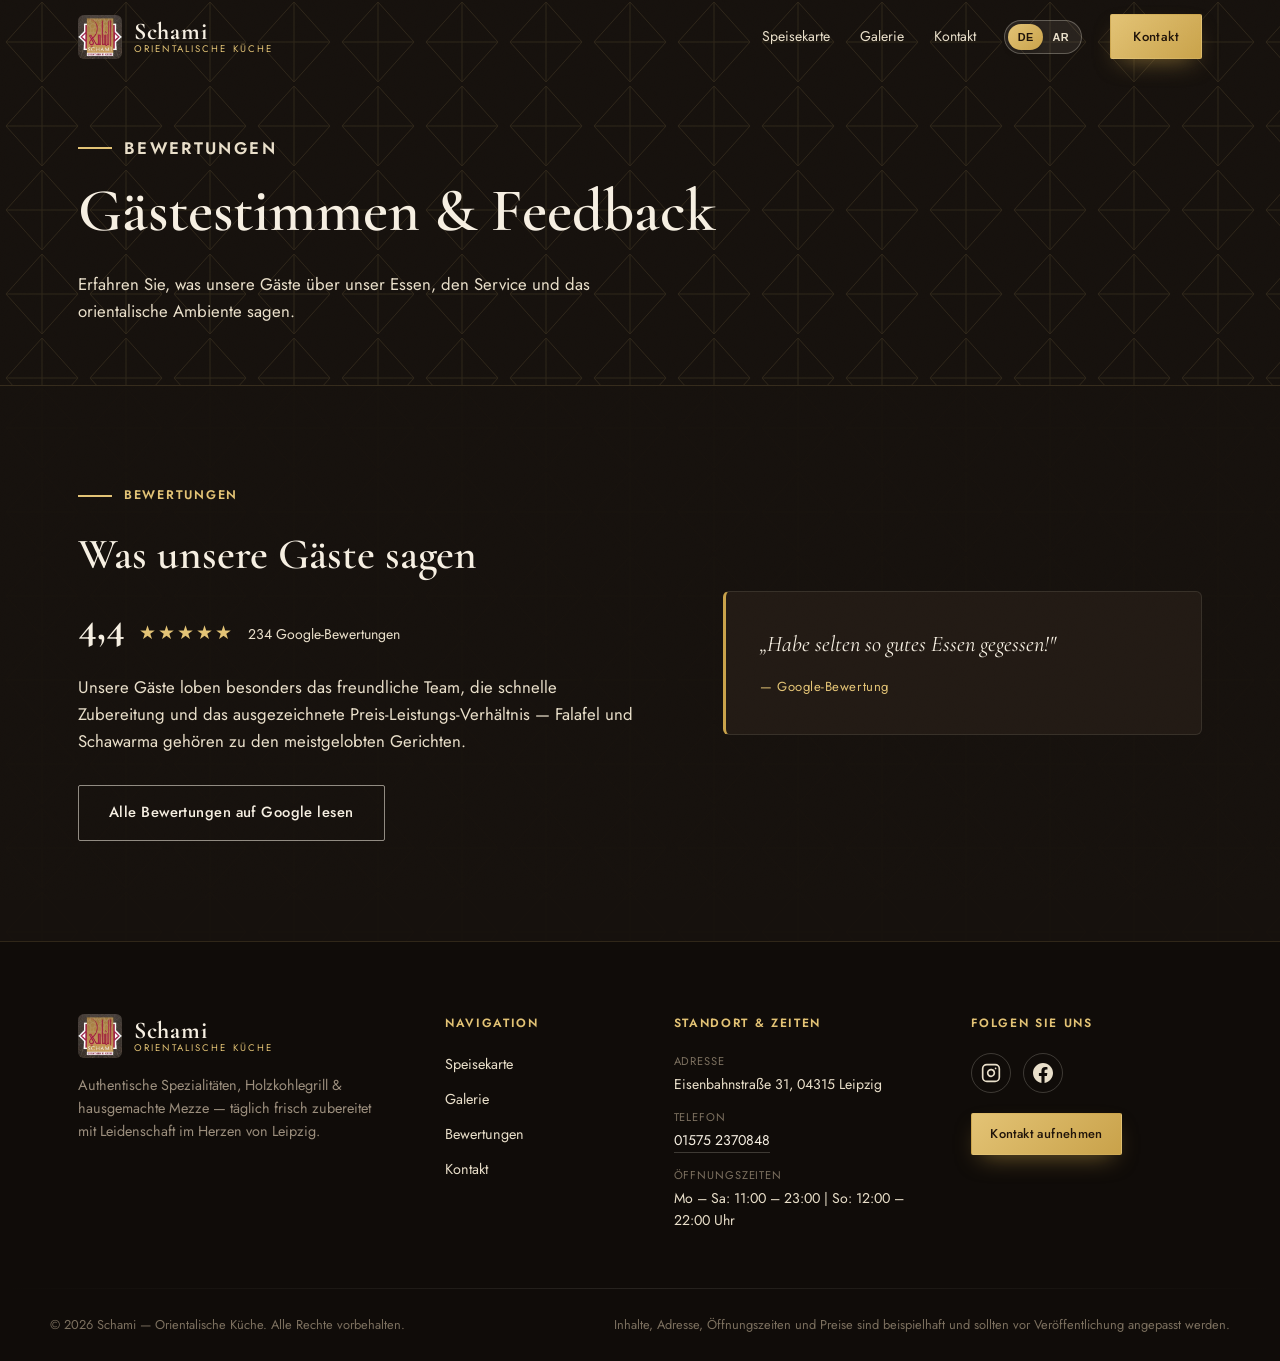
==== bewertungen.html @ 1e7e9725 "add new design, image & burger menu fix" ====
<!DOCTYPE html>
<html lang="de">

<head>
  <meta charset="UTF-8">
  <meta name="viewport" content="width=device-width, initial-scale=1.0">
  <title>Bewertungen — Schami Orientalische Küche</title>
  <meta name="description"
    content="Gästebewertungen und Meinungen zu Schami Orientalische Küche in Leipzig. 4.4 Sterne auf Google.">
  <link rel="preconnect" href="https://fonts.googleapis.com">
  <link rel="preconnect" href="https://fonts.gstatic.com" crossorigin>
  <link
    href="https://fonts.googleapis.com/css2?family=Cormorant+Garamond:wght@500;600;700&family=Jost:wght@300;400;500;600&family=Cairo:wght@400;600;700&display=swap"
    rel="stylesheet">
  <link rel="stylesheet" href="css/style.css">
</head>

<body>

  <div class="noise-overlay" aria-hidden="true"></div>

  <!-- ============ GLOBAL NAV ============ -->
  <header class="site-header" id="siteHeader"></header>

  <!-- ============ PAGE BANNER ============ -->
  <section class="page-banner">
    <div class="page-banner-bg" aria-hidden="true"></div>
    <div class="wrap page-banner-content">
      <p class="eyebrow"><span class="rule"></span><span data-ar="التقييمات">Bewertungen</span></p>
      <h1 data-ar="ماذا يقول ضيوفنا">Gästestimmen &amp; Feedback</h1>
      <p data-ar="اقرأ تقييمات ضيوفنا وانطباعاتهم حول أطباقنا وخدمتنا.">
        Erfahren Sie, was unsere Gäste über unser Essen, den Service und das orientalische Ambiente sagen.</p>
    </div>
  </section>

  <!-- ============ REVIEWS ============ -->
  <section class="reviews" id="bewertungen">
    <div class="wrap reviews-grid">
      <div class="reviews-summary">
        <p class="eyebrow"><span class="rule"></span><span data-ar="التقييمات">Bewertungen</span></p>
        <h2 class="section-title" data-ar="ماذا يقول ضيوفنا">Was unsere Gäste sagen</h2>
        <div class="rating-stat">
          <span class="rating-number">4,4</span>
          <span class="rating-stars" aria-hidden="true">★★★★★</span>
          <span class="rating-count" data-ar="234 تقييم على جوجل">234 Google-Bewertungen</span>
        </div>
        <p class="section-lede"
          data-ar="يشيد ضيوفنا بشكل خاص بالطاقم الودود والتحضير السريع ونسبة السعر إلى الجودة الممتازة، ويُعد الفلافل والشاورما من أكثر الأطباق مدحًا.">
          Unsere Gäste loben besonders das freundliche Team, die schnelle Zubereitung und das ausgezeichnete
          Preis-Leistungs-Verhältnis — Falafel und Schawarma gehören zu den meistgelobten Gerichten.</p>
        <a class="btn btn-outline" data-ar="جميع التقييمات على جوجل"
          href="https://www.google.com/maps/place/Shami/@51.3459872,12.3969119,17z/data=!3m1!4b1!4m6!3m5!1s0x47a6f96f50a36e0d:0x5406423d2a9aa4c3!8m2!3d51.3459839!4d12.3994868!16s%2Fg%2F11hdxjpnn2"
          target="_blank" rel="noopener">Alle Bewertungen auf Google lesen</a>
      </div>

      <blockquote class="review-quote">
        <p data-ar="«نادرًا ما تناولت طعامًا بهذه الجودة!»">„Habe selten so gutes Essen gegessen!"</p>
        <cite data-ar="— تقييم من جوجل">— Google-Bewertung</cite>
      </blockquote>
    </div>
  </section>

  <!-- ============ FOOTER ============ -->
  <footer class="site-footer">
    <div class="wrap footer-grid">
      <div class="footer-col footer-col--brand">
        <a href="index.html" class="brand brand--footer">
          <img src="assets/logo-mark.jpg" alt="Schami Logo" class="brand-logo">
          <span class="brand-text">
            <span class="brand-name">Schami</span>
            <span class="brand-sub" data-ar="مطبخ شرقي">Orientalische Küche</span>
          </span>
        </a>
        <p class="footer-desc" data-ar="نكهات شامية أصيلة، مشاوي على الفحم ومقبلات طازجة يُحضَّر كل يوم بحب وإتقان في قلب ليزبيغ.">
          Authentische Spezialitäten, Holzkohlegrill &amp; hausgemachte Mezze — täglich frisch zubereitet mit Leidenschaft im Herzen von Leipzig.
        </p>
      </div>

      <div class="footer-col">
        <h4 class="footer-heading" data-ar="التنقل">Navigation</h4>
        <nav class="footer-nav-vertical">
          <a href="speisekarte.html" data-ar="القائمة">Speisekarte</a>
          <a href="galerie.html" data-ar="معرض الصور">Galerie</a>
          <a href="bewertungen.html" class="is-active" data-ar="التقييمات">Bewertungen</a>
          <a href="kontakt.html" data-ar="تواصل معنا">Kontakt</a>
        </nav>
      </div>

      <div class="footer-col">
        <h4 class="footer-heading" data-ar="الموقع وساعات العمل">Standort &amp; Zeiten</h4>
        <ul class="footer-contact-list">
          <li>
            <span class="contact-label" data-ar="العنوان">Adresse</span>
            <span>Eisenbahnstraße 31, 04315 Leipzig</span>
          </li>
          <li>
            <span class="contact-label" data-ar="الهاتف">Telefon</span>
            <a href="tel:+4915752370848">01575 2370848</a>
          </li>
          <li>
            <span class="contact-label" data-ar="أوقات العمل">Öffnungszeiten</span>
            <span data-ar="الإثنين – السبت: 11:00 – 23:00 | الأحد: 12:00 – 22:00">Mo – Sa: 11:00 – 23:00 | So: 12:00 – 22:00 Uhr</span>
          </li>
        </ul>
      </div>

      <div class="footer-col">
        <h4 class="footer-heading" data-ar="تابعنا">Folgen Sie uns</h4>
        <div class="footer-social">
          <a href="https://instagram.com" target="_blank" rel="noopener" aria-label="Instagram" class="social-btn social-btn--instagram">
            <svg viewBox="0 0 24 24" width="20" height="20" fill="none" stroke="currentColor" stroke-width="2" stroke-linecap="round" stroke-linejoin="round">
              <rect x="2" y="2" width="20" height="20" rx="5" ry="5"></rect>
              <path d="M16 11.37A4 4 0 1 1 12.63 8 4 4 0 0 1 16 11.37z"></path>
              <line x1="17.5" y1="6.5" x2="17.51" y2="6.5"></line>
            </svg>
          </a>
          <a href="https://facebook.com" target="_blank" rel="noopener" aria-label="Facebook" class="social-btn social-btn--facebook">
            <svg viewBox="0 0 24 24" width="20" height="20" fill="currentColor">
              <path d="M24 12.073c0-6.627-5.373-12-12-12s-12 5.373-12 12c0 5.99 4.388 10.954 10.125 11.854v-8.385H7.078v-3.47h3.047V9.43c0-3.007 1.792-4.669 4.533-4.669 1.312 0 2.686.235 2.686.235v2.953H15.83c-1.491 0-1.956.925-1.956 1.874v2.25h3.328l-.532 3.47h-2.796v8.385C19.612 23.027 24 18.062 24 12.073z"/>
            </svg>
          </a>
        </div>
        <a href="kontakt.html" class="btn btn-gold footer-cta" data-ar="تواصل معنا">Kontakt aufnehmen</a>
      </div>
    </div>

    <div class="footer-divider-rule"></div>

    <div class="wrap footer-bottom">
      <p>© <span id="year"></span> <span data-ar="الشامي — مطبخ شرقي. جميع الحقوق محفوظة.">Schami — Orientalische Küche. Alle Rechte vorbehalten.</span></p>
      <p class="footer-fineprint" data-ar="المحتوى والعنوان وساعات العمل والأسعار توضيحية ويجب تعديلها قبل النشر.">
        Inhalte, Adresse, Öffnungszeiten und Preise sind beispielhaft und sollten vor Veröffentlichung angepasst werden.
      </p>
    </div>
  </footer>

  <script src="js/script.js"></script>
</body>

</html>
---- css/style.css ----
/* ===================================================================
   Schami — Orientalische Küche
   Palette drawn from the restaurant's own logo: aged gold badge,
   deep crimson calligraphy, near-black ground, warm brass tones
   that echo the engraved trays in the food photography.
=================================================================== */

:root{
  --ink:            #16110d;
  --ink-soft:       #221a14;
  --cream:          #f6efe2;
  --cream-dim:      #e9dfca;
  --gold:           #c9a24a;
  --gold-bright:    #e3c375;
  --crimson:        #8c1f3b;
  --crimson-bright: #b32b4c;
  --brass:          #8a7233;

  --font-display: 'Cormorant Garamond', serif;
  --font-body:    'Jost', sans-serif;

  --wrap: 1180px;
  --radius: 6px;
  --shadow-lg: 0 30px 60px -20px rgba(0,0,0,.55);
}

*,*::before,*::after{ box-sizing:border-box; }
html{ scroll-behavior:smooth; }
body{
  margin:0;
  background:var(--cream);
  color:var(--ink);
  font-family:var(--font-body);
  font-weight:400;
  line-height:1.6;
  -webkit-font-smoothing:antialiased;
  overflow-x:hidden;
}
img{ max-width:100%; display:block; }
a{ color:inherit; text-decoration:none; }
h1,h2,h3{ font-family:var(--font-display); margin:0 0 .4em; font-weight:600; }
p{ margin:0 0 1em; }
ul{ margin:0; padding:0; list-style:none; }
.wrap{ max-width:var(--wrap); margin:0 auto; padding:0 28px; }

/* ---------- Arabic / RTL mode ---------- */
html[dir="rtl"] body{ font-family:'Cairo', var(--font-body); }
html[dir="rtl"] h1, html[dir="rtl"] h2, html[dir="rtl"] h3{ font-family:'Cairo', var(--font-display); font-weight:700; }
html[dir="rtl"] .eyebrow, html[dir="rtl"] .brand-sub, html[dir="rtl"] .tab-btn,
html[dir="rtl"] label, html[dir="rtl"] .info-label, html[dir="rtl"] .ing-label{ letter-spacing:0; }
html[dir="rtl"] em{ font-style:normal; }

/* subtle film-grain so flat dark panels don't look like plastic */
.noise-overlay{
  position:fixed; inset:0; pointer-events:none; z-index:999; opacity:.035; mix-blend-mode:overlay;
  background-image:url("data:image/svg+xml,%3Csvg xmlns='http://www.w3.org/2000/svg' width='120' height='120'%3E%3Cfilter id='n'%3E%3CfeTurbulence type='fractalNoise' baseFrequency='0.9' numOctaves='2' stitchTiles='stitch'/%3E%3C/filter%3E%3Crect width='100%25' height='100%25' filter='url(%23n)'/%3E%3C/svg%3E");
}

.eyebrow{
  display:flex; align-items:center; gap:12px;
  font-family:var(--font-body); font-weight:600; letter-spacing:.14em; text-transform:uppercase;
  font-size:.78rem; color:var(--gold-bright); margin:0 0 14px;
}
.eyebrow .rule{ width:34px; height:2px; background:var(--gold-bright); display:inline-block; }
.eyebrow-dark{ color:var(--crimson); }
.eyebrow-dark .rule{ background:var(--crimson); }
.eyebrow-light{ color:var(--gold-bright); }

.section-title{ font-size:clamp(1.9rem,3.6vw,2.7rem); }
.section-lede{ max-width:56ch; color:#5c5145; font-size:1.05rem; }

/* ---------- Buttons ---------- */
.btn{
  display:inline-flex; align-items:center; justify-content:center;
  padding:15px 30px; border-radius:2px; font-family:var(--font-body);
  font-weight:500; font-size:.92rem; letter-spacing:.03em; cursor:pointer;
  border:1px solid transparent; transition:transform .25s ease, box-shadow .25s ease, background .25s ease, color .25s ease;
  white-space:nowrap;
}
.btn:hover{ transform:translateY(-2px); }
.btn-gold{ background:linear-gradient(135deg,var(--gold-bright),var(--gold)); color:#20140a; box-shadow:0 10px 24px -10px rgba(201,162,74,.6); }
.btn-gold:hover{ box-shadow:0 16px 30px -12px rgba(201,162,74,.75); }
.btn-outline{ border-color:rgba(246,239,226,.55); color:var(--cream); }
.btn-outline:hover{ background:rgba(246,239,226,.1); border-color:var(--cream); }
.btn-block{ width:100%; }

/* =========================================================
   HEADER
========================================================= */
.site-header{
  position:fixed; top:0; left:0; right:0; z-index:200;
  padding:14px 0; transition:background .35s ease, box-shadow .35s ease, padding .35s ease;
}
.site-header.is-scrolled{
  background:rgba(22,17,13,.92); backdrop-filter:blur(10px);
  box-shadow:0 8px 24px -12px rgba(0,0,0,.5); padding:8px 0;
}
.header-inner{ display:flex; align-items:center; gap:28px; }

.brand{ display:flex; align-items:center; gap:12px; margin-inline-end:auto; }
.brand-logo{ width:44px; height:44px; object-fit:cover; border-radius:6px; flex-shrink:0; }
.brand-text{ display:flex; flex-direction:column; line-height:1.05; }
.brand-name{ font-family:var(--font-display); font-weight:700; font-size:1.5rem; color:var(--cream); letter-spacing:.03em; }
.brand-sub{ font-size:.6rem; letter-spacing:.22em; text-transform:uppercase; color:var(--gold-bright); }

.main-nav{ display:flex; gap:30px; }
.main-nav a{
  font-size:.88rem; color:var(--cream-dim); position:relative; padding:4px 0;
}
.main-nav a::after{
  content:""; position:absolute; left:0; right:0; bottom:0; height:1px; background:var(--gold-bright);
  transform:scaleX(0); transform-origin:right; transition:transform .3s ease;
}
.main-nav a:hover{ color:var(--cream); }
.main-nav a:hover::after, .main-nav a.is-active::after{ transform:scaleX(1); transform-origin:left; }
.main-nav a.is-active{ color:var(--gold-bright); font-weight:600; }

/* Subpage Header Banner */
.page-banner{
  background:var(--ink); padding:135px 0 60px; border-bottom:1px solid rgba(227,195,117,.15);
  position:relative; overflow:hidden;
}
.page-banner-bg{
  position:absolute; inset:0; z-index:0; pointer-events:none; opacity:.12;
  background-image:url("data:image/svg+xml,%3Csvg xmlns='http://www.w3.org/2000/svg' width='84' height='84'%3E%3Cg fill='none' stroke='%23e3c375' stroke-width='1'%3E%3Cpath d='M42 2 78 42 42 82 6 42Z'/%3E%3Cpath d='M42 2 42 82M6 42 78 42'/%3E%3C/g%3E%3C/svg%3E");
  background-size:84px 84px;
}
.page-banner-content{ position:relative; z-index:1; }
.page-banner h1{ font-size:clamp(2.4rem,5vw,3.8rem); color:var(--cream); margin:0 0 .2em; }
.page-banner p{ color:var(--cream-dim); max-width:54ch; font-size:1.05rem; margin:0; }

.nav-cta{ padding:11px 22px; font-size:.82rem; }
.nav-cta-mobile{ display:none; }

.burger{
  display:none; width:44px; height:44px; background:none; border:0; cursor:pointer;
  flex-direction:column; justify-content:center; align-items:center; gap:6px; padding:4px;
  -webkit-tap-highlight-color:transparent;
}
.burger span{ width:22px; height:2px; background:var(--cream); border-radius:2px; transition:transform .3s ease, opacity .3s ease; }

/* ---------- Language switch ---------- */
.lang-switch{
  position:relative; display:inline-flex; align-items:center; width:78px; height:34px;
  border-radius:20px; background:rgba(246,239,226,.08); border:1px solid rgba(246,239,226,.28);
  cursor:pointer; padding:3px; -webkit-tap-highlight-color:transparent; flex-shrink:0;
}
.lang-switch .lang-opt{
  flex:1; text-align:center; font-size:.68rem; font-weight:600; letter-spacing:.04em;
  position:relative; z-index:1; color:var(--cream-dim); transition:color .3s ease;
}
.lang-switch .lang-thumb{
  position:absolute; top:3px; inset-inline-start:3px; width:calc(50% - 3px); height:calc(100% - 6px);
  border-radius:16px; background:linear-gradient(135deg,var(--gold-bright),var(--gold));
  transition:transform .3s ease; box-shadow:0 4px 10px -4px rgba(0,0,0,.4);
}
.lang-switch[data-active="ar"] .lang-thumb{ transform:translateX(100%); }
html[dir="rtl"] .lang-switch[data-active="ar"] .lang-thumb{ transform:translateX(-100%); }
.lang-switch[data-active="de"] .lang-opt[data-lang="de"]{ color:#20140a; font-weight:700; }
.lang-switch[data-active="ar"] .lang-opt[data-lang="ar"]{ color:#20140a; font-weight:700; }
.lang-switch--mobile{ display:none; align-self:flex-start; margin-top:6px; }

/* =========================================================
   HERO
========================================================= */
.hero{
  position:relative; min-height:100svh; display:flex; align-items:center;
  overflow:hidden; isolation:isolate; background:var(--ink);
}
.hero-bg-ambient{
  position:absolute; inset:0; z-index:-1; pointer-events:none;
  background:
    radial-gradient(ellipse 60% 50% at 75% 35%, rgba(227,195,117,.12) 0%, transparent 70%),
    radial-gradient(ellipse 50% 60% at 20% 70%, rgba(140,31,59,.18) 0%, transparent 70%),
    radial-gradient(circle at 50% 50%, rgba(22,17,13,0) 0%, rgba(10,8,6,.85) 100%);
}
.hero-pattern{
  position:absolute; inset:0; opacity:.12; mix-blend-mode:soft-light; pointer-events:none;
  background-image:url("data:image/svg+xml,%3Csvg xmlns='http://www.w3.org/2000/svg' width='84' height='84'%3E%3Cg fill='none' stroke='%23e3c375' stroke-width='1'%3E%3Cpath d='M42 2 78 42 42 82 6 42Z'/%3E%3Cpath d='M42 2 42 82M6 42 78 42'/%3E%3C/g%3E%3C/svg%3E");
  background-size:84px 84px;
}
.hero-grid{
  display:grid; grid-template-columns:1.2fr .8fr; gap:60px; align-items:center;
  position:relative; z-index:1; width:100%; padding-top:100px; padding-bottom:60px;
}
.hero-content{ max-width:640px; }
.hero-title{
  font-size:clamp(2.8rem,7vw,5.2rem); color:var(--cream); margin:0 0 .3em; line-height:1.02;
}
.hero-title em{ color:var(--gold-bright); font-style:italic; }
.hero-lede{ color:var(--cream-dim); font-size:1.1rem; max-width:52ch; margin-bottom:2em; }
.hero-actions{ display:flex; gap:18px; flex-wrap:wrap; }

/* Emblem Card (Visual anchor for imageless hero) */
.hero-emblem-card{
  position:relative; background:rgba(34,26,20,.65); backdrop-filter:blur(12px);
  border:1px solid rgba(227,195,117,.25); border-radius:var(--radius); padding:40px 36px;
  box-shadow:0 30px 60px -15px rgba(0,0,0,.6), inset 0 1px 0 rgba(246,239,226,.15);
  text-align:center; transition:transform .4s ease, border-color .4s ease;
}
.hero-emblem-card:hover{ transform:translateY(-4px); border-color:rgba(227,195,117,.45); }
.emblem-logo-wrap{
  display:flex; justify-content:center; margin-bottom:16px;
}
.emblem-logo{
  width:68px; height:68px; object-fit:cover; border-radius:50%;
  border:2px solid var(--gold-bright); box-shadow:0 6px 20px rgba(0,0,0,.5), 0 0 18px rgba(227,195,117,.35);
}
.emblem-badge{
  display:inline-block; font-size:.7rem; letter-spacing:.16em; text-transform:uppercase;
  color:var(--gold-bright); background:rgba(227,195,117,.08); border:1px solid rgba(227,195,117,.2);
  padding:5px 14px; border-radius:20px; margin-bottom:20px;
}
.emblem-calligraphy{
  font-family:'Cairo', var(--font-display); font-size:3.2rem; font-weight:700; color:var(--gold-bright);
  line-height:1.1; letter-spacing:.02em; text-shadow:0 4px 20px rgba(227,195,117,.25); margin-bottom:.1em;
}
.emblem-sub{
  font-family:var(--font-display); font-size:1.2rem; color:var(--cream); letter-spacing:.05em; margin-bottom:20px;
}
.emblem-divider{
  display:flex; align-items:center; justify-content:center; gap:12px; color:var(--gold);
  margin:20px 0 24px; font-size:.8rem; opacity:.7;
}
.emblem-divider::before, .emblem-divider::after{
  content:""; flex:1; height:1px; background:linear-gradient(90deg, transparent, rgba(227,195,117,.3), transparent);
}
.emblem-highlights{
  display:flex; flex-direction:column; gap:12px; text-align:start; padding:0 8px;
}
.emblem-highlights li{
  display:flex; align-items:center; gap:10px; color:var(--cream-dim); font-size:.9rem;
}
.emblem-highlights .dot{
  width:6px; height:6px; border-radius:50%; background:var(--gold-bright); flex-shrink:0; box-shadow:0 0 8px var(--gold-bright);
}

.scroll-cue{
  position:absolute; left:50%; bottom:34px; transform:translateX(-50%);
  width:26px; height:42px; border:2px solid rgba(246,239,226,.6); border-radius:20px; z-index:1;
}
.scroll-cue span{
  position:absolute; top:8px; left:50%; width:4px; height:8px; margin-left:-2px; border-radius:2px;
  background:var(--gold-bright); animation:scrollcue 1.8s ease infinite;
}
@keyframes scrollcue{ 0%{ opacity:1; top:8px;} 70%{opacity:0; top:22px;} 100%{opacity:0; top:22px;} }

/* =========================================================
   BRAND STRIP (logo banners reused from real marketing art)
========================================================= */
.brand-strip{ line-height:0; background:var(--ink); }
.brand-strip img{ display:block; width:100%; height:auto; }

/* =========================================================
   STORY
========================================================= */
.story{ padding:120px 0; background:var(--cream); }
.story-grid{ display:grid; grid-template-columns:.85fr 1fr; gap:70px; align-items:center; }
.story-media{ position:relative; }
.story-media img{ border-radius:var(--radius); box-shadow:var(--shadow-lg); position:relative; z-index:1; }
.story-media-frame{
  position:absolute; top:24px; inset-inline-start:-24px; inset-inline-end:24px; bottom:-24px; z-index:0;
  border:2px solid var(--gold); border-radius:var(--radius);
}
.story-copy h2{ color:var(--ink); }
.story-copy p{ color:#4d4438; font-size:1.02rem; max-width:52ch; }
.story-stats{ display:flex; gap:36px; margin-top:2em; flex-wrap:wrap; }
.story-stats div{ font-size:.85rem; color:#5c5145; }
.story-stats span{ display:block; font-family:var(--font-display); font-size:2.1rem; color:var(--crimson); font-weight:700; line-height:1; margin-bottom:.15em; }

/* =========================================================
   MENU
========================================================= */
.menu{ padding:120px 0 130px; background:var(--ink); position:relative; }
.menu::before{
  content:""; position:absolute; inset:0; opacity:.05; mix-blend-mode:soft-light; pointer-events:none;
  background-image:url("data:image/svg+xml,%3Csvg xmlns='http://www.w3.org/2000/svg' width='84' height='84'%3E%3Cg fill='none' stroke='%23e3c375' stroke-width='1'%3E%3Cpath d='M42 2 78 42 42 82 6 42Z'/%3E%3Cpath d='M42 2 42 82M6 42 78 42'/%3E%3C/g%3E%3C/svg%3E");
  background-size:84px 84px;
}
.menu .eyebrow, .menu .section-title{ color:var(--cream); }
.menu .section-lede{ color:var(--cream-dim); }

.menu-tabs{ display:flex; gap:10px; margin:44px 0 40px; flex-wrap:wrap; }
.tab-btn{
  padding:12px 22px; background:transparent; border:1px solid rgba(246,239,226,.28);
  color:var(--cream-dim); font-family:var(--font-body); font-size:.88rem; letter-spacing:.02em;
  border-radius:30px; cursor:pointer; transition:all .25s ease;
}
.tab-btn:hover{ border-color:var(--gold-bright); color:var(--cream); }
.tab-btn.is-active{ background:var(--gold-bright); border-color:var(--gold-bright); color:#20140a; font-weight:600; }

.menu-panel{ display:none; }
.menu-panel.is-active{ display:block; animation:fadein .5s ease; }
@keyframes fadein{ from{ opacity:0; transform:translateY(8px);} to{opacity:1; transform:none;} }

.dish-grid{ display:grid; grid-template-columns:repeat(auto-fill,minmax(270px,1fr)); gap:28px; }
.dish-card{
  background:var(--ink-soft); border:1px solid rgba(246,239,226,.08); border-radius:var(--radius);
  overflow:hidden; transition:transform .3s ease, box-shadow .3s ease;
}
.dish-card:hover{ transform:translateY(-6px); box-shadow:var(--shadow-lg); }
.dish-img{ aspect-ratio:4/3; overflow:hidden; }
.dish-img img{ width:100%; height:100%; object-fit:cover; transition:transform .6s ease; cursor:pointer; }
.dish-card:hover .dish-img img{ transform:scale(1.06); }
.dish-body{ padding:22px 24px 26px; }
.dish-head{ display:flex; justify-content:space-between; align-items:baseline; gap:14px; margin-bottom:.5em; }
.dish-head h3{ font-size:1.3rem; color:var(--cream); margin:0; }
.price{ font-family:var(--font-display); font-weight:700; color:var(--gold-bright); font-size:1.1rem; white-space:nowrap; }
.dish-body p{ color:#b9ac9a; font-size:.92rem; margin:0; }
.dish-ingredients{
  margin-top:.7em; padding-top:.7em; border-top:1px dashed rgba(246,239,226,.14);
  color:#8a7d6c; font-size:.82rem; line-height:1.6; margin-bottom:0;
}
.dish-ingredients .ing-label{ color:var(--gold-bright); font-weight:600; text-transform:uppercase; letter-spacing:.05em; font-size:.72rem; }

.dish-card--noimg{ border-top:2px solid var(--gold); display:flex; }
.dish-card--noimg .dish-body{ padding:26px 24px; }
.dish-card--noimg .dish-head h3{ font-size:1.4rem; }

/* =========================================================
   GALLERY
========================================================= */
.gallery{ padding:120px 0; background:var(--cream); }
.gallery .wrap{ margin-bottom:44px; }
.gallery-grid{
  columns:4 260px; column-gap:16px; padding:0 28px; max-width:var(--wrap); margin:0 auto;
}
.gallery-grid img{
  width:100%; margin-bottom:16px; border-radius:var(--radius); break-inside:avoid; cursor:pointer;
  transition:transform .4s ease, filter .4s ease; filter:saturate(1);
}
.gallery-grid img:hover{ transform:scale(1.015); filter:saturate(1.12); }

/* =========================================================
   REVIEWS
========================================================= */
.reviews{ padding:100px 0; background:var(--ink); position:relative; }
.reviews::before{
  content:""; position:absolute; inset:0; opacity:.05; mix-blend-mode:soft-light; pointer-events:none;
  background-image:url("data:image/svg+xml,%3Csvg xmlns='http://www.w3.org/2000/svg' width='84' height='84'%3E%3Cg fill='none' stroke='%23e3c375' stroke-width='1'%3E%3Cpath d='M42 2 78 42 42 82 6 42Z'/%3E%3Cpath d='M42 2 42 82M6 42 78 42'/%3E%3C/g%3E%3C/svg%3E");
  background-size:84px 84px;
}
.reviews .section-title{ color:var(--cream); }
.reviews .section-lede{ color:var(--cream-dim); margin-bottom:1.8em; }
.reviews-grid{ display:grid; grid-template-columns:1.1fr .9fr; gap:60px; align-items:center; position:relative; z-index:1; }

.rating-stat{ display:flex; align-items:baseline; gap:14px; flex-wrap:wrap; margin:6px 0 26px; }
.rating-number{ font-family:var(--font-display); font-size:2.6rem; font-weight:700; color:var(--cream); line-height:1; }
.rating-stars{ color:var(--gold-bright); font-size:1.2rem; letter-spacing:2px; }
.rating-count{ color:var(--cream-dim); font-size:.88rem; }

.review-quote{
  margin:0; background:var(--ink-soft); border:1px solid rgba(246,239,226,.1); border-left:3px solid var(--gold);
  border-radius:var(--radius); padding:36px 34px;
}
html[dir="rtl"] .review-quote{ border-left:1px solid rgba(246,239,226,.1); border-right:3px solid var(--gold); }
.review-quote p{
  font-family:var(--font-display); font-size:1.4rem; font-style:italic; color:var(--cream);
  line-height:1.4; margin:0 0 .6em;
}
.review-quote cite{ font-style:normal; font-size:.82rem; color:var(--gold-bright); letter-spacing:.04em; }

/* =========================================================
   RESERVE / CONTACT
========================================================= */
.reserve{ padding:120px 0; background:var(--ink); position:relative; }
.reserve::before{
  content:""; position:absolute; inset:0; opacity:.05; mix-blend-mode:soft-light; pointer-events:none;
  background-image:url("data:image/svg+xml,%3Csvg xmlns='http://www.w3.org/2000/svg' width='84' height='84'%3E%3Cg fill='none' stroke='%23e3c375' stroke-width='1'%3E%3Cpath d='M42 2 78 42 42 82 6 42Z'/%3E%3Cpath d='M42 2 42 82M6 42 78 42'/%3E%3C/g%3E%3C/svg%3E");
  background-size:84px 84px;
}
.reserve .section-title{ color:var(--cream); }
.reserve .section-lede{ color:var(--cream-dim); }

.reserve-info{
  position:relative; z-index:1; margin:44px auto 0; max-width:1100px; width:100%;
  background:var(--ink-soft); border:1px solid rgba(246,239,226,.1); border-radius:var(--radius);
  padding:44px 40px;
}
.reserve-info h3{ color:var(--cream); font-size:1.6rem; margin-bottom:12px; }
.reserve-info-grid{
  display:grid; grid-template-columns:1fr 1.25fr; gap:48px; align-items:stretch; margin-top:20px;
}
.reserve-details{ display:flex; flex-direction:column; justify-content:space-between; }
.info-list{ margin:12px 0 24px; display:flex; flex-direction:column; gap:16px; }
.info-list li{ color:var(--cream-dim); font-size:.95rem; }
.info-label{ display:block; font-size:.72rem; letter-spacing:.1em; text-transform:uppercase; color:var(--gold-bright); margin-bottom:3px; }
.info-list a{ color:var(--cream); border-bottom:1px solid rgba(246,239,226,.3); }
.info-list em, .hours-note{ font-style:normal; color:#7c705f; font-size:.78rem; }

.hours{ margin-bottom:24px; }
.hours-row{ display:flex; justify-content:space-between; color:var(--cream-dim); font-size:.92rem; padding:6px 0; border-bottom:1px dashed rgba(246,239,226,.12); }
.hours-note{ margin-top:8px; }

.map-link{ margin-top:auto; }

.map-frame{ border:1px solid rgba(246,239,226,.18); border-radius:var(--radius); padding:6px; overflow:hidden; display:flex; height:100%; min-height:340px; }
.map-embed{ display:block; width:100%; height:100%; min-height:330px; border:0; border-radius:2px; filter:grayscale(.25) contrast(1.05); }

@media (max-width:880px){
  .reserve-info-grid{ grid-template-columns:1fr; gap:28px; }
  .reserve-info{ padding:32px 24px; }
  .map-frame, .map-embed{ min-height:260px; aspect-ratio:16/9; }
}
.map-frame-inner{
  aspect-ratio:16/9; border-radius:2px; display:flex; align-items:center; justify-content:center;
  background:
    repeating-linear-gradient(45deg, rgba(246,239,226,.03) 0 10px, transparent 10px 20px),
    var(--ink);
  color:#7c705f; font-size:.82rem; text-align:center; padding:12px;
}

/* =========================================================
   FOOTER
========================================================= */
.site-footer{ background:#100c09; padding:72px 0 0; border-top:1px solid rgba(227,195,117,.15); position:relative; }
.footer-grid{
  display:grid; grid-template-columns:1.4fr .8fr 1.1fr 1fr; gap:44px; padding-bottom:56px;
}
.brand--footer .brand-name{ color:var(--cream); }
.footer-desc{ color:#9b8e7d; font-size:.9rem; line-height:1.6; margin-top:16px; max-width:34ch; }

.footer-heading{
  font-family:var(--font-body); font-size:.75rem; letter-spacing:.14em; text-transform:uppercase;
  color:var(--gold-bright); margin:0 0 20px; font-weight:600;
}
.footer-nav-vertical{ display:flex; flex-direction:column; gap:12px; }
.footer-nav-vertical a{
  font-size:.9rem; color:var(--cream-dim); transition:color .25s ease, transform .25s ease; display:inline-block;
}
.footer-nav-vertical a:hover{ color:var(--gold-bright); transform:translateX(3px); }

.footer-contact-list{ display:flex; flex-direction:column; gap:14px; list-style:none; padding:0; margin:0; }
.footer-contact-list li{ display:flex; flex-direction:column; font-size:.88rem; color:var(--cream-dim); }
.footer-contact-list .contact-label{ font-size:.7rem; letter-spacing:.08em; text-transform:uppercase; color:#7c705f; margin-bottom:2px; }
.footer-contact-list a{ color:var(--cream); border-bottom:1px solid rgba(246,239,226,.2); transition:border-color .25s; width:fit-content; }
.footer-contact-list a:hover{ border-color:var(--gold-bright); color:var(--gold-bright); }

.footer-social{ display:flex; gap:12px; margin-bottom:20px; }
.footer-social a{
  width:40px; height:40px; border:1px solid rgba(246,239,226,.2); border-radius:50%;
  display:flex; align-items:center; justify-content:center; color:var(--cream-dim); transition:all .3s ease;
}
.footer-social a:hover{ color:#20140a; background:var(--gold-bright); border-color:var(--gold-bright); transform:translateY(-2px); }
.footer-social a.social-btn--instagram:hover{
  background:radial-gradient(circle at 30% 107%, #fdf497 0%, #fdf497 5%, #fd5949 45%,#d6249f 60%,#285AEB 90%);
  border-color:transparent; color:#fff; box-shadow:0 6px 18px rgba(214,36,159,.4);
}
.footer-social a.social-btn--facebook:hover{
  background:#1877f2; border-color:#1877f2; color:#fff; box-shadow:0 6px 18px rgba(24,119,242,.4);
}
.footer-cta{ padding:10px 18px; font-size:.8rem; }

.footer-divider-rule{ height:1px; background:linear-gradient(90deg, transparent, rgba(246,239,226,.1), transparent); width:100%; }
.footer-bottom{ display:flex; justify-content:space-between; gap:20px; flex-wrap:wrap; padding:26px 0; color:#7c705f; font-size:.8rem; }
.footer-bottom p{ margin:0; }

/* =========================================================
   LIGHTBOX
========================================================= */
.lightbox{
  position:fixed; inset:0; background:rgba(10,8,6,.94); z-index:1000;
  display:none; align-items:center; justify-content:center; padding:40px;
}
.lightbox.is-open{ display:flex; }
.lightbox img{ max-width:min(90vw,1100px); max-height:86vh; border-radius:4px; box-shadow:0 30px 80px rgba(0,0,0,.6); }
.lightbox-close{
  position:absolute; top:24px; right:32px; background:none; border:0; color:var(--cream);
  font-size:2.4rem; line-height:1; cursor:pointer;
}

/* =========================================================
   RESPONSIVE
========================================================= */
@media (max-width:980px){
  .footer-grid{ grid-template-columns:1fr 1fr; gap:36px; }
  .hero-grid{ grid-template-columns:1fr; gap:44px; padding-top:110px; }
  .hero-emblem-card{ max-width:440px; margin:0 auto; width:100%; }
  .story-grid{ grid-template-columns:1fr; }
  .story-media-frame{ display:none; }
  .gallery-grid{ columns:3 220px; }
  .reviews-grid{ grid-template-columns:1fr; gap:36px; }
}

@media (max-width:860px){
  .main-nav, .nav-cta, .lang-switch{ display:none; }
  .burger{ display:flex; }
  .header-inner{ position:relative; }

  .main-nav{
    display:flex; position:fixed; inset:0 0 0 auto; width:min(78vw,320px); height:100vh;
    background:var(--ink); flex-direction:column; padding:110px 34px; gap:26px;
    transform:translateX(100%); transition:transform .4s ease; z-index:150;
  }
  html[dir="rtl"] .main-nav{ inset:0 auto 0 0; transform:translateX(-100%); }
  .main-nav.is-open,
  html[dir="rtl"] .main-nav.is-open{ transform:translateX(0); }
  .main-nav a{ font-size:1.05rem; }
  .lang-switch--mobile{ display:inline-flex; }
  .nav-cta-mobile{
    display:inline-flex; margin-top:4px; padding:14px 22px; font-size:.88rem;
  }
  .burger.is-open span:nth-child(1){ transform:translateY(8px) rotate(45deg); }
  .burger.is-open span:nth-child(2){ opacity:0; }
  .burger.is-open span:nth-child(3){ transform:translateY(-8px) rotate(-45deg); }

  /* Tighter rhythm so mobile doesn't drown in the desktop's generous spacing */
  .story{ padding:72px 0; }
  .menu{ padding:72px 0 80px; }
  .gallery{ padding:72px 0; }
  .reviews{ padding:64px 0; }
  .reserve{ padding:72px 0; }
  .story-grid{ gap:40px; }
  .site-footer{ padding:48px 0 0; }

  .reserve-info{ padding:28px 24px; }
  .dish-body{ padding:18px 20px 22px; }

  /* Menu category pills scroll horizontally instead of wrapping to a ragged grid */
  .menu-tabs{
    flex-wrap:nowrap; overflow-x:auto; -webkit-overflow-scrolling:touch; scroll-snap-type:x mandatory;
    margin:32px -28px 32px; padding:0 28px 6px;
  }
  .menu-tabs::-webkit-scrollbar{ display:none; }
  .tab-btn{ flex:0 0 auto; scroll-snap-align:start; white-space:nowrap; }

  .dish-grid{ grid-template-columns:1fr; }
}

@media (max-width:640px){
  .footer-grid{ grid-template-columns:1fr; gap:32px; }
  .gallery-grid{ columns:2 160px; }
  .hero-actions{ flex-direction:column; align-items:flex-start; }
  .btn{ width:100%; }
}

/* Extra-small phones (older SE-class, narrow Androids) */
@media (max-width:400px){
  .wrap{ padding:0 20px; }
  .menu-tabs{ margin:32px -20px 32px; padding:0 20px 6px; }
  .hero-content{ padding-top:76px; }
  .hero-lede{ margin-bottom:1.6em; }
  .brand-name{ font-size:1.3rem; }
  .brand-sub{ font-size:.54rem; letter-spacing:.16em; }
  .gallery-grid{ columns:1 100%; padding:0 20px; }
  .story{ padding:56px 0; }
  .menu{ padding:56px 0 64px; }
  .gallery{ padding:56px 0; }
  .reserve{ padding:56px 0; }
  .reserve-info{ padding:24px 20px; }
}
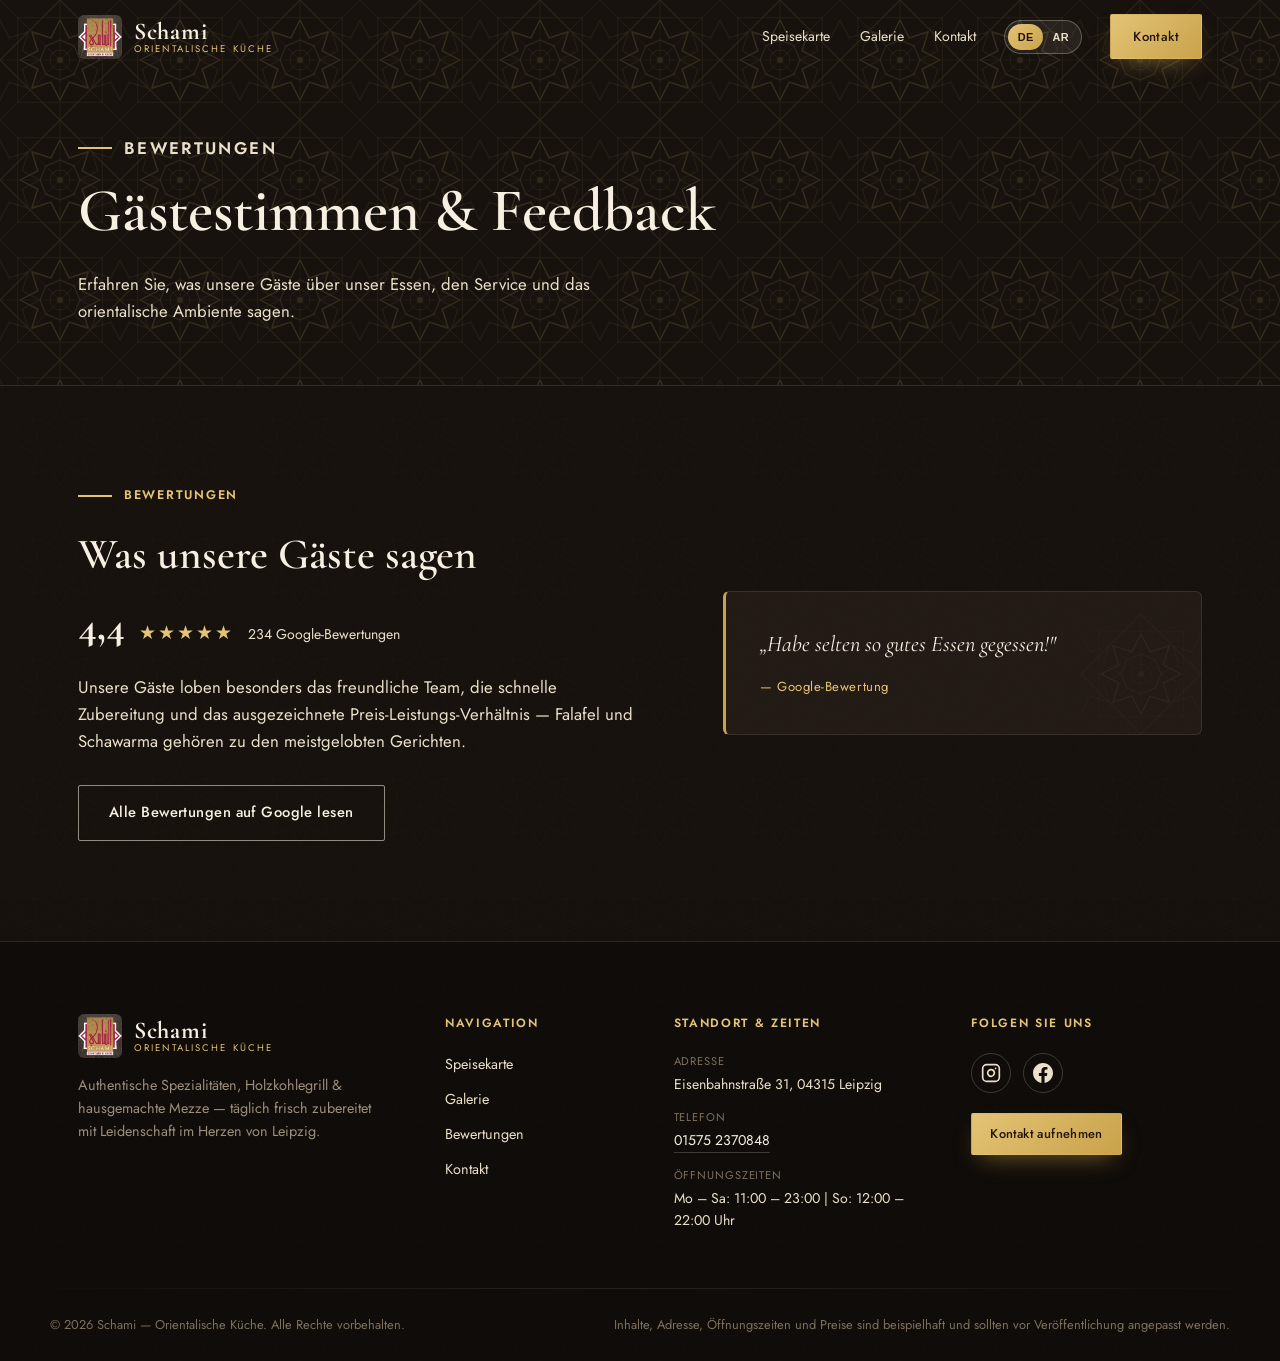
==== commit 55b546c5: "add neu design and images" ====
--- a/bewertungen.html
+++ b/bewertungen.html
@@ -1,4 +1,4 @@
-<!DOCTYPE html>
+﻿<!DOCTYPE html>
 <html lang="de">
 
 <head>
@@ -61,78 +61,9 @@
   </section>
 
   <!-- ============ FOOTER ============ -->
-  <footer class="site-footer">
-    <div class="wrap footer-grid">
-      <div class="footer-col footer-col--brand">
-        <a href="index.html" class="brand brand--footer">
-          <img src="assets/logo-mark.jpg" alt="Schami Logo" class="brand-logo">
-          <span class="brand-text">
-            <span class="brand-name">Schami</span>
-            <span class="brand-sub" data-ar="مطبخ شرقي">Orientalische Küche</span>
-          </span>
-        </a>
-        <p class="footer-desc" data-ar="نكهات شامية أصيلة، مشاوي على الفحم ومقبلات طازجة يُحضَّر كل يوم بحب وإتقان في قلب ليزبيغ.">
-          Authentische Spezialitäten, Holzkohlegrill &amp; hausgemachte Mezze — täglich frisch zubereitet mit Leidenschaft im Herzen von Leipzig.
-        </p>
-      </div>
 
-      <div class="footer-col">
-        <h4 class="footer-heading" data-ar="التنقل">Navigation</h4>
-        <nav class="footer-nav-vertical">
-          <a href="speisekarte.html" data-ar="القائمة">Speisekarte</a>
-          <a href="galerie.html" data-ar="معرض الصور">Galerie</a>
-          <a href="bewertungen.html" class="is-active" data-ar="التقييمات">Bewertungen</a>
-          <a href="kontakt.html" data-ar="تواصل معنا">Kontakt</a>
-        </nav>
-      </div>
-
-      <div class="footer-col">
-        <h4 class="footer-heading" data-ar="الموقع وساعات العمل">Standort &amp; Zeiten</h4>
-        <ul class="footer-contact-list">
-          <li>
-            <span class="contact-label" data-ar="العنوان">Adresse</span>
-            <span>Eisenbahnstraße 31, 04315 Leipzig</span>
-          </li>
-          <li>
-            <span class="contact-label" data-ar="الهاتف">Telefon</span>
-            <a href="tel:+4915752370848">01575 2370848</a>
-          </li>
-          <li>
-            <span class="contact-label" data-ar="أوقات العمل">Öffnungszeiten</span>
-            <span data-ar="الإثنين – السبت: 11:00 – 23:00 | الأحد: 12:00 – 22:00">Mo – Sa: 11:00 – 23:00 | So: 12:00 – 22:00 Uhr</span>
-          </li>
-        </ul>
-      </div>
-
-      <div class="footer-col">
-        <h4 class="footer-heading" data-ar="تابعنا">Folgen Sie uns</h4>
-        <div class="footer-social">
-          <a href="https://instagram.com" target="_blank" rel="noopener" aria-label="Instagram" class="social-btn social-btn--instagram">
-            <svg viewBox="0 0 24 24" width="20" height="20" fill="none" stroke="currentColor" stroke-width="2" stroke-linecap="round" stroke-linejoin="round">
-              <rect x="2" y="2" width="20" height="20" rx="5" ry="5"></rect>
-              <path d="M16 11.37A4 4 0 1 1 12.63 8 4 4 0 0 1 16 11.37z"></path>
-              <line x1="17.5" y1="6.5" x2="17.51" y2="6.5"></line>
-            </svg>
-          </a>
-          <a href="https://facebook.com" target="_blank" rel="noopener" aria-label="Facebook" class="social-btn social-btn--facebook">
-            <svg viewBox="0 0 24 24" width="20" height="20" fill="currentColor">
-              <path d="M24 12.073c0-6.627-5.373-12-12-12s-12 5.373-12 12c0 5.99 4.388 10.954 10.125 11.854v-8.385H7.078v-3.47h3.047V9.43c0-3.007 1.792-4.669 4.533-4.669 1.312 0 2.686.235 2.686.235v2.953H15.83c-1.491 0-1.956.925-1.956 1.874v2.25h3.328l-.532 3.47h-2.796v8.385C19.612 23.027 24 18.062 24 12.073z"/>
-            </svg>
-          </a>
-        </div>
-        <a href="kontakt.html" class="btn btn-gold footer-cta" data-ar="تواصل معنا">Kontakt aufnehmen</a>
-      </div>
-    </div>
-
-    <div class="footer-divider-rule"></div>
-
-    <div class="wrap footer-bottom">
-      <p>© <span id="year"></span> <span data-ar="الشامي — مطبخ شرقي. جميع الحقوق محفوظة.">Schami — Orientalische Küche. Alle Rechte vorbehalten.</span></p>
-      <p class="footer-fineprint" data-ar="المحتوى والعنوان وساعات العمل والأسعار توضيحية ويجب تعديلها قبل النشر.">
-        Inhalte, Adresse, Öffnungszeiten und Preise sind beispielhaft und sollten vor Veröffentlichung angepasst werden.
-      </p>
-    </div>
-  </footer>
+  <!-- ============ FOOTER (loaded via footer.html) ============ -->
+  <div id="siteFooter"></div>
 
   <script src="js/script.js"></script>
 </body>
--- a/css/style.css
+++ b/css/style.css
@@ -5,547 +5,2133 @@
    that echo the engraved trays in the food photography.
 =================================================================== */
 
-:root{
-  --ink:            #16110d;
-  --ink-soft:       #221a14;
-  --cream:          #f6efe2;
-  --cream-dim:      #e9dfca;
-  --gold:           #c9a24a;
-  --gold-bright:    #e3c375;
-  --crimson:        #8c1f3b;
+:root {
+  --ink: #16110d;
+  --ink-soft: #221a14;
+  --cream: #f6efe2;
+  --cream-dim: #e9dfca;
+  --gold: #c9a24a;
+  --gold-bright: #e3c375;
+  --crimson: #8c1f3b;
   --crimson-bright: #b32b4c;
-  --brass:          #8a7233;
+  --brass: #8a7233;
 
   --font-display: 'Cormorant Garamond', serif;
-  --font-body:    'Jost', sans-serif;
+  --font-body: 'Jost', sans-serif;
 
   --wrap: 1180px;
   --radius: 6px;
-  --shadow-lg: 0 30px 60px -20px rgba(0,0,0,.55);
-}
-
-*,*::before,*::after{ box-sizing:border-box; }
-html{ scroll-behavior:smooth; }
-body{
-  margin:0;
-  background:var(--cream);
-  color:var(--ink);
-  font-family:var(--font-body);
-  font-weight:400;
-  line-height:1.6;
-  -webkit-font-smoothing:antialiased;
-  overflow-x:hidden;
-}
-img{ max-width:100%; display:block; }
-a{ color:inherit; text-decoration:none; }
-h1,h2,h3{ font-family:var(--font-display); margin:0 0 .4em; font-weight:600; }
-p{ margin:0 0 1em; }
-ul{ margin:0; padding:0; list-style:none; }
-.wrap{ max-width:var(--wrap); margin:0 auto; padding:0 28px; }
+  --shadow-lg: 0 30px 60px -20px rgba(0, 0, 0, .55);
+
+  /* Syrian Damascus Geometric Pattern SVG Assets (8-Pointed Star Girih Lattice) */
+  --pattern-damascus-gold: url("data:image/svg+xml,%3Csvg xmlns='http://www.w3.org/2000/svg' width='120' height='120' viewBox='0 0 120 120'%3E%3Cg fill='none' stroke='%23e3c375' stroke-width='1.2' stroke-linecap='round' stroke-linejoin='round'%3E%3Cpath d='M60,0 L120,60 L60,120 L0,60 Z' opacity='0.45'/%3E%3Cpath d='M0,0 L120,120 M120,0 L0,120 M60,0 L60,120 M0,60 L120,60' opacity='0.3'/%3E%3Crect x='17.57' y='17.57' width='84.85' height='84.85' opacity='0.35'/%3E%3Crect x='17.57' y='17.57' width='84.85' height='84.85' transform='rotate(45 60 60)' opacity='0.35'/%3E%3Cpath d='M60,20 L69.18,37.83 L88.28,31.72 L82.17,50.82 L100,60 L82.17,69.18 L88.28,88.28 L69.18,82.17 L60,100 L50.82,82.17 L31.72,88.28 L37.83,69.18 L20,60 L37.83,50.82 L31.72,31.72 L50.82,37.83 Z' stroke-width='1.4'/%3E%3Cpolygon points='60,40 74.14,45.86 80,60 74.14,74.14 60,80 45.86,74.14 40,60 45.86,45.86' stroke-width='1.2' opacity='0.8'/%3E%3Ccircle cx='60' cy='60' r='10' stroke-width='1' opacity='0.5'/%3E%3Ccircle cx='60' cy='60' r='3' fill='%23e3c375' stroke='none' opacity='0.75'/%3E%3Cpath d='M0,20 L9.18,37.83 L28.28,31.72 L22.17,50.82 L40,60' opacity='0.45'/%3E%3Cpath d='M120,20 L110.82,37.83 L91.72,31.72 L97.83,50.82 L80,60' opacity='0.45'/%3E%3Cpath d='M0,100 L9.18,82.17 L28.28,88.28 L22.17,69.18 L40,60' opacity='0.45'/%3E%3Cpath d='M120,100 L110.82,82.17 L91.72,88.28 L97.83,69.18 L80,60' opacity='0.45'/%3E%3C/g%3E%3C/svg%3E");
+  --pattern-damascus-dark: url("data:image/svg+xml,%3Csvg xmlns='http://www.w3.org/2000/svg' width='120' height='120' viewBox='0 0 120 120'%3E%3Cg fill='none' stroke='%23221a14' stroke-width='1.2' stroke-linecap='round' stroke-linejoin='round'%3E%3Cpath d='M60,0 L120,60 L60,120 L0,60 Z' opacity='0.45'/%3E%3Cpath d='M0,0 L120,120 M120,0 L0,120 M60,0 L60,120 M0,60 L120,60' opacity='0.3'/%3E%3Crect x='17.57' y='17.57' width='84.85' height='84.85' opacity='0.35'/%3E%3Crect x='17.57' y='17.57' width='84.85' height='84.85' transform='rotate(45 60 60)' opacity='0.35'/%3E%3Cpath d='M60,20 L69.18,37.83 L88.28,31.72 L82.17,50.82 L100,60 L82.17,69.18 L88.28,88.28 L69.18,82.17 L60,100 L50.82,82.17 L31.72,88.28 L37.83,69.18 L20,60 L37.83,50.82 L31.72,31.72 L50.82,37.83 Z' stroke-width='1.4'/%3E%3Cpolygon points='60,40 74.14,45.86 80,60 74.14,74.14 60,80 45.86,74.14 40,60 45.86,45.86' stroke-width='1.2' opacity='0.8'/%3E%3Ccircle cx='60' cy='60' r='10' stroke-width='1' opacity='0.5'/%3E%3Ccircle cx='60' cy='60' r='3' fill='%23221a14' stroke='none' opacity='0.75'/%3E%3Cpath d='M0,20 L9.18,37.83 L28.28,31.72 L22.17,50.82 L40,60' opacity='0.45'/%3E%3Cpath d='M120,20 L110.82,37.83 L91.72,31.72 L97.83,50.82 L80,60' opacity='0.45'/%3E%3Cpath d='M0,100 L9.18,82.17 L28.28,88.28 L22.17,69.18 L40,60' opacity='0.45'/%3E%3Cpath d='M120,100 L110.82,82.17 L91.72,88.28 L97.83,69.18 L80,60' opacity='0.45'/%3E%3C/g%3E%3C/svg%3E");
+  --pattern-damascus-crimson: url("data:image/svg+xml,%3Csvg xmlns='http://www.w3.org/2000/svg' width='120' height='120' viewBox='0 0 120 120'%3E%3Cg fill='none' stroke='%238c1f3b' stroke-width='1.2' stroke-linecap='round' stroke-linejoin='round'%3E%3Cpath d='M60,0 L120,60 L60,120 L0,60 Z' opacity='0.45'/%3E%3Cpath d='M0,0 L120,120 M120,0 L0,120 M60,0 L60,120 M0,60 L120,60' opacity='0.3'/%3E%3Crect x='17.57' y='17.57' width='84.85' height='84.85' opacity='0.35'/%3E%3Crect x='17.57' y='17.57' width='84.85' height='84.85' transform='rotate(45 60 60)' opacity='0.35'/%3E%3Cpath d='M60,20 L69.18,37.83 L88.28,31.72 L82.17,50.82 L100,60 L82.17,69.18 L88.28,88.28 L69.18,82.17 L60,100 L50.82,82.17 L31.72,88.28 L37.83,69.18 L20,60 L37.83,50.82 L31.72,31.72 L50.82,37.83 Z' stroke-width='1.4'/%3E%3Cpolygon points='60,40 74.14,45.86 80,60 74.14,74.14 60,80 45.86,74.14 40,60 45.86,45.86' stroke-width='1.2' opacity='0.8'/%3E%3Ccircle cx='60' cy='60' r='10' stroke-width='1' opacity='0.5'/%3E%3Ccircle cx='60' cy='60' r='3' fill='%238c1f3b' stroke='none' opacity='0.75'/%3E%3Cpath d='M0,20 L9.18,37.83 L28.28,31.72 L22.17,50.82 L40,60' opacity='0.45'/%3E%3Cpath d='M120,20 L110.82,37.83 L91.72,31.72 L97.83,50.82 L80,60' opacity='0.45'/%3E%3Cpath d='M0,100 L9.18,82.17 L28.28,88.28 L22.17,69.18 L40,60' opacity='0.45'/%3E%3Cpath d='M120,100 L110.82,82.17 L91.72,88.28 L97.83,69.18 L80,60' opacity='0.45'/%3E%3C/g%3E%3C/svg%3E");
+}
+
+*,
+*::before,
+*::after {
+  box-sizing: border-box;
+}
+
+html {
+  scroll-behavior: smooth;
+}
+
+body {
+  margin: 0;
+  background: var(--cream);
+  color: var(--ink);
+  font-family: var(--font-body);
+  font-weight: 400;
+  line-height: 1.6;
+  -webkit-font-smoothing: antialiased;
+  overflow-x: hidden;
+  position: relative;
+}
+
+/* Continuous Transparent Syrian Damascus Watermark Overlay Across Body */
+body::before {
+  content: "";
+  position: fixed;
+  inset: 0;
+  pointer-events: none;
+  z-index: -1;
+  opacity: 0.045;
+  background-image: var(--pattern-damascus-dark);
+  background-size: 120px 120px;
+  background-repeat: repeat;
+  background-position: center;
+}
+
+img {
+  max-width: 100%;
+  display: block;
+}
+
+a {
+  color: inherit;
+  text-decoration: none;
+}
+
+h1,
+h2,
+h3 {
+  font-family: var(--font-display);
+  margin: 0 0 .4em;
+  font-weight: 600;
+}
+
+p {
+  margin: 0 0 1em;
+}
+
+ul {
+  margin: 0;
+  padding: 0;
+  list-style: none;
+}
+
+.wrap {
+  max-width: var(--wrap);
+  margin: 0 auto;
+  padding: 0 28px;
+}
 
 /* ---------- Arabic / RTL mode ---------- */
-html[dir="rtl"] body{ font-family:'Cairo', var(--font-body); }
-html[dir="rtl"] h1, html[dir="rtl"] h2, html[dir="rtl"] h3{ font-family:'Cairo', var(--font-display); font-weight:700; }
-html[dir="rtl"] .eyebrow, html[dir="rtl"] .brand-sub, html[dir="rtl"] .tab-btn,
-html[dir="rtl"] label, html[dir="rtl"] .info-label, html[dir="rtl"] .ing-label{ letter-spacing:0; }
-html[dir="rtl"] em{ font-style:normal; }
+html[dir="rtl"] body {
+  font-family: 'Cairo', var(--font-body);
+}
+
+html[dir="rtl"] h1,
+html[dir="rtl"] h2,
+html[dir="rtl"] h3 {
+  font-family: 'Cairo', var(--font-display);
+  font-weight: 700;
+}
+
+html[dir="rtl"] .eyebrow,
+html[dir="rtl"] .brand-sub,
+html[dir="rtl"] .tab-btn,
+html[dir="rtl"] label,
+html[dir="rtl"] .info-label,
+html[dir="rtl"] .ing-label {
+  letter-spacing: 0;
+}
+
+html[dir="rtl"] em {
+  font-style: normal;
+}
 
 /* subtle film-grain so flat dark panels don't look like plastic */
-.noise-overlay{
-  position:fixed; inset:0; pointer-events:none; z-index:999; opacity:.035; mix-blend-mode:overlay;
-  background-image:url("data:image/svg+xml,%3Csvg xmlns='http://www.w3.org/2000/svg' width='120' height='120'%3E%3Cfilter id='n'%3E%3CfeTurbulence type='fractalNoise' baseFrequency='0.9' numOctaves='2' stitchTiles='stitch'/%3E%3C/filter%3E%3Crect width='100%25' height='100%25' filter='url(%23n)'/%3E%3C/svg%3E");
-}
-
-.eyebrow{
-  display:flex; align-items:center; gap:12px;
-  font-family:var(--font-body); font-weight:600; letter-spacing:.14em; text-transform:uppercase;
-  font-size:.78rem; color:var(--gold-bright); margin:0 0 14px;
-}
-.eyebrow .rule{ width:34px; height:2px; background:var(--gold-bright); display:inline-block; }
-.eyebrow-dark{ color:var(--crimson); }
-.eyebrow-dark .rule{ background:var(--crimson); }
-.eyebrow-light{ color:var(--gold-bright); }
-
-.section-title{ font-size:clamp(1.9rem,3.6vw,2.7rem); }
-.section-lede{ max-width:56ch; color:#5c5145; font-size:1.05rem; }
+.noise-overlay {
+  position: fixed;
+  inset: 0;
+  pointer-events: none;
+  z-index: 999;
+  opacity: .035;
+  mix-blend-mode: overlay;
+  background-image: url("data:image/svg+xml,%3Csvg xmlns='http://www.w3.org/2000/svg' width='120' height='120'%3E%3Cfilter id='n'%3E%3CfeTurbulence type='fractalNoise' baseFrequency='0.9' numOctaves='2' stitchTiles='stitch'/%3E%3C/filter%3E%3Crect width='100%25' height='100%25' filter='url(%23n)'/%3E%3C/svg%3E");
+}
+
+.eyebrow {
+  display: flex;
+  align-items: center;
+  gap: 12px;
+  font-family: var(--font-body);
+  font-weight: 600;
+  letter-spacing: .14em;
+  text-transform: uppercase;
+  font-size: .78rem;
+  color: var(--gold-bright);
+  margin: 0 0 14px;
+}
+
+.eyebrow .rule {
+  width: 34px;
+  height: 2px;
+  background: var(--gold-bright);
+  display: inline-block;
+}
+
+.eyebrow-dark {
+  color: var(--crimson);
+}
+
+.eyebrow-dark .rule {
+  background: var(--crimson);
+}
+
+.eyebrow-light {
+  color: var(--gold-bright);
+}
+
+.section-title {
+  font-size: clamp(1.9rem, 3.6vw, 2.7rem);
+}
+
+.section-lede {
+  max-width: 56ch;
+  color: #5c5145;
+  font-size: 1.05rem;
+}
 
 /* ---------- Buttons ---------- */
-.btn{
-  display:inline-flex; align-items:center; justify-content:center;
-  padding:15px 30px; border-radius:2px; font-family:var(--font-body);
-  font-weight:500; font-size:.92rem; letter-spacing:.03em; cursor:pointer;
-  border:1px solid transparent; transition:transform .25s ease, box-shadow .25s ease, background .25s ease, color .25s ease;
-  white-space:nowrap;
-}
-.btn:hover{ transform:translateY(-2px); }
-.btn-gold{ background:linear-gradient(135deg,var(--gold-bright),var(--gold)); color:#20140a; box-shadow:0 10px 24px -10px rgba(201,162,74,.6); }
-.btn-gold:hover{ box-shadow:0 16px 30px -12px rgba(201,162,74,.75); }
-.btn-outline{ border-color:rgba(246,239,226,.55); color:var(--cream); }
-.btn-outline:hover{ background:rgba(246,239,226,.1); border-color:var(--cream); }
-.btn-block{ width:100%; }
+.btn {
+  display: inline-flex;
+  align-items: center;
+  justify-content: center;
+  padding: 15px 30px;
+  border-radius: 2px;
+  font-family: var(--font-body);
+  font-weight: 500;
+  font-size: .92rem;
+  letter-spacing: .03em;
+  cursor: pointer;
+  border: 1px solid transparent;
+  transition: transform .25s ease, box-shadow .25s ease, background .25s ease, color .25s ease;
+  white-space: nowrap;
+}
+
+.btn:hover {
+  transform: translateY(-2px);
+}
+
+.btn-gold {
+  background: linear-gradient(135deg, var(--gold-bright), var(--gold));
+  color: #20140a;
+  box-shadow: 0 10px 24px -10px rgba(201, 162, 74, .6);
+}
+
+.btn-gold:hover {
+  box-shadow: 0 16px 30px -12px rgba(201, 162, 74, .75);
+}
+
+.btn-outline {
+  border-color: rgba(246, 239, 226, .55);
+  color: var(--cream);
+}
+
+.btn-outline:hover {
+  background: rgba(246, 239, 226, .1);
+  border-color: var(--cream);
+}
+
+.btn-block {
+  width: 100%;
+}
 
 /* =========================================================
    HEADER
 ========================================================= */
-.site-header{
-  position:fixed; top:0; left:0; right:0; z-index:200;
-  padding:14px 0; transition:background .35s ease, box-shadow .35s ease, padding .35s ease;
-}
-.site-header.is-scrolled{
-  background:rgba(22,17,13,.92); backdrop-filter:blur(10px);
-  box-shadow:0 8px 24px -12px rgba(0,0,0,.5); padding:8px 0;
-}
-.header-inner{ display:flex; align-items:center; gap:28px; }
-
-.brand{ display:flex; align-items:center; gap:12px; margin-inline-end:auto; }
-.brand-logo{ width:44px; height:44px; object-fit:cover; border-radius:6px; flex-shrink:0; }
-.brand-text{ display:flex; flex-direction:column; line-height:1.05; }
-.brand-name{ font-family:var(--font-display); font-weight:700; font-size:1.5rem; color:var(--cream); letter-spacing:.03em; }
-.brand-sub{ font-size:.6rem; letter-spacing:.22em; text-transform:uppercase; color:var(--gold-bright); }
-
-.main-nav{ display:flex; gap:30px; }
-.main-nav a{
-  font-size:.88rem; color:var(--cream-dim); position:relative; padding:4px 0;
-}
-.main-nav a::after{
-  content:""; position:absolute; left:0; right:0; bottom:0; height:1px; background:var(--gold-bright);
-  transform:scaleX(0); transform-origin:right; transition:transform .3s ease;
-}
-.main-nav a:hover{ color:var(--cream); }
-.main-nav a:hover::after, .main-nav a.is-active::after{ transform:scaleX(1); transform-origin:left; }
-.main-nav a.is-active{ color:var(--gold-bright); font-weight:600; }
+.site-header {
+  position: fixed;
+  top: 0;
+  left: 0;
+  right: 0;
+  z-index: 200;
+  padding: 14px 0;
+  transition: background .35s ease, box-shadow .35s ease, padding .35s ease;
+}
+
+.site-header.is-scrolled {
+  background: rgba(22, 17, 13, .92);
+  backdrop-filter: blur(10px);
+  box-shadow: 0 8px 24px -12px rgba(0, 0, 0, .5);
+  padding: 8px 0;
+}
+
+.header-inner {
+  display: flex;
+  align-items: center;
+  gap: 28px;
+}
+
+.brand {
+  display: flex;
+  align-items: center;
+  gap: 12px;
+  margin-inline-end: auto;
+}
+
+.brand-logo {
+  width: 44px;
+  height: 44px;
+  object-fit: cover;
+  border-radius: 6px;
+  flex-shrink: 0;
+}
+
+.brand-text {
+  display: flex;
+  flex-direction: column;
+  line-height: 1.05;
+}
+
+.brand-name {
+  font-family: var(--font-display);
+  font-weight: 700;
+  font-size: 1.5rem;
+  color: var(--cream);
+  letter-spacing: .03em;
+}
+
+.brand-sub {
+  font-size: .6rem;
+  letter-spacing: .22em;
+  text-transform: uppercase;
+  color: var(--gold-bright);
+}
+
+.main-nav {
+  display: flex;
+  gap: 30px;
+}
+
+.main-nav a {
+  font-size: .88rem;
+  color: var(--cream-dim);
+  position: relative;
+  padding: 4px 0;
+}
+
+.main-nav a::after {
+  content: "";
+  position: absolute;
+  left: 0;
+  right: 0;
+  bottom: 0;
+  height: 1px;
+  background: var(--gold-bright);
+  transform: scaleX(0);
+  transform-origin: right;
+  transition: transform .3s ease;
+}
+
+.main-nav a:hover {
+  color: var(--cream);
+}
+
+.main-nav a:hover::after,
+.main-nav a.is-active::after {
+  transform: scaleX(1);
+  transform-origin: left;
+}
+
+.main-nav a.is-active {
+  color: var(--gold-bright);
+  font-weight: 600;
+}
 
 /* Subpage Header Banner */
-.page-banner{
-  background:var(--ink); padding:135px 0 60px; border-bottom:1px solid rgba(227,195,117,.15);
-  position:relative; overflow:hidden;
-}
-.page-banner-bg{
-  position:absolute; inset:0; z-index:0; pointer-events:none; opacity:.12;
-  background-image:url("data:image/svg+xml,%3Csvg xmlns='http://www.w3.org/2000/svg' width='84' height='84'%3E%3Cg fill='none' stroke='%23e3c375' stroke-width='1'%3E%3Cpath d='M42 2 78 42 42 82 6 42Z'/%3E%3Cpath d='M42 2 42 82M6 42 78 42'/%3E%3C/g%3E%3C/svg%3E");
-  background-size:84px 84px;
-}
-.page-banner-content{ position:relative; z-index:1; }
-.page-banner h1{ font-size:clamp(2.4rem,5vw,3.8rem); color:var(--cream); margin:0 0 .2em; }
-.page-banner p{ color:var(--cream-dim); max-width:54ch; font-size:1.05rem; margin:0; }
-
-.nav-cta{ padding:11px 22px; font-size:.82rem; }
-.nav-cta-mobile{ display:none; }
-
-.burger{
-  display:none; width:44px; height:44px; background:none; border:0; cursor:pointer;
-  flex-direction:column; justify-content:center; align-items:center; gap:6px; padding:4px;
-  -webkit-tap-highlight-color:transparent;
-}
-.burger span{ width:22px; height:2px; background:var(--cream); border-radius:2px; transition:transform .3s ease, opacity .3s ease; }
+.page-banner {
+  background: var(--ink);
+  padding: 135px 0 60px;
+  border-bottom: 1px solid rgba(227, 195, 117, .15);
+  position: relative;
+  overflow: hidden;
+}
+
+.page-banner-bg {
+  position: absolute;
+  inset: 0;
+  z-index: 0;
+  pointer-events: none;
+  opacity: .15;
+  background-image: var(--pattern-damascus-gold);
+  background-size: 120px 120px;
+}
+
+.page-banner-content {
+  position: relative;
+  z-index: 1;
+}
+
+.page-banner h1 {
+  font-size: clamp(2.4rem, 5vw, 3.8rem);
+  color: var(--cream);
+  margin: 0 0 .2em;
+}
+
+.page-banner p {
+  color: var(--cream-dim);
+  max-width: 54ch;
+  font-size: 1.05rem;
+  margin: 0;
+}
+
+.nav-cta {
+  padding: 11px 22px;
+  font-size: .82rem;
+}
+
+.nav-cta-mobile {
+  display: none;
+}
+
+.burger {
+  display: none;
+  width: 44px;
+  height: 44px;
+  background: none;
+  border: 0;
+  cursor: pointer;
+  flex-direction: column;
+  justify-content: center;
+  align-items: center;
+  gap: 6px;
+  padding: 4px;
+  -webkit-tap-highlight-color: transparent;
+}
+
+.burger span {
+  width: 22px;
+  height: 2px;
+  background: var(--cream);
+  border-radius: 2px;
+  transition: transform .3s ease, opacity .3s ease;
+}
 
 /* ---------- Language switch ---------- */
-.lang-switch{
-  position:relative; display:inline-flex; align-items:center; width:78px; height:34px;
-  border-radius:20px; background:rgba(246,239,226,.08); border:1px solid rgba(246,239,226,.28);
-  cursor:pointer; padding:3px; -webkit-tap-highlight-color:transparent; flex-shrink:0;
-}
-.lang-switch .lang-opt{
-  flex:1; text-align:center; font-size:.68rem; font-weight:600; letter-spacing:.04em;
-  position:relative; z-index:1; color:var(--cream-dim); transition:color .3s ease;
-}
-.lang-switch .lang-thumb{
-  position:absolute; top:3px; inset-inline-start:3px; width:calc(50% - 3px); height:calc(100% - 6px);
-  border-radius:16px; background:linear-gradient(135deg,var(--gold-bright),var(--gold));
-  transition:transform .3s ease; box-shadow:0 4px 10px -4px rgba(0,0,0,.4);
-}
-.lang-switch[data-active="ar"] .lang-thumb{ transform:translateX(100%); }
-html[dir="rtl"] .lang-switch[data-active="ar"] .lang-thumb{ transform:translateX(-100%); }
-.lang-switch[data-active="de"] .lang-opt[data-lang="de"]{ color:#20140a; font-weight:700; }
-.lang-switch[data-active="ar"] .lang-opt[data-lang="ar"]{ color:#20140a; font-weight:700; }
-.lang-switch--mobile{ display:none; align-self:flex-start; margin-top:6px; }
+.lang-switch {
+  position: relative;
+  display: inline-flex;
+  align-items: center;
+  width: 78px;
+  height: 34px;
+  border-radius: 20px;
+  background: rgba(246, 239, 226, .08);
+  border: 1px solid rgba(246, 239, 226, .28);
+  cursor: pointer;
+  padding: 3px;
+  -webkit-tap-highlight-color: transparent;
+  flex-shrink: 0;
+}
+
+.lang-switch .lang-opt {
+  flex: 1;
+  text-align: center;
+  font-size: .68rem;
+  font-weight: 600;
+  letter-spacing: .04em;
+  position: relative;
+  z-index: 1;
+  color: var(--cream-dim);
+  transition: color .3s ease;
+}
+
+.lang-switch .lang-thumb {
+  position: absolute;
+  top: 3px;
+  inset-inline-start: 3px;
+  width: calc(50% - 3px);
+  height: calc(100% - 6px);
+  border-radius: 16px;
+  background: linear-gradient(135deg, var(--gold-bright), var(--gold));
+  transition: transform .3s ease;
+  box-shadow: 0 4px 10px -4px rgba(0, 0, 0, .4);
+}
+
+.lang-switch[data-active="ar"] .lang-thumb {
+  transform: translateX(100%);
+}
+
+html[dir="rtl"] .lang-switch[data-active="ar"] .lang-thumb {
+  transform: translateX(-100%);
+}
+
+.lang-switch[data-active="de"] .lang-opt[data-lang="de"] {
+  color: #20140a;
+  font-weight: 700;
+}
+
+.lang-switch[data-active="ar"] .lang-opt[data-lang="ar"] {
+  color: #20140a;
+  font-weight: 700;
+}
+
+.lang-switch--mobile {
+  display: none;
+  align-self: flex-start;
+  margin-top: 6px;
+}
 
 /* =========================================================
    HERO
 ========================================================= */
-.hero{
-  position:relative; min-height:100svh; display:flex; align-items:center;
-  overflow:hidden; isolation:isolate; background:var(--ink);
-}
-.hero-bg-ambient{
-  position:absolute; inset:0; z-index:-1; pointer-events:none;
+.hero {
+  position: relative;
+  min-height: 100svh;
+  display: flex;
+  align-items: center;
+  overflow: hidden;
+  isolation: isolate;
+  background: var(--ink);
+}
+
+.hero-umayyad-photo {
+  position: absolute;
+  inset: 0;
+  z-index: -3;
+  pointer-events: none;
+  opacity: .35;
+  background-image: url('../assets/umayyad-mosque-hero.jpg');
+  background-size: cover;
+  background-position: center 40%;
+  filter: brightness(.85) contrast(1.12);
+  transition: transform 8s ease-out;
+}
+
+.hero:hover .hero-umayyad-photo {
+  transform: scale(1.02);
+}
+
+.hero-bg-ambient {
+  position: absolute;
+  inset: 0;
+  z-index: -2;
+  pointer-events: none;
   background:
-    radial-gradient(ellipse 60% 50% at 75% 35%, rgba(227,195,117,.12) 0%, transparent 70%),
-    radial-gradient(ellipse 50% 60% at 20% 70%, rgba(140,31,59,.18) 0%, transparent 70%),
-    radial-gradient(circle at 50% 50%, rgba(22,17,13,0) 0%, rgba(10,8,6,.85) 100%);
-}
-.hero-pattern{
-  position:absolute; inset:0; opacity:.12; mix-blend-mode:soft-light; pointer-events:none;
-  background-image:url("data:image/svg+xml,%3Csvg xmlns='http://www.w3.org/2000/svg' width='84' height='84'%3E%3Cg fill='none' stroke='%23e3c375' stroke-width='1'%3E%3Cpath d='M42 2 78 42 42 82 6 42Z'/%3E%3Cpath d='M42 2 42 82M6 42 78 42'/%3E%3C/g%3E%3C/svg%3E");
-  background-size:84px 84px;
-}
-.hero-grid{
-  display:grid; grid-template-columns:1.2fr .8fr; gap:60px; align-items:center;
-  position:relative; z-index:1; width:100%; padding-top:100px; padding-bottom:60px;
-}
-.hero-content{ max-width:640px; }
-.hero-title{
-  font-size:clamp(2.8rem,7vw,5.2rem); color:var(--cream); margin:0 0 .3em; line-height:1.02;
-}
-.hero-title em{ color:var(--gold-bright); font-style:italic; }
-.hero-lede{ color:var(--cream-dim); font-size:1.1rem; max-width:52ch; margin-bottom:2em; }
-.hero-actions{ display:flex; gap:18px; flex-wrap:wrap; }
-
-/* Emblem Card (Visual anchor for imageless hero) */
-.hero-emblem-card{
-  position:relative; background:rgba(34,26,20,.65); backdrop-filter:blur(12px);
-  border:1px solid rgba(227,195,117,.25); border-radius:var(--radius); padding:40px 36px;
-  box-shadow:0 30px 60px -15px rgba(0,0,0,.6), inset 0 1px 0 rgba(246,239,226,.15);
-  text-align:center; transition:transform .4s ease, border-color .4s ease;
-}
-.hero-emblem-card:hover{ transform:translateY(-4px); border-color:rgba(227,195,117,.45); }
-.emblem-logo-wrap{
-  display:flex; justify-content:center; margin-bottom:16px;
-}
-.emblem-logo{
-  width:68px; height:68px; object-fit:cover; border-radius:50%;
-  border:2px solid var(--gold-bright); box-shadow:0 6px 20px rgba(0,0,0,.5), 0 0 18px rgba(227,195,117,.35);
-}
-.emblem-badge{
-  display:inline-block; font-size:.7rem; letter-spacing:.16em; text-transform:uppercase;
-  color:var(--gold-bright); background:rgba(227,195,117,.08); border:1px solid rgba(227,195,117,.2);
-  padding:5px 14px; border-radius:20px; margin-bottom:20px;
-}
-.emblem-calligraphy{
-  font-family:'Cairo', var(--font-display); font-size:3.2rem; font-weight:700; color:var(--gold-bright);
-  line-height:1.1; letter-spacing:.02em; text-shadow:0 4px 20px rgba(227,195,117,.25); margin-bottom:.1em;
-}
-.emblem-sub{
-  font-family:var(--font-display); font-size:1.2rem; color:var(--cream); letter-spacing:.05em; margin-bottom:20px;
-}
-.emblem-divider{
-  display:flex; align-items:center; justify-content:center; gap:12px; color:var(--gold);
-  margin:20px 0 24px; font-size:.8rem; opacity:.7;
-}
-.emblem-divider::before, .emblem-divider::after{
-  content:""; flex:1; height:1px; background:linear-gradient(90deg, transparent, rgba(227,195,117,.3), transparent);
-}
-.emblem-highlights{
-  display:flex; flex-direction:column; gap:12px; text-align:start; padding:0 8px;
-}
-.emblem-highlights li{
-  display:flex; align-items:center; gap:10px; color:var(--cream-dim); font-size:.9rem;
-}
-.emblem-highlights .dot{
-  width:6px; height:6px; border-radius:50%; background:var(--gold-bright); flex-shrink:0; box-shadow:0 0 8px var(--gold-bright);
-}
-
-.scroll-cue{
-  position:absolute; left:50%; bottom:34px; transform:translateX(-50%);
-  width:26px; height:42px; border:2px solid rgba(246,239,226,.6); border-radius:20px; z-index:1;
-}
-.scroll-cue span{
-  position:absolute; top:8px; left:50%; width:4px; height:8px; margin-left:-2px; border-radius:2px;
-  background:var(--gold-bright); animation:scrollcue 1.8s ease infinite;
-}
-@keyframes scrollcue{ 0%{ opacity:1; top:8px;} 70%{opacity:0; top:22px;} 100%{opacity:0; top:22px;} }
+    radial-gradient(ellipse 70% 60% at 75% 35%, rgba(227, 195, 117, .12) 0%, transparent 70%),
+    radial-gradient(ellipse 60% 70% at 20% 70%, rgba(140, 31, 59, .18) 0%, transparent 70%),
+    radial-gradient(circle at 50% 50%, rgba(22, 17, 13, .5) 0%, rgba(10, 8, 6, .94) 100%);
+}
+
+.hero-pattern {
+  position: absolute;
+  inset: 0;
+  opacity: .15;
+  mix-blend-mode: soft-light;
+  pointer-events: none;
+  z-index: -1;
+  background-image: var(--pattern-damascus-gold);
+  background-size: 120px 120px;
+}
+
+.hero-grid {
+  display: flex;
+  flex-direction: column;
+  align-items: center;
+  text-align: center;
+  position: relative;
+  z-index: 2;
+  width: 100%;
+  max-width: 860px;
+  margin: 0 auto;
+  padding-top: 120px;
+  padding-bottom: 70px;
+}
+
+.hero-content {
+  max-width: 740px;
+  margin: 0 auto;
+  display: flex;
+  flex-direction: column;
+  align-items: center;
+}
+
+.hero-brand-emblem {
+  display: flex;
+  flex-direction: column;
+  align-items: center;
+  gap: 10px;
+  margin-bottom: 20px;
+}
+
+.hero-title {
+  font-size: clamp(2.8rem, 7vw, 5.2rem);
+  color: var(--cream);
+  margin: 0 0 .3em;
+  line-height: 1.05;
+  text-shadow: 0 4px 18px rgba(0, 0, 0, .6);
+}
+
+.hero-title em {
+  color: var(--gold-bright);
+  font-style: italic;
+}
+
+.hero-lede {
+  color: var(--cream-dim);
+  font-size: 1.1rem;
+  max-width: 54ch;
+  margin-bottom: 1.6em;
+  text-shadow: 0 2px 10px rgba(0, 0, 0, .7);
+}
+
+.hero-highlights-row {
+  display: flex;
+  gap: 28px;
+  justify-content: center;
+  flex-wrap: wrap;
+  margin: 0 0 2.2em;
+  padding: 0;
+  list-style: none;
+}
+
+.hero-highlights-row li {
+  display: flex;
+  align-items: center;
+  gap: 8px;
+  color: var(--cream-dim);
+  font-size: .92rem;
+  text-shadow: 0 2px 8px rgba(0, 0, 0, .6);
+}
+
+.hero-highlights-row .dot {
+  width: 6px;
+  height: 6px;
+  border-radius: 50%;
+  background: var(--gold-bright);
+  flex-shrink: 0;
+  box-shadow: 0 0 8px var(--gold-bright);
+}
+
+.hero-actions {
+  display: flex;
+  justify-content: center;
+  gap: 18px;
+  flex-wrap: wrap;
+}
+
+.emblem-logo {
+  width: 68px;
+  height: 68px;
+  object-fit: cover;
+  border-radius: 50%;
+  border: 2px solid var(--gold-bright);
+  box-shadow: 0 6px 20px rgba(0, 0, 0, .5), 0 0 18px rgba(227, 195, 117, .35);
+}
+
+.emblem-badge {
+  display: inline-block;
+  font-size: .7rem;
+  letter-spacing: .16em;
+  text-transform: uppercase;
+  color: var(--gold-bright);
+  background: rgba(227, 195, 117, .08);
+  border: 1px solid rgba(227, 195, 117, .2);
+  padding: 5px 14px;
+  border-radius: 20px;
+}
+
+/* =========================================================
+   COMBINED UMAYYAD MOSQUE ARCHITECTURE & SCROLL PORTAL
+========================================================= */
+.hero-umayyad-architectural-portal {
+  position: absolute;
+  bottom: 0;
+  left: 0;
+  right: 0;
+  height: 150px;
+  z-index: 10;
+  pointer-events: none;
+  display: flex;
+  align-items: flex-end;
+  justify-content: center;
+}
+
+.hero-architectural-skyline {
+  position: absolute;
+  bottom: 0;
+  left: 0;
+  width: 100%;
+  height: 100%;
+  pointer-events: none;
+  z-index: 1;
+  overflow: visible;
+}
+
+.hero-architectural-skyline .skyline-architecture {
+  transition: stroke .4s ease, opacity .4s ease, filter .4s ease;
+}
+
+/* Mosque Arch Door Scroll Cue Button (Bab al-Amoui Arch Portal) */
+.scroll-cue {
+  position: relative;
+  bottom: 14px;
+  transform: none;
+  display: flex;
+  flex-direction: column;
+  align-items: center;
+  gap: 4px;
+  z-index: 5;
+  pointer-events: auto;
+  text-decoration: none;
+  color: var(--gold-bright);
+  transition: transform .35s cubic-bezier(.16, 1, .3, 1), filter .35s ease;
+  -webkit-tap-highlight-color: transparent;
+}
+
+.scroll-cue-door {
+  width: 44px;
+  height: 68px;
+  display: block;
+  filter: drop-shadow(0 6px 16px rgba(0, 0, 0, .75));
+  transition: transform .35s ease, filter .35s ease;
+}
+
+.scroll-cue-text {
+  font-family: var(--font-body);
+  font-size: .65rem;
+  letter-spacing: .18em;
+  text-transform: uppercase;
+  color: var(--cream-dim);
+  opacity: .85;
+  transition: color .3s, opacity .3s;
+}
+
+/* Hovering over the Portal illuminates the entire Umayyad Mosque Skyline */
+.hero-umayyad-architectural-portal:hover .hero-architectural-skyline .skyline-architecture {
+  opacity: .85;
+  stroke: #e3c375;
+  filter: drop-shadow(0 0 12px rgba(227, 195, 117, .4));
+}
+
+.scroll-cue:hover {
+  transform: translateY(-6px);
+}
+
+.scroll-cue:hover .scroll-cue-door {
+  filter: drop-shadow(0 12px 28px rgba(227, 195, 117, .6));
+  transform: scale(1.06);
+}
+
+.scroll-cue:hover .scroll-cue-text {
+  color: var(--gold-bright);
+  opacity: 1;
+}
+
+.scroll-cue-pulse {
+  animation: mosqueDoorScroll 2.2s cubic-bezier(.4, 0, .2, 1) infinite;
+}
+
+@keyframes mosqueDoorScroll {
+  0% {
+    opacity: 0;
+    transform: translateY(0);
+  }
+
+  25% {
+    opacity: 1;
+  }
+
+  75% {
+    opacity: 1;
+  }
+
+  100% {
+    opacity: 0;
+    transform: translateY(30px);
+  }
+}
+
+/* ---------- Responsive Scaling for Combined Mosque Portal ---------- */
+/* Desktop PC (> 1024px) */
+@media (min-width:1025px) {
+  .hero-umayyad-architectural-portal {
+    height: 160px;
+  }
+
+  .scroll-cue {
+    bottom: 16px;
+  }
+
+  .scroll-cue-door {
+    width: 46px;
+    height: 70px;
+  }
+}
+
+/* Tablet (768px - 1024px) */
+@media (max-width:1024px) and (min-width:768px) {
+  .hero-umayyad-architectural-portal {
+    height: 125px;
+  }
+
+  .scroll-cue {
+    bottom: 10px;
+  }
+
+  .scroll-cue-door {
+    width: 36px;
+    height: 56px;
+  }
+
+  .scroll-cue-text {
+    font-size: .6rem;
+    letter-spacing: .14em;
+  }
+}
+
+/* Mobile phones (< 768px) */
+@media (max-width:767px) {
+  .hero-umayyad-architectural-portal {
+    height: 95px;
+  }
+
+  .scroll-cue {
+    bottom: 6px;
+  }
+
+  .scroll-cue-door {
+    width: 30px;
+    height: 46px;
+  }
+
+  .scroll-cue-text {
+    font-size: .55rem;
+    letter-spacing: .12em;
+  }
+}
 
 /* =========================================================
    BRAND STRIP (logo banners reused from real marketing art)
 ========================================================= */
-.brand-strip{ line-height:0; background:var(--ink); }
-.brand-strip img{ display:block; width:100%; height:auto; }
+.brand-strip {
+  line-height: 0;
+  background: var(--ink);
+}
+
+.brand-strip img {
+  display: block;
+  width: 100%;
+  height: auto;
+}
 
 /* =========================================================
    STORY
 ========================================================= */
-.story{ padding:120px 0; background:var(--cream); }
-.story-grid{ display:grid; grid-template-columns:.85fr 1fr; gap:70px; align-items:center; }
-.story-media{ position:relative; }
-.story-media img{ border-radius:var(--radius); box-shadow:var(--shadow-lg); position:relative; z-index:1; }
-.story-media-frame{
-  position:absolute; top:24px; inset-inline-start:-24px; inset-inline-end:24px; bottom:-24px; z-index:0;
-  border:2px solid var(--gold); border-radius:var(--radius);
-}
-.story-copy h2{ color:var(--ink); }
-.story-copy p{ color:#4d4438; font-size:1.02rem; max-width:52ch; }
-.story-stats{ display:flex; gap:36px; margin-top:2em; flex-wrap:wrap; }
-.story-stats div{ font-size:.85rem; color:#5c5145; }
-.story-stats span{ display:block; font-family:var(--font-display); font-size:2.1rem; color:var(--crimson); font-weight:700; line-height:1; margin-bottom:.15em; }
+/* =========================================================
+   STORY
+========================================================= */
+.story {
+  padding: 120px 0;
+  background: var(--cream);
+  position: relative;
+  overflow: hidden;
+}
+
+.story::before {
+  content: "";
+  position: absolute;
+  inset: 0;
+  pointer-events: none;
+  opacity: .055;
+  background-image: var(--pattern-damascus-dark);
+  background-size: 120px 120px;
+}
+
+.story-grid {
+  display: grid;
+  grid-template-columns: .85fr 1fr;
+  gap: 70px;
+  align-items: center;
+  position: relative;
+  z-index: 1;
+}
+
+.story-media {
+  position: relative;
+}
+
+.story-media img {
+  border-radius: var(--radius);
+  box-shadow: var(--shadow-lg);
+  position: relative;
+  z-index: 1;
+}
+
+.story-media-frame {
+  position: absolute;
+  top: 24px;
+  inset-inline-start: -24px;
+  inset-inline-end: 24px;
+  bottom: -24px;
+  z-index: 0;
+  border: 2px solid var(--gold);
+  border-radius: var(--radius);
+}
+
+.story-copy h2 {
+  color: var(--ink);
+}
+
+.story-copy p {
+  color: #4d4438;
+  font-size: 1.02rem;
+  max-width: 52ch;
+}
+
+.story-stats {
+  display: flex;
+  gap: 36px;
+  margin-top: 2em;
+  flex-wrap: wrap;
+}
+
+.story-stats div {
+  font-size: .85rem;
+  color: #5c5145;
+}
+
+.story-stats span {
+  display: block;
+  font-family: var(--font-display);
+  font-size: 2.1rem;
+  color: var(--crimson);
+  font-weight: 700;
+  line-height: 1;
+  margin-bottom: .15em;
+}
 
 /* =========================================================
    MENU
 ========================================================= */
-.menu{ padding:120px 0 130px; background:var(--ink); position:relative; }
-.menu::before{
-  content:""; position:absolute; inset:0; opacity:.05; mix-blend-mode:soft-light; pointer-events:none;
-  background-image:url("data:image/svg+xml,%3Csvg xmlns='http://www.w3.org/2000/svg' width='84' height='84'%3E%3Cg fill='none' stroke='%23e3c375' stroke-width='1'%3E%3Cpath d='M42 2 78 42 42 82 6 42Z'/%3E%3Cpath d='M42 2 42 82M6 42 78 42'/%3E%3C/g%3E%3C/svg%3E");
-  background-size:84px 84px;
-}
-.menu .eyebrow, .menu .section-title{ color:var(--cream); }
-.menu .section-lede{ color:var(--cream-dim); }
-
-.menu-tabs{ display:flex; gap:10px; margin:44px 0 40px; flex-wrap:wrap; }
-.tab-btn{
-  padding:12px 22px; background:transparent; border:1px solid rgba(246,239,226,.28);
-  color:var(--cream-dim); font-family:var(--font-body); font-size:.88rem; letter-spacing:.02em;
-  border-radius:30px; cursor:pointer; transition:all .25s ease;
-}
-.tab-btn:hover{ border-color:var(--gold-bright); color:var(--cream); }
-.tab-btn.is-active{ background:var(--gold-bright); border-color:var(--gold-bright); color:#20140a; font-weight:600; }
-
-.menu-panel{ display:none; }
-.menu-panel.is-active{ display:block; animation:fadein .5s ease; }
-@keyframes fadein{ from{ opacity:0; transform:translateY(8px);} to{opacity:1; transform:none;} }
-
-.dish-grid{ display:grid; grid-template-columns:repeat(auto-fill,minmax(270px,1fr)); gap:28px; }
-.dish-card{
-  background:var(--ink-soft); border:1px solid rgba(246,239,226,.08); border-radius:var(--radius);
-  overflow:hidden; transition:transform .3s ease, box-shadow .3s ease;
-}
-.dish-card:hover{ transform:translateY(-6px); box-shadow:var(--shadow-lg); }
-.dish-img{ aspect-ratio:4/3; overflow:hidden; }
-.dish-img img{ width:100%; height:100%; object-fit:cover; transition:transform .6s ease; cursor:pointer; }
-.dish-card:hover .dish-img img{ transform:scale(1.06); }
-.dish-body{ padding:22px 24px 26px; }
-.dish-head{ display:flex; justify-content:space-between; align-items:baseline; gap:14px; margin-bottom:.5em; }
-.dish-head h3{ font-size:1.3rem; color:var(--cream); margin:0; }
-.price{ font-family:var(--font-display); font-weight:700; color:var(--gold-bright); font-size:1.1rem; white-space:nowrap; }
-.dish-body p{ color:#b9ac9a; font-size:.92rem; margin:0; }
-.dish-ingredients{
-  margin-top:.7em; padding-top:.7em; border-top:1px dashed rgba(246,239,226,.14);
-  color:#8a7d6c; font-size:.82rem; line-height:1.6; margin-bottom:0;
-}
-.dish-ingredients .ing-label{ color:var(--gold-bright); font-weight:600; text-transform:uppercase; letter-spacing:.05em; font-size:.72rem; }
-
-.dish-card--noimg{ border-top:2px solid var(--gold); display:flex; }
-.dish-card--noimg .dish-body{ padding:26px 24px; }
-.dish-card--noimg .dish-head h3{ font-size:1.4rem; }
+.menu {
+  padding: 120px 0 130px;
+  background: var(--ink);
+  position: relative;
+  overflow: hidden;
+}
+
+.menu::before {
+  content: "";
+  position: absolute;
+  inset: 0;
+  opacity: .09;
+  mix-blend-mode: soft-light;
+  pointer-events: none;
+  background-image: var(--pattern-damascus-gold);
+  background-size: 120px 120px;
+}
+
+.menu .eyebrow,
+.menu .section-title {
+  color: var(--cream);
+  position: relative;
+  z-index: 1;
+}
+
+.menu .section-lede {
+  color: var(--cream-dim);
+  position: relative;
+  z-index: 1;
+}
+
+.menu-tabs {
+  display: flex;
+  gap: 10px;
+  margin: 44px 0 40px;
+  flex-wrap: wrap;
+  position: relative;
+  z-index: 1;
+}
+
+.tab-btn {
+  padding: 12px 22px;
+  background: transparent;
+  border: 1px solid rgba(246, 239, 226, .28);
+  color: var(--cream-dim);
+  font-family: var(--font-body);
+  font-size: .88rem;
+  letter-spacing: .02em;
+  border-radius: 30px;
+  cursor: pointer;
+  transition: all .25s ease;
+}
+
+.tab-btn:hover {
+  border-color: var(--gold-bright);
+  color: var(--cream);
+}
+
+.tab-btn.is-active {
+  background: var(--gold-bright);
+  border-color: var(--gold-bright);
+  color: #20140a;
+  font-weight: 600;
+}
+
+.menu-panel {
+  display: none;
+  position: relative;
+  z-index: 1;
+}
+
+.menu-panel.is-active {
+  display: block;
+  animation: fadein .5s ease;
+}
+
+@keyframes fadein {
+  from {
+    opacity: 0;
+    transform: translateY(8px);
+  }
+
+  to {
+    opacity: 1;
+    transform: none;
+  }
+}
+
+.dish-grid {
+  display: grid;
+  grid-template-columns: repeat(auto-fill, minmax(270px, 1fr));
+  gap: 28px;
+}
+
+.dish-card {
+  background: var(--ink-soft);
+  border: 1px solid rgba(246, 239, 226, .08);
+  border-radius: var(--radius);
+  overflow: hidden;
+  transition: transform .3s ease, box-shadow .3s ease;
+  position: relative;
+}
+
+.dish-card:hover {
+  transform: translateY(-6px);
+  box-shadow: var(--shadow-lg);
+}
+
+.bestseller-badge {
+  position: absolute;
+  top: 12px;
+  right: 12px;
+  background: linear-gradient(135deg, #e3c375 0%, #c9a24a 100%);
+  color: #120e0b;
+  font-size: 0.72rem;
+  font-weight: 700;
+  letter-spacing: 0.04em;
+  padding: 4px 10px;
+  border-radius: 20px;
+  box-shadow: 0 4px 12px rgba(0, 0, 0, 0.4);
+  z-index: 3;
+  pointer-events: none;
+  display: inline-flex;
+  align-items: center;
+  gap: 4px;
+}
+
+[dir="rtl"] .bestseller-badge {
+  right: auto;
+  left: 12px;
+}
+
+.dish-img {
+  aspect-ratio: 4/3;
+  overflow: hidden;
+}
+
+.dish-img img {
+  width: 100%;
+  height: 100%;
+  object-fit: cover;
+  transition: transform .6s ease;
+  cursor: pointer;
+}
+
+.dish-card:hover .dish-img img {
+  transform: scale(1.06);
+}
+
+.dish-body {
+  padding: 22px 24px 26px;
+}
+
+.dish-head {
+  display: flex;
+  justify-content: space-between;
+  align-items: baseline;
+  gap: 14px;
+  margin-bottom: .5em;
+}
+
+.dish-head h3 {
+  font-size: 1.3rem;
+  color: var(--cream);
+  margin: 0;
+}
+
+.price {
+  font-family: var(--font-display);
+  font-weight: 700;
+  color: var(--gold-bright);
+  font-size: 1.1rem;
+  white-space: nowrap;
+}
+
+.dish-body p {
+  color: #b9ac9a;
+  font-size: .92rem;
+  margin: 0;
+}
+
+.dish-ingredients {
+  margin-top: .7em;
+  padding-top: .7em;
+  border-top: 1px dashed rgba(246, 239, 226, .14);
+  color: #8a7d6c;
+  font-size: .82rem;
+  line-height: 1.6;
+  margin-bottom: 0;
+}
+
+.dish-ingredients .ing-label {
+  color: var(--gold-bright);
+  font-weight: 600;
+  text-transform: uppercase;
+  letter-spacing: .05em;
+  font-size: .72rem;
+}
+
+.dish-card--noimg {
+  border-top: 2px solid var(--gold);
+  display: flex;
+}
+
+.dish-card--noimg .dish-body {
+  padding: 26px 24px;
+}
+
+.dish-card--noimg .dish-head h3 {
+  font-size: 1.4rem;
+}
 
 /* =========================================================
    GALLERY
 ========================================================= */
-.gallery{ padding:120px 0; background:var(--cream); }
-.gallery .wrap{ margin-bottom:44px; }
-.gallery-grid{
-  columns:4 260px; column-gap:16px; padding:0 28px; max-width:var(--wrap); margin:0 auto;
-}
-.gallery-grid img{
-  width:100%; margin-bottom:16px; border-radius:var(--radius); break-inside:avoid; cursor:pointer;
-  transition:transform .4s ease, filter .4s ease; filter:saturate(1);
-}
-.gallery-grid img:hover{ transform:scale(1.015); filter:saturate(1.12); }
+.gallery {
+  padding: 120px 0;
+  background: var(--cream);
+  position: relative;
+  overflow: hidden;
+}
+
+.gallery::before {
+  content: "";
+  position: absolute;
+  inset: 0;
+  pointer-events: none;
+  opacity: .05;
+  background-image: var(--pattern-damascus-dark);
+  background-size: 120px 120px;
+}
+
+.gallery .wrap {
+  margin-bottom: 44px;
+  position: relative;
+  z-index: 1;
+}
+
+.gallery-grid {
+  columns: 4 260px;
+  column-gap: 16px;
+  padding: 0 28px;
+  max-width: var(--wrap);
+  margin: 0 auto;
+  position: relative;
+  z-index: 1;
+}
+
+.gallery-grid img {
+  width: 100%;
+  margin-bottom: 16px;
+  border-radius: var(--radius);
+  break-inside: avoid;
+  cursor: pointer;
+  transition: transform .4s ease, filter .4s ease;
+  filter: saturate(1);
+}
+
+.gallery-grid img:hover {
+  transform: scale(1.015);
+  filter: saturate(1.12);
+}
 
 /* =========================================================
    REVIEWS
 ========================================================= */
-.reviews{ padding:100px 0; background:var(--ink); position:relative; }
-.reviews::before{
-  content:""; position:absolute; inset:0; opacity:.05; mix-blend-mode:soft-light; pointer-events:none;
-  background-image:url("data:image/svg+xml,%3Csvg xmlns='http://www.w3.org/2000/svg' width='84' height='84'%3E%3Cg fill='none' stroke='%23e3c375' stroke-width='1'%3E%3Cpath d='M42 2 78 42 42 82 6 42Z'/%3E%3Cpath d='M42 2 42 82M6 42 78 42'/%3E%3C/g%3E%3C/svg%3E");
-  background-size:84px 84px;
-}
-.reviews .section-title{ color:var(--cream); }
-.reviews .section-lede{ color:var(--cream-dim); margin-bottom:1.8em; }
-.reviews-grid{ display:grid; grid-template-columns:1.1fr .9fr; gap:60px; align-items:center; position:relative; z-index:1; }
-
-.rating-stat{ display:flex; align-items:baseline; gap:14px; flex-wrap:wrap; margin:6px 0 26px; }
-.rating-number{ font-family:var(--font-display); font-size:2.6rem; font-weight:700; color:var(--cream); line-height:1; }
-.rating-stars{ color:var(--gold-bright); font-size:1.2rem; letter-spacing:2px; }
-.rating-count{ color:var(--cream-dim); font-size:.88rem; }
-
-.review-quote{
-  margin:0; background:var(--ink-soft); border:1px solid rgba(246,239,226,.1); border-left:3px solid var(--gold);
-  border-radius:var(--radius); padding:36px 34px;
-}
-html[dir="rtl"] .review-quote{ border-left:1px solid rgba(246,239,226,.1); border-right:3px solid var(--gold); }
-.review-quote p{
-  font-family:var(--font-display); font-size:1.4rem; font-style:italic; color:var(--cream);
-  line-height:1.4; margin:0 0 .6em;
-}
-.review-quote cite{ font-style:normal; font-size:.82rem; color:var(--gold-bright); letter-spacing:.04em; }
+.reviews {
+  padding: 100px 0;
+  background: var(--ink);
+  position: relative;
+  overflow: hidden;
+}
+
+.reviews::before {
+  content: "";
+  position: absolute;
+  inset: 0;
+  opacity: .09;
+  mix-blend-mode: soft-light;
+  pointer-events: none;
+  background-image: var(--pattern-damascus-gold);
+  background-size: 120px 120px;
+}
+
+.reviews .section-title {
+  color: var(--cream);
+  position: relative;
+  z-index: 1;
+}
+
+.reviews .section-lede {
+  color: var(--cream-dim);
+  margin-bottom: 1.8em;
+  position: relative;
+  z-index: 1;
+}
+
+.reviews-grid {
+  display: grid;
+  grid-template-columns: 1.1fr .9fr;
+  gap: 60px;
+  align-items: center;
+  position: relative;
+  z-index: 1;
+}
+
+.rating-stat {
+  display: flex;
+  align-items: baseline;
+  gap: 14px;
+  flex-wrap: wrap;
+  margin: 6px 0 26px;
+}
+
+.rating-number {
+  font-family: var(--font-display);
+  font-size: 2.6rem;
+  font-weight: 700;
+  color: var(--cream);
+  line-height: 1;
+}
+
+.rating-stars {
+  color: var(--gold-bright);
+  font-size: 1.2rem;
+  letter-spacing: 2px;
+}
+
+.rating-count {
+  color: var(--cream-dim);
+  font-size: .88rem;
+}
+
+.review-quote {
+  margin: 0;
+  background: var(--ink-soft);
+  border: 1px solid rgba(246, 239, 226, .1);
+  border-left: 3px solid var(--gold);
+  border-radius: var(--radius);
+  padding: 36px 34px;
+  position: relative;
+  overflow: hidden;
+}
+
+.review-quote::after {
+  content: "";
+  position: absolute;
+  bottom: 0;
+  right: 0;
+  width: 120px;
+  height: 120px;
+  pointer-events: none;
+  opacity: .06;
+  background-image: var(--pattern-damascus-gold);
+  background-size: 120px 120px;
+}
+
+html[dir="rtl"] .review-quote {
+  border-left: 1px solid rgba(246, 239, 226, .1);
+  border-right: 3px solid var(--gold);
+}
+
+.review-quote p {
+  font-family: var(--font-display);
+  font-size: 1.4rem;
+  font-style: italic;
+  color: var(--cream);
+  line-height: 1.4;
+  margin: 0 0 .6em;
+  position: relative;
+  z-index: 1;
+}
+
+.review-quote cite {
+  font-style: normal;
+  font-size: .82rem;
+  color: var(--gold-bright);
+  letter-spacing: .04em;
+  position: relative;
+  z-index: 1;
+}
 
 /* =========================================================
    RESERVE / CONTACT
 ========================================================= */
-.reserve{ padding:120px 0; background:var(--ink); position:relative; }
-.reserve::before{
-  content:""; position:absolute; inset:0; opacity:.05; mix-blend-mode:soft-light; pointer-events:none;
-  background-image:url("data:image/svg+xml,%3Csvg xmlns='http://www.w3.org/2000/svg' width='84' height='84'%3E%3Cg fill='none' stroke='%23e3c375' stroke-width='1'%3E%3Cpath d='M42 2 78 42 42 82 6 42Z'/%3E%3Cpath d='M42 2 42 82M6 42 78 42'/%3E%3C/g%3E%3C/svg%3E");
-  background-size:84px 84px;
-}
-.reserve .section-title{ color:var(--cream); }
-.reserve .section-lede{ color:var(--cream-dim); }
-
-.reserve-info{
-  position:relative; z-index:1; margin:44px auto 0; max-width:1100px; width:100%;
-  background:var(--ink-soft); border:1px solid rgba(246,239,226,.1); border-radius:var(--radius);
-  padding:44px 40px;
-}
-.reserve-info h3{ color:var(--cream); font-size:1.6rem; margin-bottom:12px; }
-.reserve-info-grid{
-  display:grid; grid-template-columns:1fr 1.25fr; gap:48px; align-items:stretch; margin-top:20px;
-}
-.reserve-details{ display:flex; flex-direction:column; justify-content:space-between; }
-.info-list{ margin:12px 0 24px; display:flex; flex-direction:column; gap:16px; }
-.info-list li{ color:var(--cream-dim); font-size:.95rem; }
-.info-label{ display:block; font-size:.72rem; letter-spacing:.1em; text-transform:uppercase; color:var(--gold-bright); margin-bottom:3px; }
-.info-list a{ color:var(--cream); border-bottom:1px solid rgba(246,239,226,.3); }
-.info-list em, .hours-note{ font-style:normal; color:#7c705f; font-size:.78rem; }
-
-.hours{ margin-bottom:24px; }
-.hours-row{ display:flex; justify-content:space-between; color:var(--cream-dim); font-size:.92rem; padding:6px 0; border-bottom:1px dashed rgba(246,239,226,.12); }
-.hours-note{ margin-top:8px; }
-
-.map-link{ margin-top:auto; }
-
-.map-frame{ border:1px solid rgba(246,239,226,.18); border-radius:var(--radius); padding:6px; overflow:hidden; display:flex; height:100%; min-height:340px; }
-.map-embed{ display:block; width:100%; height:100%; min-height:330px; border:0; border-radius:2px; filter:grayscale(.25) contrast(1.05); }
-
-@media (max-width:880px){
-  .reserve-info-grid{ grid-template-columns:1fr; gap:28px; }
-  .reserve-info{ padding:32px 24px; }
-  .map-frame, .map-embed{ min-height:260px; aspect-ratio:16/9; }
-}
-.map-frame-inner{
-  aspect-ratio:16/9; border-radius:2px; display:flex; align-items:center; justify-content:center;
+.reserve {
+  padding: 120px 0;
+  background: var(--ink);
+  position: relative;
+  overflow: hidden;
+}
+
+.reserve::before {
+  content: "";
+  position: absolute;
+  inset: 0;
+  opacity: .09;
+  mix-blend-mode: soft-light;
+  pointer-events: none;
+  background-image: var(--pattern-damascus-gold);
+  background-size: 120px 120px;
+}
+
+.reserve .section-title {
+  color: var(--cream);
+}
+
+.reserve .section-lede {
+  color: var(--cream-dim);
+}
+
+.reserve-info {
+  position: relative;
+  z-index: 1;
+  margin: 44px auto 0;
+  max-width: 1100px;
+  width: 100%;
+  box-sizing: border-box;
+  background: var(--ink-soft);
+  border: 1px solid rgba(246, 239, 226, .1);
+  border-radius: var(--radius);
+  padding: 44px 40px;
+  overflow: hidden;
+}
+
+.reserve-info h3 {
+  color: var(--cream);
+  font-size: 1.6rem;
+  margin-bottom: 12px;
+}
+
+.reserve-info-grid {
+  display: grid;
+  grid-template-columns: 1fr 1.25fr;
+  gap: 48px;
+  align-items: stretch;
+  margin-top: 20px;
+  width: 100%;
+}
+
+.reserve-details {
+  display: flex;
+  flex-direction: column;
+  justify-content: space-between;
+  min-width: 0;
+}
+
+.info-list {
+  margin: 12px 0 24px;
+  display: flex;
+  flex-direction: column;
+  gap: 16px;
+}
+
+.info-list li {
+  color: var(--cream-dim);
+  font-size: .95rem;
+}
+
+.info-label {
+  display: block;
+  font-size: .72rem;
+  letter-spacing: .1em;
+  text-transform: uppercase;
+  color: var(--gold-bright);
+  margin-bottom: 3px;
+}
+
+.info-list a {
+  color: var(--cream);
+  border-bottom: 1px solid rgba(246, 239, 226, .3);
+}
+
+.info-list em,
+.hours-note {
+  font-style: normal;
+  color: #7c705f;
+  font-size: .78rem;
+}
+
+.hours {
+  margin-bottom: 24px;
+}
+
+.hours-row {
+  display: flex;
+  justify-content: space-between;
+  color: var(--cream-dim);
+  font-size: .92rem;
+  padding: 6px 0;
+  border-bottom: 1px dashed rgba(246, 239, 226, .12);
+}
+
+.hours-note {
+  margin-top: 8px;
+}
+
+.map-link {
+  margin-top: auto;
+}
+
+.map-frame {
+  border: 1px solid rgba(246, 239, 226, .18);
+  border-radius: var(--radius);
+  padding: 6px;
+  overflow: hidden;
+  display: flex;
+  height: 100%;
+  min-height: 340px;
+  max-width: 100%;
+  width: 100%;
+  box-sizing: border-box;
+  min-width: 0;
+}
+
+.map-embed {
+  display: block;
+  width: 100%;
+  max-width: 100%;
+  height: 100%;
+  min-height: 330px;
+  border: 0;
+  border-radius: 2px;
+  filter: grayscale(.25) contrast(1.05);
+  box-sizing: border-box;
+}
+
+@media (max-width:880px) {
+  .reserve-info-grid {
+    grid-template-columns: 1fr;
+    gap: 28px;
+    width: 100%;
+  }
+
+  .reserve-info {
+    padding: 24px 16px;
+    margin-top: 28px;
+  }
+
+  .map-frame {
+    min-height: 240px;
+    height: 260px;
+    max-width: 100%;
+    width: 100%;
+  }
+
+  .map-embed {
+    min-height: 240px;
+    height: 100%;
+    max-width: 100%;
+    width: 100%;
+  }
+}
+
+@media (max-width:480px) {
+  .reserve-info {
+    padding: 20px 14px;
+    border-radius: 4px;
+  }
+
+  .reserve-info h3 {
+    font-size: 1.35rem;
+  }
+
+  .map-frame {
+    height: 230px;
+    min-height: 220px;
+    padding: 4px;
+  }
+
+  .map-embed {
+    min-height: 210px;
+  }
+}
+
+.map-frame-inner {
+  aspect-ratio: 16/9;
+  border-radius: 2px;
+  display: flex;
+  align-items: center;
+  justify-content: center;
   background:
-    repeating-linear-gradient(45deg, rgba(246,239,226,.03) 0 10px, transparent 10px 20px),
+    repeating-linear-gradient(45deg, rgba(246, 239, 226, .03) 0 10px, transparent 10px 20px),
     var(--ink);
-  color:#7c705f; font-size:.82rem; text-align:center; padding:12px;
+  color: #7c705f;
+  font-size: .82rem;
+  text-align: center;
+  padding: 12px;
 }
 
 /* =========================================================
    FOOTER
 ========================================================= */
-.site-footer{ background:#100c09; padding:72px 0 0; border-top:1px solid rgba(227,195,117,.15); position:relative; }
-.footer-grid{
-  display:grid; grid-template-columns:1.4fr .8fr 1.1fr 1fr; gap:44px; padding-bottom:56px;
-}
-.brand--footer .brand-name{ color:var(--cream); }
-.footer-desc{ color:#9b8e7d; font-size:.9rem; line-height:1.6; margin-top:16px; max-width:34ch; }
-
-.footer-heading{
-  font-family:var(--font-body); font-size:.75rem; letter-spacing:.14em; text-transform:uppercase;
-  color:var(--gold-bright); margin:0 0 20px; font-weight:600;
-}
-.footer-nav-vertical{ display:flex; flex-direction:column; gap:12px; }
-.footer-nav-vertical a{
-  font-size:.9rem; color:var(--cream-dim); transition:color .25s ease, transform .25s ease; display:inline-block;
-}
-.footer-nav-vertical a:hover{ color:var(--gold-bright); transform:translateX(3px); }
-
-.footer-contact-list{ display:flex; flex-direction:column; gap:14px; list-style:none; padding:0; margin:0; }
-.footer-contact-list li{ display:flex; flex-direction:column; font-size:.88rem; color:var(--cream-dim); }
-.footer-contact-list .contact-label{ font-size:.7rem; letter-spacing:.08em; text-transform:uppercase; color:#7c705f; margin-bottom:2px; }
-.footer-contact-list a{ color:var(--cream); border-bottom:1px solid rgba(246,239,226,.2); transition:border-color .25s; width:fit-content; }
-.footer-contact-list a:hover{ border-color:var(--gold-bright); color:var(--gold-bright); }
-
-.footer-social{ display:flex; gap:12px; margin-bottom:20px; }
-.footer-social a{
-  width:40px; height:40px; border:1px solid rgba(246,239,226,.2); border-radius:50%;
-  display:flex; align-items:center; justify-content:center; color:var(--cream-dim); transition:all .3s ease;
-}
-.footer-social a:hover{ color:#20140a; background:var(--gold-bright); border-color:var(--gold-bright); transform:translateY(-2px); }
-.footer-social a.social-btn--instagram:hover{
-  background:radial-gradient(circle at 30% 107%, #fdf497 0%, #fdf497 5%, #fd5949 45%,#d6249f 60%,#285AEB 90%);
-  border-color:transparent; color:#fff; box-shadow:0 6px 18px rgba(214,36,159,.4);
-}
-.footer-social a.social-btn--facebook:hover{
-  background:#1877f2; border-color:#1877f2; color:#fff; box-shadow:0 6px 18px rgba(24,119,242,.4);
-}
-.footer-cta{ padding:10px 18px; font-size:.8rem; }
-
-.footer-divider-rule{ height:1px; background:linear-gradient(90deg, transparent, rgba(246,239,226,.1), transparent); width:100%; }
-.footer-bottom{ display:flex; justify-content:space-between; gap:20px; flex-wrap:wrap; padding:26px 0; color:#7c705f; font-size:.8rem; }
-.footer-bottom p{ margin:0; }
+.site-footer {
+  background: #100c09;
+  padding: 72px 0 0;
+  border-top: 1px solid rgba(227, 195, 117, .15);
+  position: relative;
+  overflow: hidden;
+}
+
+.site-footer::before {
+  content: "";
+  position: absolute;
+  inset: 0;
+  opacity: .08;
+  mix-blend-mode: soft-light;
+  pointer-events: none;
+  background-image: var(--pattern-damascus-gold);
+  background-size: 120px 120px;
+}
+
+.footer-grid {
+  display: grid;
+  grid-template-columns: 1.4fr .8fr 1.1fr 1fr;
+  gap: 44px;
+  padding-bottom: 56px;
+  position: relative;
+  z-index: 1;
+}
+
+.brand--footer .brand-name {
+  color: var(--cream);
+}
+
+.footer-desc {
+  color: #9b8e7d;
+  font-size: .9rem;
+  line-height: 1.6;
+  margin-top: 16px;
+  max-width: 34ch;
+}
+
+/* =========================================================
+   SYRIAN DAMASCUS UTILITY CLASSES
+========================================================= */
+.damascus-overlay {
+  position: relative;
+  overflow: hidden;
+}
+
+.damascus-overlay::before {
+  content: "";
+  position: absolute;
+  inset: 0;
+  pointer-events: none;
+  z-index: 0;
+  background-size: 120px 120px;
+  background-repeat: repeat;
+}
+
+.damascus-overlay--gold::before {
+  background-image: var(--pattern-damascus-gold);
+  opacity: .12;
+  mix-blend-mode: soft-light;
+}
+
+.damascus-overlay--dark::before {
+  background-image: var(--pattern-damascus-dark);
+  opacity: .055;
+}
+
+.damascus-overlay--crimson::before {
+  background-image: var(--pattern-damascus-crimson);
+  opacity: .07;
+}
+
+.damascus-overlay>* {
+  position: relative;
+  z-index: 1;
+}
+
+.footer-heading {
+  font-family: var(--font-body);
+  font-size: .75rem;
+  letter-spacing: .14em;
+  text-transform: uppercase;
+  color: var(--gold-bright);
+  margin: 0 0 20px;
+  font-weight: 600;
+}
+
+.footer-nav-vertical {
+  display: flex;
+  flex-direction: column;
+  gap: 12px;
+}
+
+.footer-nav-vertical a {
+  font-size: .9rem;
+  color: var(--cream-dim);
+  transition: color .25s ease, transform .25s ease;
+  display: inline-block;
+}
+
+.footer-nav-vertical a:hover {
+  color: var(--gold-bright);
+  transform: translateX(3px);
+}
+
+.footer-contact-list {
+  display: flex;
+  flex-direction: column;
+  gap: 14px;
+  list-style: none;
+  padding: 0;
+  margin: 0;
+}
+
+.footer-contact-list li {
+  display: flex;
+  flex-direction: column;
+  font-size: .88rem;
+  color: var(--cream-dim);
+}
+
+.footer-contact-list .contact-label {
+  font-size: .7rem;
+  letter-spacing: .08em;
+  text-transform: uppercase;
+  color: #7c705f;
+  margin-bottom: 2px;
+}
+
+.footer-contact-list a {
+  color: var(--cream);
+  border-bottom: 1px solid rgba(246, 239, 226, .2);
+  transition: border-color .25s;
+  width: fit-content;
+}
+
+.footer-contact-list a:hover {
+  border-color: var(--gold-bright);
+  color: var(--gold-bright);
+}
+
+.footer-social {
+  display: flex;
+  gap: 12px;
+  margin-bottom: 20px;
+}
+
+.footer-social a {
+  width: 40px;
+  height: 40px;
+  border: 1px solid rgba(246, 239, 226, .2);
+  border-radius: 50%;
+  display: flex;
+  align-items: center;
+  justify-content: center;
+  color: var(--cream-dim);
+  transition: all .3s ease;
+}
+
+.footer-social a:hover {
+  color: #20140a;
+  background: var(--gold-bright);
+  border-color: var(--gold-bright);
+  transform: translateY(-2px);
+}
+
+.footer-social a.social-btn--instagram:hover {
+  background: radial-gradient(circle at 30% 107%, #fdf497 0%, #fdf497 5%, #fd5949 45%, #d6249f 60%, #285AEB 90%);
+  border-color: transparent;
+  color: #fff;
+  box-shadow: 0 6px 18px rgba(214, 36, 159, .4);
+}
+
+.footer-social a.social-btn--facebook:hover {
+  background: #1877f2;
+  border-color: #1877f2;
+  color: #fff;
+  box-shadow: 0 6px 18px rgba(24, 119, 242, .4);
+}
+
+.footer-cta {
+  padding: 10px 18px;
+  font-size: .8rem;
+}
+
+.footer-divider-rule {
+  height: 1px;
+  background: linear-gradient(90deg, transparent, rgba(246, 239, 226, .1), transparent);
+  width: 100%;
+}
+
+.footer-bottom {
+  display: flex;
+  justify-content: space-between;
+  gap: 20px;
+  flex-wrap: wrap;
+  padding: 26px 0;
+  color: #7c705f;
+  font-size: .8rem;
+}
+
+.footer-bottom p {
+  margin: 0;
+}
 
 /* =========================================================
    LIGHTBOX
 ========================================================= */
-.lightbox{
-  position:fixed; inset:0; background:rgba(10,8,6,.94); z-index:1000;
-  display:none; align-items:center; justify-content:center; padding:40px;
-}
-.lightbox.is-open{ display:flex; }
-.lightbox img{ max-width:min(90vw,1100px); max-height:86vh; border-radius:4px; box-shadow:0 30px 80px rgba(0,0,0,.6); }
-.lightbox-close{
-  position:absolute; top:24px; right:32px; background:none; border:0; color:var(--cream);
-  font-size:2.4rem; line-height:1; cursor:pointer;
+.lightbox {
+  position: fixed;
+  inset: 0;
+  background: rgba(10, 8, 6, .94);
+  z-index: 1000;
+  display: none;
+  align-items: center;
+  justify-content: center;
+  padding: 40px;
+}
+
+.lightbox.is-open {
+  display: flex;
+}
+
+.lightbox img {
+  max-width: min(90vw, 1100px);
+  max-height: 86vh;
+  border-radius: 4px;
+  box-shadow: 0 30px 80px rgba(0, 0, 0, .6);
+}
+
+.lightbox-close {
+  position: absolute;
+  top: 24px;
+  right: 32px;
+  background: none;
+  border: 0;
+  color: var(--cream);
+  font-size: 2.4rem;
+  line-height: 1;
+  cursor: pointer;
 }
 
 /* =========================================================
    RESPONSIVE
 ========================================================= */
-@media (max-width:980px){
-  .footer-grid{ grid-template-columns:1fr 1fr; gap:36px; }
-  .hero-grid{ grid-template-columns:1fr; gap:44px; padding-top:110px; }
-  .hero-emblem-card{ max-width:440px; margin:0 auto; width:100%; }
-  .story-grid{ grid-template-columns:1fr; }
-  .story-media-frame{ display:none; }
-  .gallery-grid{ columns:3 220px; }
-  .reviews-grid{ grid-template-columns:1fr; gap:36px; }
-}
-
-@media (max-width:860px){
-  .main-nav, .nav-cta, .lang-switch{ display:none; }
-  .burger{ display:flex; }
-  .header-inner{ position:relative; }
-
-  .main-nav{
-    display:flex; position:fixed; inset:0 0 0 auto; width:min(78vw,320px); height:100vh;
-    background:var(--ink); flex-direction:column; padding:110px 34px; gap:26px;
-    transform:translateX(100%); transition:transform .4s ease; z-index:150;
-  }
-  html[dir="rtl"] .main-nav{ inset:0 auto 0 0; transform:translateX(-100%); }
+@media (max-width:980px) {
+  .footer-grid {
+    grid-template-columns: 1fr 1fr;
+    gap: 36px;
+  }
+
+  .hero-grid {
+    grid-template-columns: 1fr;
+    gap: 44px;
+    padding-top: 110px;
+  }
+
+  .hero-emblem-card {
+    max-width: 440px;
+    margin: 0 auto;
+    width: 100%;
+  }
+
+  .story-grid {
+    grid-template-columns: 1fr;
+  }
+
+  .story-media-frame {
+    display: none;
+  }
+
+  .gallery-grid {
+    columns: 3 220px;
+  }
+
+  .reviews-grid {
+    grid-template-columns: 1fr;
+    gap: 36px;
+  }
+}
+
+@media (max-width:860px) {
+
+  .main-nav,
+  .nav-cta,
+  .lang-switch {
+    display: none;
+  }
+
+  .burger {
+    display: flex;
+  }
+
+  .header-inner {
+    position: relative;
+  }
+
+  .main-nav {
+    display: flex;
+    position: fixed;
+    inset: 0 0 0 auto;
+    width: min(78vw, 320px);
+    height: 100vh;
+    background: var(--ink);
+    flex-direction: column;
+    padding: 110px 34px;
+    gap: 26px;
+    transform: translateX(100%);
+    transition: transform .4s ease;
+    z-index: 150;
+  }
+
+  html[dir="rtl"] .main-nav {
+    inset: 0 auto 0 0;
+    transform: translateX(-100%);
+  }
+
   .main-nav.is-open,
-  html[dir="rtl"] .main-nav.is-open{ transform:translateX(0); }
-  .main-nav a{ font-size:1.05rem; }
-  .lang-switch--mobile{ display:inline-flex; }
-  .nav-cta-mobile{
-    display:inline-flex; margin-top:4px; padding:14px 22px; font-size:.88rem;
-  }
-  .burger.is-open span:nth-child(1){ transform:translateY(8px) rotate(45deg); }
-  .burger.is-open span:nth-child(2){ opacity:0; }
-  .burger.is-open span:nth-child(3){ transform:translateY(-8px) rotate(-45deg); }
+  html[dir="rtl"] .main-nav.is-open {
+    transform: translateX(0);
+  }
+
+  .main-nav a {
+    font-size: 1.05rem;
+  }
+
+  .lang-switch--mobile {
+    display: inline-flex;
+  }
+
+  .nav-cta-mobile {
+    display: inline-flex;
+    margin-top: 4px;
+    padding: 14px 22px;
+    font-size: .88rem;
+  }
+
+  .burger.is-open span:nth-child(1) {
+    transform: translateY(8px) rotate(45deg);
+  }
+
+  .burger.is-open span:nth-child(2) {
+    opacity: 0;
+  }
+
+  .burger.is-open span:nth-child(3) {
+    transform: translateY(-8px) rotate(-45deg);
+  }
 
   /* Tighter rhythm so mobile doesn't drown in the desktop's generous spacing */
-  .story{ padding:72px 0; }
-  .menu{ padding:72px 0 80px; }
-  .gallery{ padding:72px 0; }
-  .reviews{ padding:64px 0; }
-  .reserve{ padding:72px 0; }
-  .story-grid{ gap:40px; }
-  .site-footer{ padding:48px 0 0; }
-
-  .reserve-info{ padding:28px 24px; }
-  .dish-body{ padding:18px 20px 22px; }
+  .story {
+    padding: 72px 0;
+  }
+
+  .menu {
+    padding: 72px 0 80px;
+  }
+
+  .gallery {
+    padding: 72px 0;
+  }
+
+  .reviews {
+    padding: 64px 0;
+  }
+
+  .reserve {
+    padding: 72px 0;
+  }
+
+  .story-grid {
+    gap: 40px;
+  }
+
+  .site-footer {
+    padding: 48px 0 0;
+  }
+
+  .reserve-info {
+    padding: 28px 24px;
+  }
+
+  .dish-body {
+    padding: 18px 20px 22px;
+  }
 
   /* Menu category pills scroll horizontally instead of wrapping to a ragged grid */
-  .menu-tabs{
-    flex-wrap:nowrap; overflow-x:auto; -webkit-overflow-scrolling:touch; scroll-snap-type:x mandatory;
-    margin:32px -28px 32px; padding:0 28px 6px;
-  }
-  .menu-tabs::-webkit-scrollbar{ display:none; }
-  .tab-btn{ flex:0 0 auto; scroll-snap-align:start; white-space:nowrap; }
-
-  .dish-grid{ grid-template-columns:1fr; }
-}
-
-@media (max-width:640px){
-  .footer-grid{ grid-template-columns:1fr; gap:32px; }
-  .gallery-grid{ columns:2 160px; }
-  .hero-actions{ flex-direction:column; align-items:flex-start; }
-  .btn{ width:100%; }
+  .menu-tabs {
+    flex-wrap: nowrap;
+    overflow-x: auto;
+    -webkit-overflow-scrolling: touch;
+    scroll-snap-type: x mandatory;
+    margin: 32px -28px 32px;
+    padding: 0 28px 6px;
+  }
+
+  .menu-tabs::-webkit-scrollbar {
+    display: none;
+  }
+
+  .tab-btn {
+    flex: 0 0 auto;
+    scroll-snap-align: start;
+    white-space: nowrap;
+  }
+
+  .dish-grid {
+    grid-template-columns: 1fr;
+  }
+}
+
+@media (max-width:640px) {
+  .footer-grid {
+    grid-template-columns: 1fr;
+    gap: 32px;
+  }
+
+  .gallery-grid {
+    columns: 2 160px;
+  }
+
+  .hero-actions {
+    flex-direction: column;
+    align-items: flex-start;
+  }
+
+  .btn {
+    width: 100%;
+  }
 }
 
 /* Extra-small phones (older SE-class, narrow Androids) */
-@media (max-width:400px){
-  .wrap{ padding:0 20px; }
-  .menu-tabs{ margin:32px -20px 32px; padding:0 20px 6px; }
-  .hero-content{ padding-top:76px; }
-  .hero-lede{ margin-bottom:1.6em; }
-  .brand-name{ font-size:1.3rem; }
-  .brand-sub{ font-size:.54rem; letter-spacing:.16em; }
-  .gallery-grid{ columns:1 100%; padding:0 20px; }
-  .story{ padding:56px 0; }
-  .menu{ padding:56px 0 64px; }
-  .gallery{ padding:56px 0; }
-  .reserve{ padding:56px 0; }
-  .reserve-info{ padding:24px 20px; }
-}
+@media (max-width:400px) {
+  .wrap {
+    padding: 0 20px;
+  }
+
+  .menu-tabs {
+    margin: 32px -20px 32px;
+    padding: 0 20px 6px;
+  }
+
+  .hero-content {
+    padding-top: 76px;
+  }
+
+  .hero-lede {
+    margin-bottom: 1.6em;
+  }
+
+  .brand-name {
+    font-size: 1.3rem;
+  }
+
+  .brand-sub {
+    font-size: .54rem;
+    letter-spacing: .16em;
+  }
+
+  .gallery-grid {
+    columns: 1 100%;
+    padding: 0 20px;
+  }
+
+  .story {
+    padding: 56px 0;
+  }
+
+  .menu {
+    padding: 56px 0 64px;
+  }
+
+  .gallery {
+    padding: 56px 0;
+  }
+
+  .reserve {
+    padding: 56px 0;
+  }
+
+  .reserve-info {
+    padding: 24px 20px;
+  }
+}
+
+/* =========================================================
+   DAMASCUS CULTURE & UMAYYAD HERITAGE SECTION
+========================================================= */
+.damascus-culture {
+  padding: 110px 0;
+  background: var(--ink-soft);
+  color: var(--cream);
+  position: relative;
+  overflow: hidden;
+  border-top: 1px solid rgba(227, 195, 117, .15);
+  border-bottom: 1px solid rgba(227, 195, 117, .15);
+}
+
+.damascus-culture::before {
+  content: "";
+  position: absolute;
+  inset: 0;
+  opacity: .09;
+  mix-blend-mode: soft-light;
+  pointer-events: none;
+  background-image: var(--pattern-damascus-gold);
+  background-size: 120px 120px;
+}
+
+.culture-grid {
+  display: grid;
+  grid-template-columns: 1fr 1fr;
+  gap: 64px;
+  align-items: center;
+  position: relative;
+  z-index: 1;
+}
+
+.culture-media {
+  position: relative;
+}
+
+.culture-media img {
+  width: 100%;
+  border-radius: var(--radius);
+  box-shadow: var(--shadow-lg);
+  border: 1px solid rgba(227, 195, 117, .25);
+  display: block;
+}
+
+.culture-badge-overlay {
+  position: absolute;
+  bottom: -20px;
+  inset-inline-end: -20px;
+  background: var(--ink);
+  border: 1px solid var(--gold-bright);
+  padding: 16px 22px;
+  border-radius: var(--radius);
+  box-shadow: var(--shadow-lg);
+  max-width: 240px;
+  z-index: 2;
+}
+
+.culture-badge-overlay span {
+  display: block;
+  font-family: var(--font-display);
+  font-size: 1.4rem;
+  color: var(--gold-bright);
+  font-weight: 700;
+  line-height: 1.1;
+}
+
+.culture-badge-overlay p {
+  font-size: .78rem;
+  color: var(--cream-dim);
+  margin: 4px 0 0;
+}
+
+.culture-copy h2 {
+  color: var(--cream);
+  font-size: clamp(2.1rem, 4vw, 3.2rem);
+  margin-bottom: .4em;
+}
+
+.culture-copy p {
+  color: var(--cream-dim);
+  font-size: 1.05rem;
+  line-height: 1.75;
+  margin-bottom: 1.4em;
+}
+
+.culture-features-grid {
+  display: grid;
+  grid-template-columns: repeat(3, 1fr);
+  gap: 24px;
+  margin-top: 44px;
+  width: 100%;
+  position: relative;
+  z-index: 1;
+}
+
+.culture-card {
+  background: rgba(22, 17, 13, .75);
+  border: 1px solid rgba(227, 195, 117, .18);
+  border-radius: var(--radius);
+  padding: 28px 24px;
+  transition: transform .3s ease, border-color .3s ease, box-shadow .3s ease;
+  position: relative;
+  overflow: hidden;
+}
+
+.culture-card:hover {
+  transform: translateY(-5px);
+  border-color: var(--gold-bright);
+  box-shadow: 0 18px 40px -15px rgba(201, 162, 74, .35);
+}
+
+.culture-card::after {
+  content: "";
+  position: absolute;
+  top: 0;
+  right: 0;
+  width: 60px;
+  height: 60px;
+  pointer-events: none;
+  opacity: .06;
+  background-image: var(--pattern-damascus-gold);
+  background-size: 60px 60px;
+}
+
+.culture-card-icon {
+  font-size: 1.8rem;
+  color: var(--gold-bright);
+  margin-bottom: 12px;
+  display: inline-block;
+}
+
+.culture-card h3 {
+  color: var(--cream);
+  font-size: 1.3rem;
+  margin: 0 0 .4em;
+  font-family: var(--font-display);
+}
+
+.culture-card p {
+  color: #b9ac9a;
+  font-size: .9rem;
+  margin: 0;
+  line-height: 1.6;
+}
+
+@media (max-width:980px) {
+  .culture-grid {
+    grid-template-columns: 1fr;
+    gap: 40px;
+  }
+
+  .culture-features-grid {
+    grid-template-columns: 1fr;
+    gap: 20px;
+  }
+
+  .culture-badge-overlay {
+    bottom: 14px;
+    inset-inline-end: 14px;
+  }
+
+  .damascus-culture {
+    padding: 72px 0;
+  }
+}
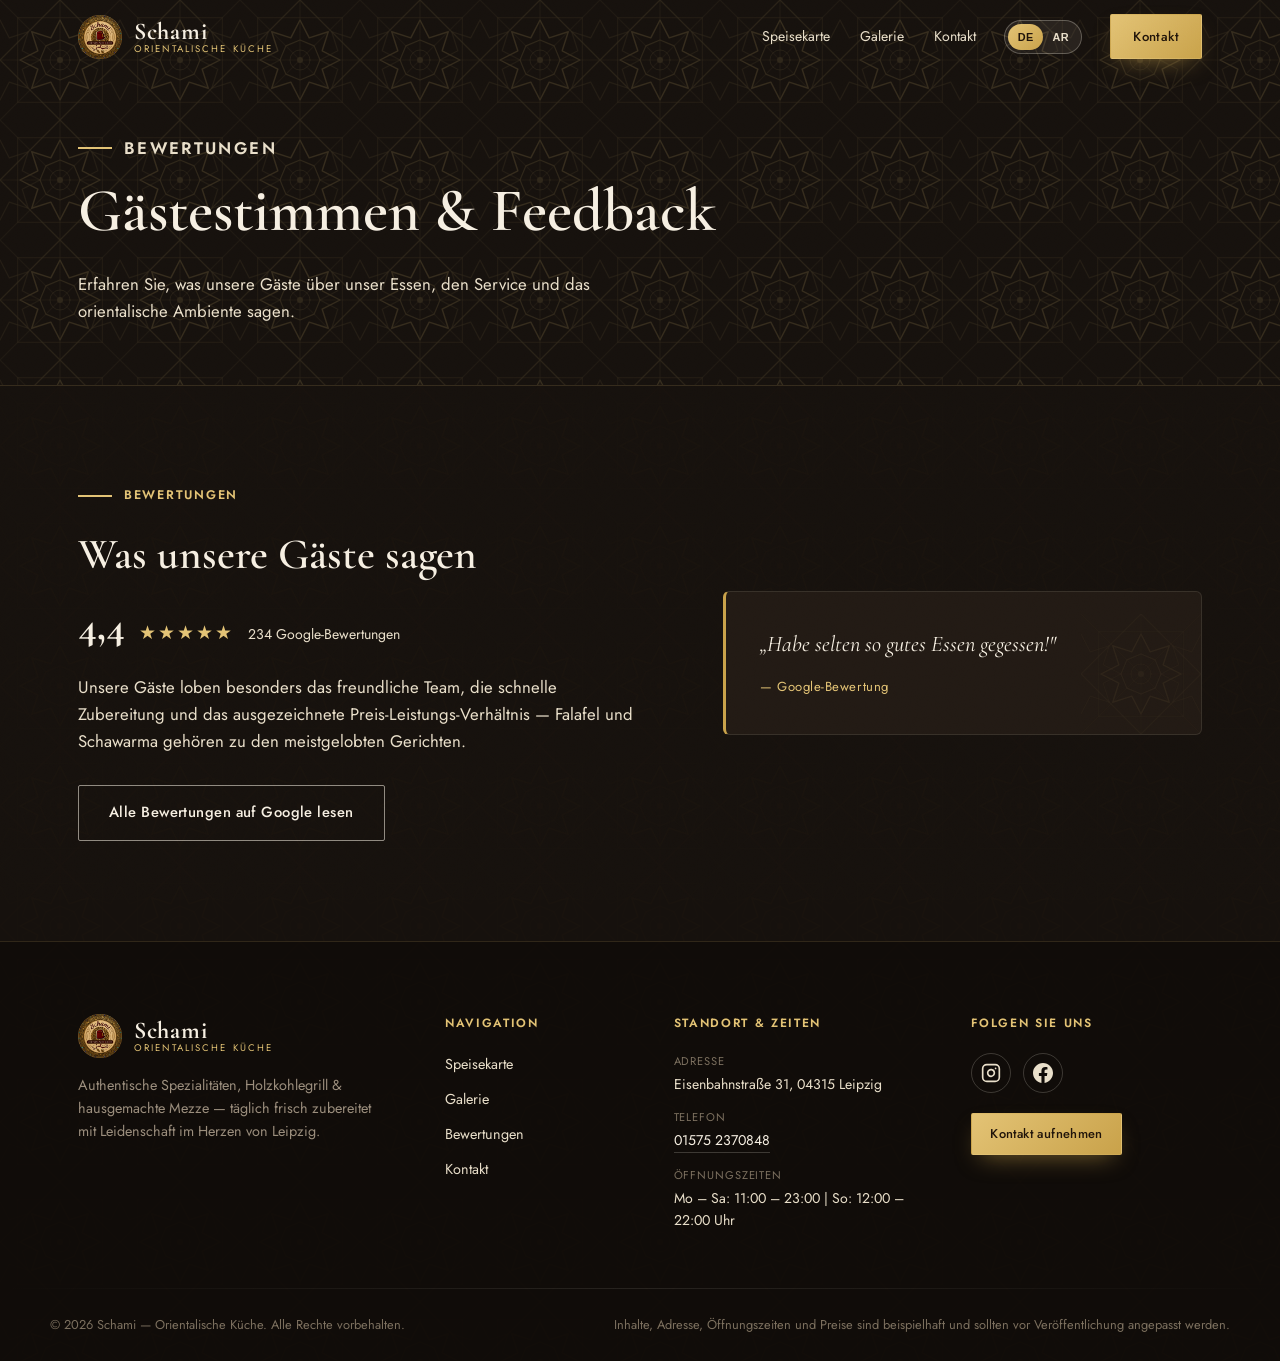
==== commit a1981e95: "add logo" ====
--- a/bewertungen.html
+++ b/bewertungen.html
@@ -20,7 +20,41 @@
   <div class="noise-overlay" aria-hidden="true"></div>
 
   <!-- ============ GLOBAL NAV ============ -->
-  <header class="site-header" id="siteHeader"></header>
+  <header class="site-header" id="siteHeader">
+<div class="wrap header-inner">
+  <a href="index.html" class="brand">
+    <img src="assets/logo-mark.jpg" alt="Schami Logo" class="brand-logo">
+    <span class="brand-text">
+      <span class="brand-name">Schami</span>
+      <span class="brand-sub" data-ar="مطبخ شرقي">Orientalische Küche</span>
+    </span>
+  </a>
+
+  <nav class="main-nav" id="mainNav">
+    <a href="speisekarte.html" data-ar="القائمة">Speisekarte</a>
+    <a href="galerie.html" data-ar="معرض الصور">Galerie</a>
+    <a href="kontakt.html" data-ar="تواصل معنا">Kontakt</a>
+    <button type="button" class="lang-switch lang-switch--mobile" id="langSwitchMobile"
+      aria-label="Sprache wechseln / تبديل اللغة">
+      <span class="lang-opt" data-lang="de">DE</span><span class="lang-opt" data-lang="ar">AR</span><span
+        class="lang-thumb"></span>
+    </button>
+    <a href="kontakt.html" class="btn btn-gold nav-cta-mobile" data-ar="تواصل معنا">Kontakt</a>
+  </nav>
+
+  <button type="button" class="lang-switch" id="langSwitch" aria-label="Sprache wechseln / تبديل اللغة">
+    <span class="lang-opt" data-lang="de">DE</span><span class="lang-opt" data-lang="ar">AR</span><span
+      class="lang-thumb"></span>
+  </button>
+
+  <a href="kontakt.html" class="btn btn-gold nav-cta" data-ar="تواصل معنا">Kontakt</a>
+
+  <button class="burger" id="burgerBtn" aria-label="Menü öffnen" aria-expanded="false"
+    data-ar-aria-label="فتح القائمة">
+    <span></span><span></span><span></span>
+  </button>
+</div>
+</header>
 
   <!-- ============ PAGE BANNER ============ -->
   <section class="page-banner">
@@ -63,7 +97,90 @@
   <!-- ============ FOOTER ============ -->
 
   <!-- ============ FOOTER (loaded via footer.html) ============ -->
-  <div id="siteFooter"></div>
+  <footer class="site-footer">
+  <div class="wrap footer-grid">
+    <div class="footer-col footer-col--brand">
+      <a href="index.html" class="brand brand--footer">
+        <img src="assets/logo-mark.jpg" alt="Schami Logo" class="brand-logo">
+        <span class="brand-text">
+          <span class="brand-name">Schami</span>
+          <span class="brand-sub" data-ar="مطبخ شرقي">Orientalische Küche</span>
+        </span>
+      </a>
+      <p class="footer-desc"
+        data-ar="نكهات شامية أصيلة، مشاوي على الفحم ومقبلات طازجة يُحضَّر كل يوم بحب وإتقان في قلب ليزبيغ.">
+        Authentische Spezialitäten, Holzkohlegrill &amp; hausgemachte Mezze — täglich frisch zubereitet mit
+        Leidenschaft im Herzen von Leipzig.
+      </p>
+    </div>
+
+    <div class="footer-col">
+      <h4 class="footer-heading" data-ar="التنقل">Navigation</h4>
+      <nav class="footer-nav-vertical">
+        <a href="speisekarte.html" data-ar="القائمة">Speisekarte</a>
+        <a href="galerie.html" data-ar="معرض الصور">Galerie</a>
+        <a href="bewertungen.html" data-ar="التقييمات">Bewertungen</a>
+        <a href="kontakt.html" data-ar="تواصل معنا">Kontakt</a>
+      </nav>
+    </div>
+
+    <div class="footer-col">
+      <h4 class="footer-heading" data-ar="الموقع وساعات العمل">Standort &amp; Zeiten</h4>
+      <ul class="footer-contact-list">
+        <li>
+          <span class="contact-label" data-ar="العنوان">Adresse</span>
+          <span>Eisenbahnstraße 31, 04315 Leipzig</span>
+        </li>
+        <li>
+          <span class="contact-label" data-ar="الهاتف">Telefon</span>
+          <a href="tel:+4915752370848">01575 2370848</a>
+        </li>
+        <li>
+          <span class="contact-label" data-ar="أوقات العمل">Öffnungszeiten</span>
+          <span data-ar="الإثنين – السبت: 11:00 – 23:00 | الأحد: 12:00 – 22:00">Mo – Sa: 11:00 – 23:00 | So: 12:00 – 22:00 Uhr</span>
+        </li>
+      </ul>
+    </div>
+
+    <div class="footer-col">
+      <h4 class="footer-heading" data-ar="تابعنا">Folgen Sie uns</h4>
+      <div class="footer-social">
+        <a href="https://instagram.com" target="_blank" rel="noopener" aria-label="Instagram"
+          class="social-btn social-btn--instagram">
+          <svg viewBox="0 0 24 24" width="20" height="20" fill="none" stroke="currentColor" stroke-width="2"
+            stroke-linecap="round" stroke-linejoin="round">
+            <rect x="2" y="2" width="20" height="20" rx="5" ry="5"></rect>
+            <path d="M16 11.37A4 4 0 1 1 12.63 8 4 4 0 0 1 16 11.37z"></path>
+            <line x1="17.5" y1="6.5" x2="17.51" y2="6.5"></line>
+          </svg>
+        </a>
+        <a href="https://facebook.com" target="_blank" rel="noopener" aria-label="Facebook"
+          class="social-btn social-btn--facebook">
+          <svg viewBox="0 0 24 24" width="20" height="20" fill="currentColor">
+            <path
+              d="M24 12.073c0-6.627-5.373-12-12-12s-12 5.373-12 12c0 5.99 4.388 10.954 10.125 11.854v-8.385H7.078v-3.47h3.047V9.43c0-3.007 1.792-4.669 4.533-4.669 1.312 0 2.686.235 2.686.235v2.953H15.83c-1.491 0-1.956.925-1.956 1.874v2.25h3.328l-.532 3.47h-2.796v8.385C19.612 23.027 24 18.062 24 12.073z" />
+          </svg>
+        </a>
+      </div>
+      <a href="kontakt.html" class="btn btn-gold footer-cta" data-ar="تواصل معنا">Kontakt aufnehmen</a>
+    </div>
+  </div>
+
+  <div class="footer-divider-rule"></div>
+
+  <div class="wrap footer-bottom">
+    <p>© <span id="year"></span> <span data-ar="الشامي — مطبخ شرقي. جميع الحقوق محفوظة.">Schami — Orientalische Küche. Alle Rechte vorbehalten.</span></p>
+    <p class="footer-fineprint" data-ar="المحتوى والعنوان وساعات العمل والأسعار توضيحية ويجب تعديلها قبل النشر.">
+      Inhalte, Adresse, Öffnungszeiten und Preise sind beispielhaft und sollten vor Veröffentlichung angepasst werden.
+    </p>
+  </div>
+</footer>
+
+  <!-- Lightbox -->
+<div class="lightbox" id="lightbox">
+  <button class="lightbox-close" id="lightboxClose" aria-label="Schließen" data-ar-aria-label="إغلاق">&times;</button>
+  <img id="lightboxImg" src="" alt="">
+</div>
 
   <script src="js/script.js"></script>
 </body>
--- a/css/style.css
+++ b/css/style.css
@@ -4,6 +4,36 @@
    deep crimson calligraphy, near-black ground, warm brass tones
    that echo the engraved trays in the food photography.
 =================================================================== */
+
+/* ---------- Intro video overlay ---------- */
+body.intro-active { overflow: hidden; }
+.intro-video-overlay {
+  position: fixed; inset: 0; z-index: 9999;
+  background: #000;
+  display: flex; align-items: center; justify-content: center;
+  transition: opacity .6s ease;
+}
+.intro-video-overlay.is-hiding { opacity: 0; pointer-events: none; }
+.intro-video { width: 100%; height: 100%; object-fit: cover; display: block; }
+.intro-skip {
+  position: absolute; bottom: 32px; right: 32px; z-index: 1;
+  background: rgba(255,255,255,.1); border: 1px solid rgba(255,255,255,.35);
+  color: #f6efe2; padding: 11px 22px; border-radius: 30px; cursor: pointer;
+  font-family: 'Jost', sans-serif; font-size: .85rem; letter-spacing: .03em;
+  backdrop-filter: blur(6px); transition: background .25s ease, border-color .25s ease;
+}
+.intro-skip:hover { background: rgba(255,255,255,.2); border-color: rgba(255,255,255,.55); }
+html[dir="rtl"] .intro-skip { right: auto; left: 32px; }
+
+@media (max-width:640px){
+  .intro-video-overlay{ height:100dvh; }
+  .intro-video{ height:100%; }
+  .intro-skip{
+    bottom:max(20px, env(safe-area-inset-bottom)); right:20px;
+    padding:13px 22px; font-size:.82rem; min-height:44px;
+  }
+  html[dir="rtl"] .intro-skip{ right:auto; left:20px; }
+}
 
 :root {
   --ink: #16110d;
@@ -596,12 +626,12 @@
 }
 
 .emblem-logo {
-  width: 68px;
-  height: 68px;
+  width: 168px;
+  height: 168px;
   object-fit: cover;
   border-radius: 50%;
-  border: 2px solid var(--gold-bright);
-  box-shadow: 0 6px 20px rgba(0, 0, 0, .5), 0 0 18px rgba(227, 195, 117, .35);
+  border: 3px solid var(--gold-bright);
+  box-shadow: 0 8px 26px rgba(0, 0, 0, .5), 0 0 24px rgba(227, 195, 117, .4);
 }
 
 .emblem-badge {
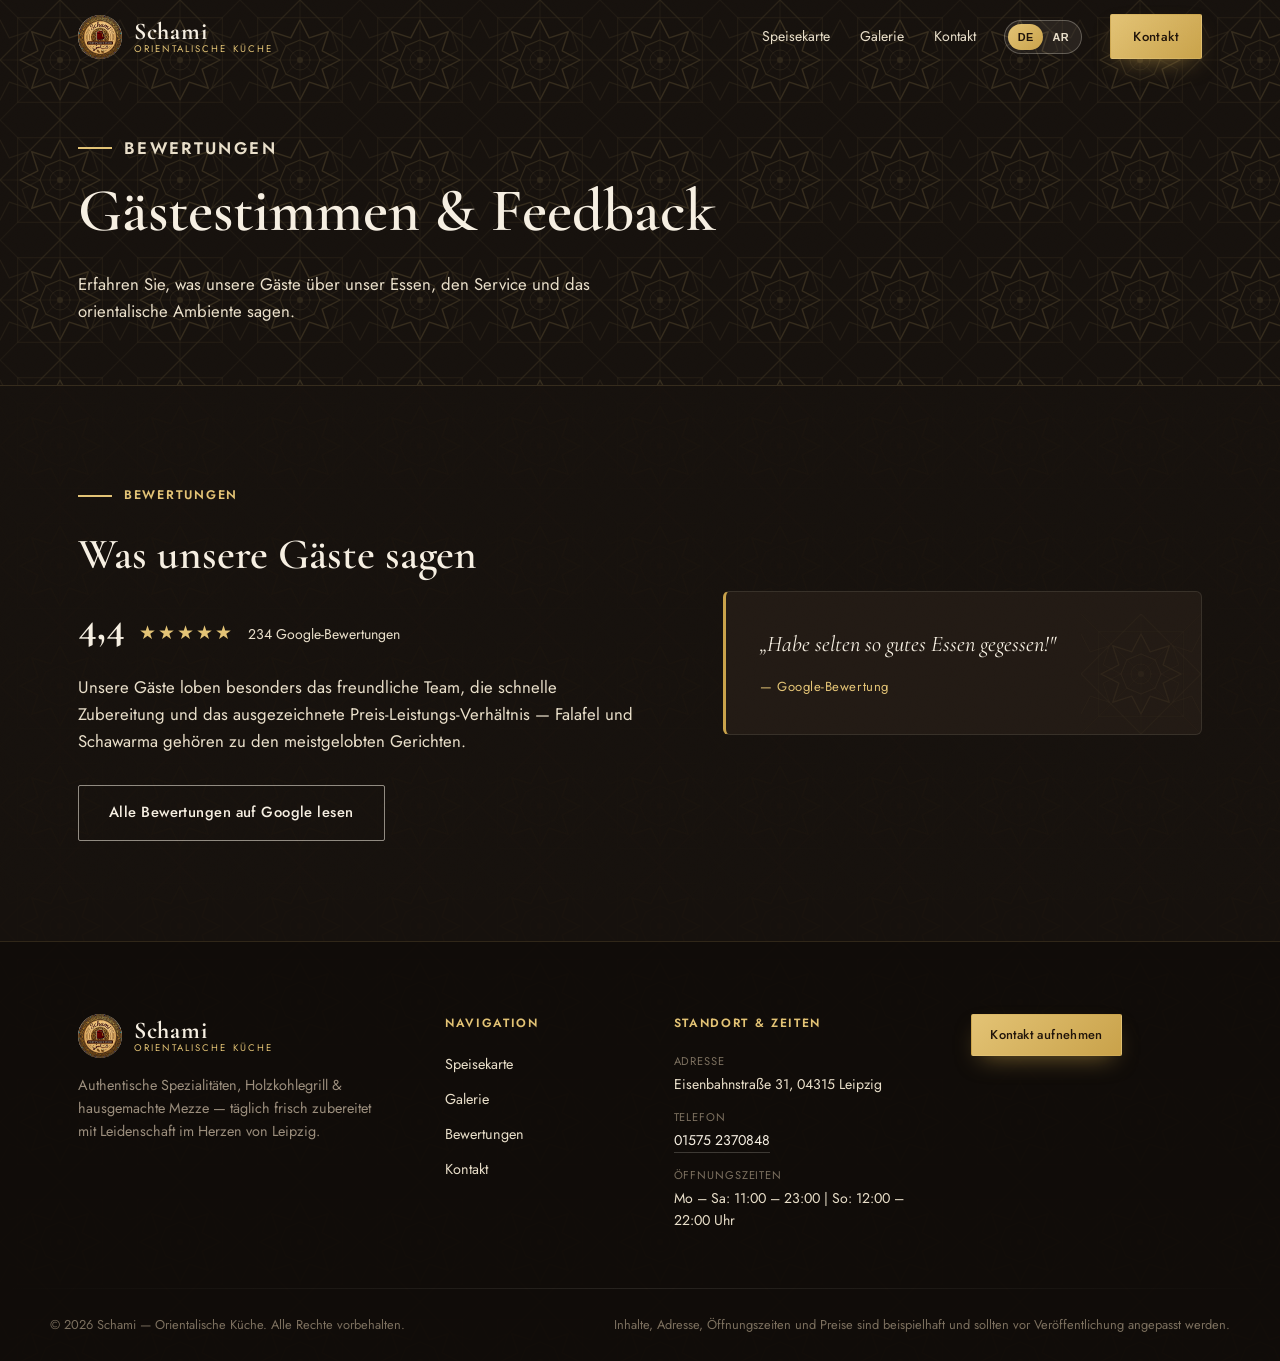
==== commit e9e5cac2: "fix web" ====
--- a/bewertungen.html
+++ b/bewertungen.html
@@ -143,25 +143,6 @@
     </div>
 
     <div class="footer-col">
-      <h4 class="footer-heading" data-ar="تابعنا">Folgen Sie uns</h4>
-      <div class="footer-social">
-        <a href="https://instagram.com" target="_blank" rel="noopener" aria-label="Instagram"
-          class="social-btn social-btn--instagram">
-          <svg viewBox="0 0 24 24" width="20" height="20" fill="none" stroke="currentColor" stroke-width="2"
-            stroke-linecap="round" stroke-linejoin="round">
-            <rect x="2" y="2" width="20" height="20" rx="5" ry="5"></rect>
-            <path d="M16 11.37A4 4 0 1 1 12.63 8 4 4 0 0 1 16 11.37z"></path>
-            <line x1="17.5" y1="6.5" x2="17.51" y2="6.5"></line>
-          </svg>
-        </a>
-        <a href="https://facebook.com" target="_blank" rel="noopener" aria-label="Facebook"
-          class="social-btn social-btn--facebook">
-          <svg viewBox="0 0 24 24" width="20" height="20" fill="currentColor">
-            <path
-              d="M24 12.073c0-6.627-5.373-12-12-12s-12 5.373-12 12c0 5.99 4.388 10.954 10.125 11.854v-8.385H7.078v-3.47h3.047V9.43c0-3.007 1.792-4.669 4.533-4.669 1.312 0 2.686.235 2.686.235v2.953H15.83c-1.491 0-1.956.925-1.956 1.874v2.25h3.328l-.532 3.47h-2.796v8.385C19.612 23.027 24 18.062 24 12.073z" />
-          </svg>
-        </a>
-      </div>
       <a href="kontakt.html" class="btn btn-gold footer-cta" data-ar="تواصل معنا">Kontakt aufnehmen</a>
     </div>
   </div>
--- a/css/style.css
+++ b/css/style.css
@@ -25,6 +25,18 @@
 .intro-skip:hover { background: rgba(255,255,255,.2); border-color: rgba(255,255,255,.55); }
 html[dir="rtl"] .intro-skip { right: auto; left: 32px; }
 
+.intro-unmute {
+  position: absolute; left: 50%; bottom: 32px; transform: translateX(-50%); z-index: 1;
+  background: linear-gradient(135deg, var(--gold-bright), var(--gold)); border: none;
+  color: #20140a; padding: 13px 26px; border-radius: 30px; cursor: pointer;
+  font-family: 'Jost', sans-serif; font-weight: 600; font-size: .9rem; letter-spacing: .03em;
+  box-shadow: 0 8px 24px -8px rgba(0,0,0,.6); animation: intro-unmute-pulse 1.8s ease infinite;
+}
+@keyframes intro-unmute-pulse {
+  0%, 100% { box-shadow: 0 8px 24px -8px rgba(0,0,0,.6), 0 0 0 0 rgba(227,195,117,.5); }
+  50% { box-shadow: 0 8px 24px -8px rgba(0,0,0,.6), 0 0 0 10px rgba(227,195,117,0); }
+}
+
 @media (max-width:640px){
   .intro-video-overlay{ height:100dvh; }
   .intro-video{ height:100%; }
@@ -33,6 +45,10 @@
     padding:13px 22px; font-size:.82rem; min-height:44px;
   }
   html[dir="rtl"] .intro-skip{ right:auto; left:20px; }
+  .intro-unmute{
+    bottom:max(78px, calc(env(safe-area-inset-bottom) + 78px));
+    padding:13px 22px; font-size:.85rem; min-height:44px;
+  }
 }
 
 :root {
@@ -289,7 +305,7 @@
   width: 44px;
   height: 44px;
   object-fit: cover;
-  border-radius: 6px;
+  border-radius: 50%;
   flex-shrink: 0;
 }
 
@@ -505,11 +521,11 @@
   inset: 0;
   z-index: -3;
   pointer-events: none;
-  opacity: .35;
+  opacity: .78;
   background-image: url('../assets/umayyad-mosque-hero.jpg');
   background-size: cover;
   background-position: center 40%;
-  filter: brightness(.85) contrast(1.12);
+  filter: brightness(1.35) contrast(1.05);
   transition: transform 8s ease-out;
 }
 
@@ -549,8 +565,9 @@
   width: 100%;
   max-width: 860px;
   margin: 0 auto;
-  padding-top: 120px;
-  padding-bottom: 70px;
+  padding-top: 110px;
+  padding-bottom: 150px;
+  box-sizing: border-box;
 }
 
 .hero-content {
@@ -559,6 +576,7 @@
   display: flex;
   flex-direction: column;
   align-items: center;
+  width: 100%;
 }
 
 .hero-brand-emblem {
@@ -566,13 +584,30 @@
   flex-direction: column;
   align-items: center;
   gap: 10px;
-  margin-bottom: 20px;
+  margin-bottom: 22px;
+}
+.hero-brand-emblem.is-clickable {
+  cursor: pointer;
+  outline: none;
+  transition: transform .3s ease;
+}
+.hero-brand-emblem.is-clickable:hover,
+.hero-brand-emblem.is-clickable:focus-visible {
+  transform: scale(1.05);
+}
+.hero-brand-emblem.is-clickable:hover .emblem-logo,
+.hero-brand-emblem.is-clickable:focus-visible .emblem-logo {
+  box-shadow: 0 8px 26px rgba(0, 0, 0, .5), 0 0 0 6px rgba(227, 195, 117, .25);
+}
+
+.eyebrow {
+  margin-bottom: 14px;
 }
 
 .hero-title {
   font-size: clamp(2.8rem, 7vw, 5.2rem);
   color: var(--cream);
-  margin: 0 0 .3em;
+  margin: 0 0 18px;
   line-height: 1.05;
   text-shadow: 0 4px 18px rgba(0, 0, 0, .6);
 }
@@ -586,7 +621,7 @@
   color: var(--cream-dim);
   font-size: 1.1rem;
   max-width: 54ch;
-  margin-bottom: 1.6em;
+  margin-bottom: 24px;
   text-shadow: 0 2px 10px rgba(0, 0, 0, .7);
 }
 
@@ -595,7 +630,7 @@
   gap: 28px;
   justify-content: center;
   flex-wrap: wrap;
-  margin: 0 0 2.2em;
+  margin: 0 0 28px;
   padding: 0;
   list-style: none;
 }
@@ -649,83 +684,70 @@
 /* =========================================================
    COMBINED UMAYYAD MOSQUE ARCHITECTURE & SCROLL PORTAL
 ========================================================= */
-.hero-umayyad-architectural-portal {
+.hero-scroll-indicator {
   position: absolute;
-  bottom: 0;
+  bottom: 36px;
   left: 0;
   right: 0;
-  height: 150px;
   z-index: 10;
+  display: flex;
+  justify-content: center;
   pointer-events: none;
-  display: flex;
-  align-items: flex-end;
-  justify-content: center;
-}
-
-.hero-architectural-skyline {
-  position: absolute;
-  bottom: 0;
-  left: 0;
-  width: 100%;
-  height: 100%;
-  pointer-events: none;
-  z-index: 1;
-  overflow: visible;
-}
-
-.hero-architectural-skyline .skyline-architecture {
-  transition: stroke .4s ease, opacity .4s ease, filter .4s ease;
-}
-
-/* Mosque Arch Door Scroll Cue Button (Bab al-Amoui Arch Portal) */
+}
+
+/* Minimal falling-dot scroll cue */
 .scroll-cue {
   position: relative;
-  bottom: 14px;
-  transform: none;
   display: flex;
   flex-direction: column;
   align-items: center;
-  gap: 4px;
+  gap: 12px;
   z-index: 5;
   pointer-events: auto;
   text-decoration: none;
   color: var(--gold-bright);
-  transition: transform .35s cubic-bezier(.16, 1, .3, 1), filter .35s ease;
+  transition: transform .35s cubic-bezier(.16, 1, .3, 1);
   -webkit-tap-highlight-color: transparent;
 }
 
 .scroll-cue-door {
-  width: 44px;
-  height: 68px;
+  width: 24px;
+  height: 34px;
   display: block;
-  filter: drop-shadow(0 6px 16px rgba(0, 0, 0, .75));
-  transition: transform .35s ease, filter .35s ease;
+  filter: drop-shadow(0 4px 10px rgba(0, 0, 0, .5));
+}
+
+.scroll-door-leaf {
+  transform-box: fill-box;
+  animation: doorSwing 2.6s ease-in-out infinite;
+}
+
+.scroll-door-leaf-left {
+  transform-origin: left center;
+}
+
+.scroll-door-leaf-right {
+  transform-origin: right center;
+}
+
+.scroll-door-light {
+  transform-box: fill-box;
+  transform-origin: center;
+  animation: doorLightGlow 2.6s ease-in-out infinite;
 }
 
 .scroll-cue-text {
   font-family: var(--font-body);
   font-size: .65rem;
-  letter-spacing: .18em;
+  letter-spacing: .22em;
   text-transform: uppercase;
   color: var(--cream-dim);
   opacity: .85;
   transition: color .3s, opacity .3s;
 }
 
-/* Hovering over the Portal illuminates the entire Umayyad Mosque Skyline */
-.hero-umayyad-architectural-portal:hover .hero-architectural-skyline .skyline-architecture {
-  opacity: .85;
-  stroke: #e3c375;
-  filter: drop-shadow(0 0 12px rgba(227, 195, 117, .4));
-}
-
 .scroll-cue:hover {
-  transform: translateY(-6px);
-}
-
-.scroll-cue:hover .scroll-cue-door {
-  filter: drop-shadow(0 12px 28px rgba(227, 195, 117, .6));
-  transform: scale(1.06);
+  transform: translateY(4px);
 }
 
 .scroll-cue:hover .scroll-cue-text {
@@ -733,60 +755,43 @@
   opacity: 1;
 }
 
-.scroll-cue-pulse {
-  animation: mosqueDoorScroll 2.2s cubic-bezier(.4, 0, .2, 1) infinite;
-}
-
-@keyframes mosqueDoorScroll {
-  0% {
+@keyframes doorSwing {
+  0%, 100% {
+    transform: scaleX(1);
+  }
+
+  50% {
+    transform: scaleX(.4);
+  }
+}
+
+@keyframes doorLightGlow {
+  0%, 100% {
     opacity: 0;
-    transform: translateY(0);
-  }
-
-  25% {
+    transform: scale(.6);
+  }
+
+  50% {
     opacity: 1;
-  }
-
-  75% {
-    opacity: 1;
-  }
-
-  100% {
-    opacity: 0;
-    transform: translateY(30px);
-  }
-}
-
-/* ---------- Responsive Scaling for Combined Mosque Portal ---------- */
-/* Desktop PC (> 1024px) */
-@media (min-width:1025px) {
-  .hero-umayyad-architectural-portal {
-    height: 160px;
-  }
-
-  .scroll-cue {
-    bottom: 16px;
-  }
-
-  .scroll-cue-door {
-    width: 46px;
-    height: 70px;
-  }
-}
-
+    transform: scale(1);
+  }
+}
+
+/* ---------- Responsive Scaling for Scroll Indicator ---------- */
 /* Tablet (768px - 1024px) */
 @media (max-width:1024px) and (min-width:768px) {
-  .hero-umayyad-architectural-portal {
-    height: 125px;
-  }
-
-  .scroll-cue {
-    bottom: 10px;
+  .hero-grid {
+    padding-top: 100px;
+    padding-bottom: 125px;
+  }
+
+  .hero-scroll-indicator {
+    bottom: 26px;
   }
 
   .scroll-cue-door {
-    width: 36px;
-    height: 56px;
+    width: 20px;
+    height: 28px;
   }
 
   .scroll-cue-text {
@@ -797,22 +802,103 @@
 
 /* Mobile phones (< 768px) */
 @media (max-width:767px) {
-  .hero-umayyad-architectural-portal {
-    height: 95px;
-  }
-
-  .scroll-cue {
-    bottom: 6px;
-  }
-
-  .scroll-cue-door {
-    width: 30px;
-    height: 46px;
+  .hero-grid {
+    padding-top: 60px;
+    padding-bottom: 110px;
+  }
+
+  .emblem-logo {
+    width: 125px;
+    height: 125px;
+    border-width: 2.5px;
+  }
+
+  .hero-brand-emblem {
+    gap: 8px;
+    margin-bottom: 14px;
+  }
+
+  .emblem-badge {
+    font-size: .62rem;
+    padding: 3px 10px;
+  }
+
+  .eyebrow {
+    margin-bottom: 10px;
+    font-size: .75rem;
+  }
+
+  .hero-title {
+    font-size: clamp(1.9rem, 7.5vw, 2.7rem);
+    margin-bottom: 14px;
+  }
+
+  .hero-lede {
+    font-size: .92rem;
+    line-height: 1.5;
+    margin-bottom: 18px;
+    max-width: 42ch;
+  }
+
+  .hero-highlights-row {
+    gap: 8px 16px;
+    margin-bottom: 22px;
+  }
+
+  .hero-highlights-row li {
+    font-size: .82rem;
+  }
+
+  .hero-actions .btn {
+    width: auto;
+    min-width: 200px;
+    max-width: 280px;
+    padding: 12px 28px;
+    font-size: .92rem;
+  }
+
+  .hero-scroll-indicator {
+    bottom: 16px;
+  }
+
+  .scroll-cue-line {
+    height: 28px;
   }
 
   .scroll-cue-text {
-    font-size: .55rem;
+    font-size: .52rem;
     letter-spacing: .12em;
+  }
+}
+
+/* Short height viewports / Laptop & Mobile Landscape (< 750px height) */
+@media (max-height:750px) {
+  .hero-grid {
+    padding-top: 80px;
+    padding-bottom: 110px;
+  }
+
+  .emblem-logo {
+    width: 110px;
+    height: 110px;
+  }
+
+  .hero-brand-emblem {
+    margin-bottom: 12px;
+  }
+
+  .hero-title {
+    font-size: clamp(2.2rem, 5.5vw, 3.8rem);
+    margin-bottom: .2em;
+  }
+
+  .hero-lede {
+    font-size: .98rem;
+    margin-bottom: 1em;
+  }
+
+  .hero-highlights-row {
+    margin-bottom: 1.2em;
   }
 }
 
@@ -867,21 +953,16 @@
 }
 
 .story-media img {
-  border-radius: var(--radius);
-  box-shadow: var(--shadow-lg);
+  border-radius: calc(var(--radius) + 6px);
+  box-shadow: 0 40px 70px -30px rgba(22, 17, 13, .45);
   position: relative;
   z-index: 1;
+  display: block;
+  width: 100%;
 }
 
 .story-media-frame {
-  position: absolute;
-  top: 24px;
-  inset-inline-start: -24px;
-  inset-inline-end: 24px;
-  bottom: -24px;
-  z-index: 0;
-  border: 2px solid var(--gold);
-  border-radius: var(--radius);
+  display: none;
 }
 
 .story-copy h2 {
@@ -895,25 +976,33 @@
 }
 
 .story-stats {
-  display: flex;
-  gap: 36px;
-  margin-top: 2em;
-  flex-wrap: wrap;
+  margin-top: 2.4em;
+  border-top: 1px solid rgba(201, 162, 74, .35);
 }
 
 .story-stats div {
-  font-size: .85rem;
-  color: #5c5145;
-}
-
-.story-stats span {
-  display: block;
+  display: flex;
+  align-items: baseline;
+  gap: 18px;
+  padding: 18px 0;
+  border-bottom: 1px solid rgba(201, 162, 74, .35);
+}
+
+.story-stats span:first-child {
   font-family: var(--font-display);
   font-size: 2.1rem;
   color: var(--crimson);
-  font-weight: 700;
+  font-weight: 600;
   line-height: 1;
-  margin-bottom: .15em;
+  flex: 0 0 auto;
+  min-width: 3.2ch;
+}
+
+.story-stats span:last-child {
+  font-size: .78rem;
+  letter-spacing: .04em;
+  text-transform: uppercase;
+  color: #6b5f4f;
 }
 
 /* =========================================================
@@ -921,7 +1010,7 @@
 ========================================================= */
 .menu {
   padding: 120px 0 130px;
-  background: var(--ink);
+  background: linear-gradient(160deg, var(--ink-soft), var(--ink));
   position: relative;
   overflow: hidden;
 }
@@ -1068,6 +1157,100 @@
   transform: scale(1.06);
 }
 
+/* ---- Swipeable dish-image gallery (e.g. Mansaf) ---- */
+.dish-swiper {
+  position: relative;
+  touch-action: pan-y;
+}
+
+.dish-swiper-track {
+  display: flex;
+  width: 100%;
+  height: 100%;
+  transition: transform .5s cubic-bezier(.4, 0, .2, 1);
+}
+
+.dish-swiper-slide {
+  flex: 0 0 100%;
+  width: 100%;
+  height: 100%;
+}
+
+.dish-swiper-slide img {
+  width: 100%;
+  height: 100%;
+  object-fit: cover;
+  display: block;
+  transition: none;
+  cursor: default;
+}
+
+.dish-card:hover .dish-swiper-slide img {
+  transform: none;
+}
+
+.dish-swiper-arrow {
+  position: absolute;
+  top: 50%;
+  transform: translateY(-50%);
+  width: 30px;
+  height: 30px;
+  border-radius: 50%;
+  border: 1px solid rgba(227, 195, 117, .5);
+  background: rgba(22, 17, 13, .55);
+  backdrop-filter: blur(6px);
+  -webkit-backdrop-filter: blur(6px);
+  color: var(--gold-bright);
+  font-size: 1.2rem;
+  line-height: 1;
+  display: flex;
+  align-items: center;
+  justify-content: center;
+  cursor: pointer;
+  z-index: 2;
+  transition: background .2s ease;
+}
+
+.dish-swiper-arrow:hover {
+  background: rgba(22, 17, 13, .8);
+}
+
+.dish-swiper-prev {
+  inset-inline-start: 8px;
+}
+
+.dish-swiper-next {
+  inset-inline-end: 8px;
+}
+
+.dish-swiper-dots {
+  position: absolute;
+  bottom: 10px;
+  left: 0;
+  right: 0;
+  display: flex;
+  justify-content: center;
+  gap: 6px;
+  z-index: 2;
+}
+
+.dish-swiper-dot {
+  width: 6px;
+  height: 6px;
+  border-radius: 50%;
+  border: 1px solid rgba(246, 239, 226, .7);
+  background: rgba(246, 239, 226, .25);
+  cursor: pointer;
+  padding: 0;
+  transition: background .2s ease, transform .2s ease;
+}
+
+.dish-swiper-dot.is-active {
+  background: var(--gold-bright);
+  border-color: var(--gold-bright);
+  transform: scale(1.2);
+}
+
 .dish-body {
   padding: 22px 24px 26px;
 }
@@ -1129,6 +1312,162 @@
 
 .dish-card--noimg .dish-head h3 {
   font-size: 1.4rem;
+}
+
+/* ---- Sandwiches & Wraps: dedicated no-photo card design ---- */
+.dish-card--sandwich {
+  background: linear-gradient(160deg, var(--ink-soft), var(--ink));
+  border: 1px solid rgba(201, 162, 74, .22);
+  border-top: 3px solid var(--gold);
+}
+
+.dish-card--sandwich:hover {
+  border-color: rgba(227, 195, 117, .45);
+}
+
+.dish-card--sandwich .dish-body {
+  padding: 26px 24px 24px;
+}
+
+.dish-card--sandwich .dish-head {
+  position: relative;
+  min-height: 36px;
+  padding-inline-start: 48px;
+  align-items: center;
+}
+
+.dish-card--sandwich .dish-head::before {
+  content: "";
+  position: absolute;
+  inset-inline-start: 0;
+  top: 50%;
+  transform: translateY(-50%);
+  width: 36px;
+  height: 36px;
+  border-radius: 50%;
+  background-color: rgba(227, 195, 117, .1);
+  background-image: url("data:image/svg+xml,%3Csvg xmlns='http://www.w3.org/2000/svg' viewBox='0 0 24 24' fill='none' stroke='%23e3c375' stroke-width='1.6' stroke-linecap='round' stroke-linejoin='round'%3E%3Cpath d='M4 12c0-4 3-7 8-7s8 3 8 7-3 7-8 7-8-3-8-7Z'/%3E%3Cpath d='M4 12h16M8 8l1 8M16 8l-1 8'/%3E%3C/svg%3E");
+  background-repeat: no-repeat;
+  background-position: center;
+  background-size: 18px 18px;
+  border: 1px solid rgba(227, 195, 117, .35);
+}
+
+.dish-card--sandwich .dish-head h3 {
+  font-size: 1.2rem;
+}
+
+.dish-card--sandwich .dish-ingredients {
+  border-top-style: solid;
+  border-top-color: rgba(201, 162, 74, .18);
+}
+
+/* ---- Auf Bestellung / Catering ---- */
+.catering-intro {
+  position: relative;
+  background: linear-gradient(160deg, var(--ink-soft), var(--ink));
+  border: 1px solid rgba(201, 162, 74, .3);
+  border-top: 3px solid var(--gold);
+  border-radius: var(--radius);
+  padding: 32px 28px;
+  margin-bottom: 40px;
+  text-align: center;
+}
+
+.catering-intro-icon {
+  display: inline-flex;
+  align-items: center;
+  justify-content: center;
+  width: 48px;
+  height: 48px;
+  margin-bottom: 14px;
+  border-radius: 50%;
+  background: rgba(227, 195, 117, .1);
+  border: 1px solid rgba(227, 195, 117, .35);
+  color: var(--gold-bright);
+}
+
+.catering-intro-icon svg {
+  width: 22px;
+  height: 22px;
+}
+
+.catering-intro h3 {
+  font-family: var(--font-display);
+  font-size: 1.5rem;
+  color: var(--gold-bright);
+  margin: 0 0 10px;
+}
+
+.catering-intro p {
+  color: #cabfae;
+  font-size: .96rem;
+  line-height: 1.6;
+  max-width: 56ch;
+  margin: 0 auto;
+}
+
+.catering-intro a {
+  color: var(--gold-bright);
+  font-weight: 700;
+  text-decoration: underline;
+  text-underline-offset: 3px;
+}
+
+.dish-card--catering {
+  background: linear-gradient(160deg, var(--ink-soft), var(--ink));
+  border: 1px solid rgba(201, 162, 74, .22);
+  border-top: 3px solid var(--gold);
+}
+
+.dish-card--catering:hover {
+  border-color: rgba(227, 195, 117, .45);
+}
+
+.dish-card--catering .dish-body {
+  padding: 26px 24px 24px;
+}
+
+.dish-card--catering .dish-head {
+  position: relative;
+  min-height: 36px;
+  padding-inline-start: 48px;
+  align-items: center;
+}
+
+.dish-card--catering .dish-head h3 {
+  font-size: 1.2rem;
+}
+
+.dish-card--catering .dish-head::before {
+  content: "";
+  position: absolute;
+  inset-inline-start: 0;
+  top: 50%;
+  transform: translateY(-50%);
+  width: 36px;
+  height: 36px;
+  border-radius: 50%;
+  background-color: rgba(227, 195, 117, .1);
+  background-repeat: no-repeat;
+  background-position: center;
+  background-size: 18px 18px;
+  border: 1px solid rgba(227, 195, 117, .35);
+}
+
+/* Kibbeh Nayyeh — kibbeh quenelle icon */
+.dish-card--icon-kibbeh .dish-head::before {
+  background-image: url("data:image/svg+xml,%3Csvg xmlns='http://www.w3.org/2000/svg' viewBox='0 0 24 24' fill='none' stroke='%23e3c375' stroke-width='1.6' stroke-linecap='round' stroke-linejoin='round'%3E%3Cellipse cx='12' cy='12' rx='7' ry='4.5'/%3E%3Cpath d='M6.5 9.5c2-1.5 9-1.5 11 0M6.5 14.5c2 1.5 9 1.5 11 0'/%3E%3C/svg%3E");
+}
+
+/* Yalanji — grape/vine leaf icon */
+.dish-card--icon-yalanji .dish-head::before {
+  background-image: url("data:image/svg+xml,%3Csvg xmlns='http://www.w3.org/2000/svg' viewBox='0 0 24 24' fill='none' stroke='%23e3c375' stroke-width='1.6' stroke-linecap='round' stroke-linejoin='round'%3E%3Cpath d='M12 21V9M12 9c0-4-3-6-7-6 0 4 2 7 7 7ZM12 9c0-4 3-6 7-6 0 4-2 7-7 7Z'/%3E%3C/svg%3E");
+}
+
+/* Manaqish — flatbread icon */
+.dish-card--icon-manaqish .dish-head::before {
+  background-image: url("data:image/svg+xml,%3Csvg xmlns='http://www.w3.org/2000/svg' viewBox='0 0 24 24' fill='none' stroke='%23e3c375' stroke-width='1.6' stroke-linecap='round' stroke-linejoin='round'%3E%3Ccircle cx='12' cy='12' r='8.5'/%3E%3Ccircle cx='9' cy='10' r='.8' fill='%23e3c375' stroke='none'/%3E%3Ccircle cx='14' cy='9' r='.8' fill='%23e3c375' stroke='none'/%3E%3Ccircle cx='12' cy='14' r='.8' fill='%23e3c375' stroke='none'/%3E%3Ccircle cx='16' cy='13' r='.8' fill='%23e3c375' stroke='none'/%3E%3C/svg%3E");
 }
 
 /* =========================================================
@@ -1937,7 +2276,7 @@
 
   .hero-actions {
     flex-direction: column;
-    align-items: flex-start;
+    align-items: center;
   }
 
   .btn {
@@ -1951,17 +2290,28 @@
     padding: 0 20px;
   }
 
+  .emblem-logo {
+    width: 105px;
+    height: 105px;
+  }
+
+  .hero-grid {
+    padding-top: 55px;
+    padding-bottom: 100px;
+  }
+
+  .hero-title {
+    font-size: 1.8rem;
+  }
+
   .menu-tabs {
     margin: 32px -20px 32px;
     padding: 0 20px 6px;
   }
 
-  .hero-content {
-    padding-top: 76px;
-  }
-
   .hero-lede {
-    margin-bottom: 1.6em;
+    font-size: .88rem;
+    margin-bottom: .8em;
   }
 
   .brand-name {
@@ -2034,24 +2384,140 @@
 
 .culture-media {
   position: relative;
+  padding: 18px 18px 18px 0;
+}
+
+.culture-media:has(.culture-swiper) {
+  padding: 0;
+}
+
+.culture-media::before {
+  content: "";
+  position: absolute;
+  inset: 0 18px 0 0;
+  border: 1.5px solid rgba(227, 195, 117, .5);
+  border-radius: calc(var(--radius) + 6px);
+  z-index: 0;
+}
+
+.culture-media:has(.culture-swiper)::before {
+  display: none;
 }
 
 .culture-media img {
   width: 100%;
-  border-radius: var(--radius);
+  border-radius: calc(var(--radius) + 2px);
   box-shadow: var(--shadow-lg);
   border: 1px solid rgba(227, 195, 117, .25);
   display: block;
+  position: relative;
+  z-index: 1;
+  transform: translate(18px, -18px);
+}
+
+.culture-swiper {
+  position: relative;
+  z-index: 1;
+  margin: 0;
+  border-radius: calc(var(--radius) + 2px);
+  overflow: hidden;
+  box-shadow: var(--shadow-lg);
+  border: 1px solid rgba(227, 195, 117, .25);
+  aspect-ratio: 4 / 5;
+  touch-action: pan-y;
+}
+
+.culture-swiper-track {
+  display: flex;
+  width: 100%;
+  height: 100%;
+  transition: transform .5s cubic-bezier(.4, 0, .2, 1);
+}
+
+.culture-swiper-slide {
+  flex: 0 0 100%;
+  width: 100%;
+  height: 100%;
+}
+
+.culture-swiper-slide img {
+  width: 100%;
+  height: 100%;
+  object-fit: cover;
+  display: block;
+  transform: none;
+  border: none;
+  border-radius: 0;
+  box-shadow: none;
+}
+
+.culture-swiper-arrow {
+  position: absolute;
+  top: 50%;
+  transform: translateY(-50%);
+  width: 36px;
+  height: 36px;
+  border-radius: 50%;
+  border: 1px solid rgba(227, 195, 117, .5);
+  background: rgba(22, 17, 13, .55);
+  backdrop-filter: blur(6px);
+  -webkit-backdrop-filter: blur(6px);
+  color: var(--gold-bright);
+  font-size: 1.4rem;
+  line-height: 1;
+  display: flex;
+  align-items: center;
+  justify-content: center;
+  cursor: pointer;
+  z-index: 2;
+  transition: background .2s ease, transform .2s ease;
+}
+
+.culture-swiper-arrow:hover {
+  background: rgba(22, 17, 13, .8);
+}
+
+.culture-swiper-prev { inset-inline-start: 10px; }
+.culture-swiper-next { inset-inline-end: 10px; }
+
+.culture-swiper-dots {
+  position: absolute;
+  bottom: 12px;
+  left: 0;
+  right: 0;
+  display: flex;
+  justify-content: center;
+  gap: 8px;
+  z-index: 2;
+}
+
+.culture-swiper-dot {
+  width: 8px;
+  height: 8px;
+  border-radius: 50%;
+  border: 1px solid rgba(246, 239, 226, .7);
+  background: rgba(246, 239, 226, .25);
+  cursor: pointer;
+  padding: 0;
+  transition: background .2s ease, transform .2s ease;
+}
+
+.culture-swiper-dot.is-active {
+  background: var(--gold-bright);
+  border-color: var(--gold-bright);
+  transform: scale(1.2);
 }
 
 .culture-badge-overlay {
   position: absolute;
-  bottom: -20px;
-  inset-inline-end: -20px;
-  background: var(--ink);
-  border: 1px solid var(--gold-bright);
+  bottom: 2px;
+  inset-inline-end: -14px;
+  background: rgba(22, 17, 13, .68);
+  backdrop-filter: blur(14px);
+  -webkit-backdrop-filter: blur(14px);
+  border: 1px solid rgba(227, 195, 117, .45);
   padding: 16px 22px;
-  border-radius: var(--radius);
+  border-radius: calc(var(--radius) + 2px);
   box-shadow: var(--shadow-lg);
   max-width: 240px;
   z-index: 2;
@@ -2096,19 +2562,21 @@
 }
 
 .culture-card {
-  background: rgba(22, 17, 13, .75);
-  border: 1px solid rgba(227, 195, 117, .18);
-  border-radius: var(--radius);
-  padding: 28px 24px;
-  transition: transform .3s ease, border-color .3s ease, box-shadow .3s ease;
+  background: linear-gradient(165deg, rgba(227, 195, 117, .06), rgba(22, 17, 13, .8) 40%);
+  border: 1px solid rgba(227, 195, 117, .16);
+  border-top: 2px solid rgba(227, 195, 117, .4);
+  border-radius: 14px;
+  padding: 32px 26px;
+  transition: transform .35s cubic-bezier(.16, 1, .3, 1), border-color .3s ease, box-shadow .35s ease, background .3s ease;
   position: relative;
   overflow: hidden;
 }
 
 .culture-card:hover {
-  transform: translateY(-5px);
+  transform: translateY(-6px);
   border-color: var(--gold-bright);
-  box-shadow: 0 18px 40px -15px rgba(201, 162, 74, .35);
+  box-shadow: 0 20px 44px -18px rgba(201, 162, 74, .4);
+  background: linear-gradient(165deg, rgba(227, 195, 117, .1), rgba(22, 17, 13, .85) 40%);
 }
 
 .culture-card::after {
@@ -2116,33 +2584,47 @@
   position: absolute;
   top: 0;
   right: 0;
-  width: 60px;
-  height: 60px;
+  width: 70px;
+  height: 70px;
   pointer-events: none;
-  opacity: .06;
+  opacity: .07;
   background-image: var(--pattern-damascus-gold);
-  background-size: 60px 60px;
+  background-size: 70px 70px;
 }
 
 .culture-card-icon {
-  font-size: 1.8rem;
+  display: flex;
+  align-items: center;
+  justify-content: center;
+  width: 52px;
+  height: 52px;
+  margin-bottom: 18px;
+  border-radius: 12px;
+  background: linear-gradient(135deg, rgba(227, 195, 117, .18), rgba(179, 43, 76, .14));
+  border: 1px solid rgba(227, 195, 117, .3);
   color: var(--gold-bright);
-  margin-bottom: 12px;
-  display: inline-block;
+  position: relative;
+  z-index: 1;
+}
+
+.culture-card-icon svg {
+  width: 24px;
+  height: 24px;
 }
 
 .culture-card h3 {
   color: var(--cream);
-  font-size: 1.3rem;
-  margin: 0 0 .4em;
+  font-size: 1.28rem;
+  margin: 0 0 .5em;
   font-family: var(--font-display);
+  letter-spacing: .01em;
 }
 
 .culture-card p {
   color: #b9ac9a;
-  font-size: .9rem;
+  font-size: .92rem;
   margin: 0;
-  line-height: 1.6;
+  line-height: 1.65;
 }
 
 @media (max-width:980px) {
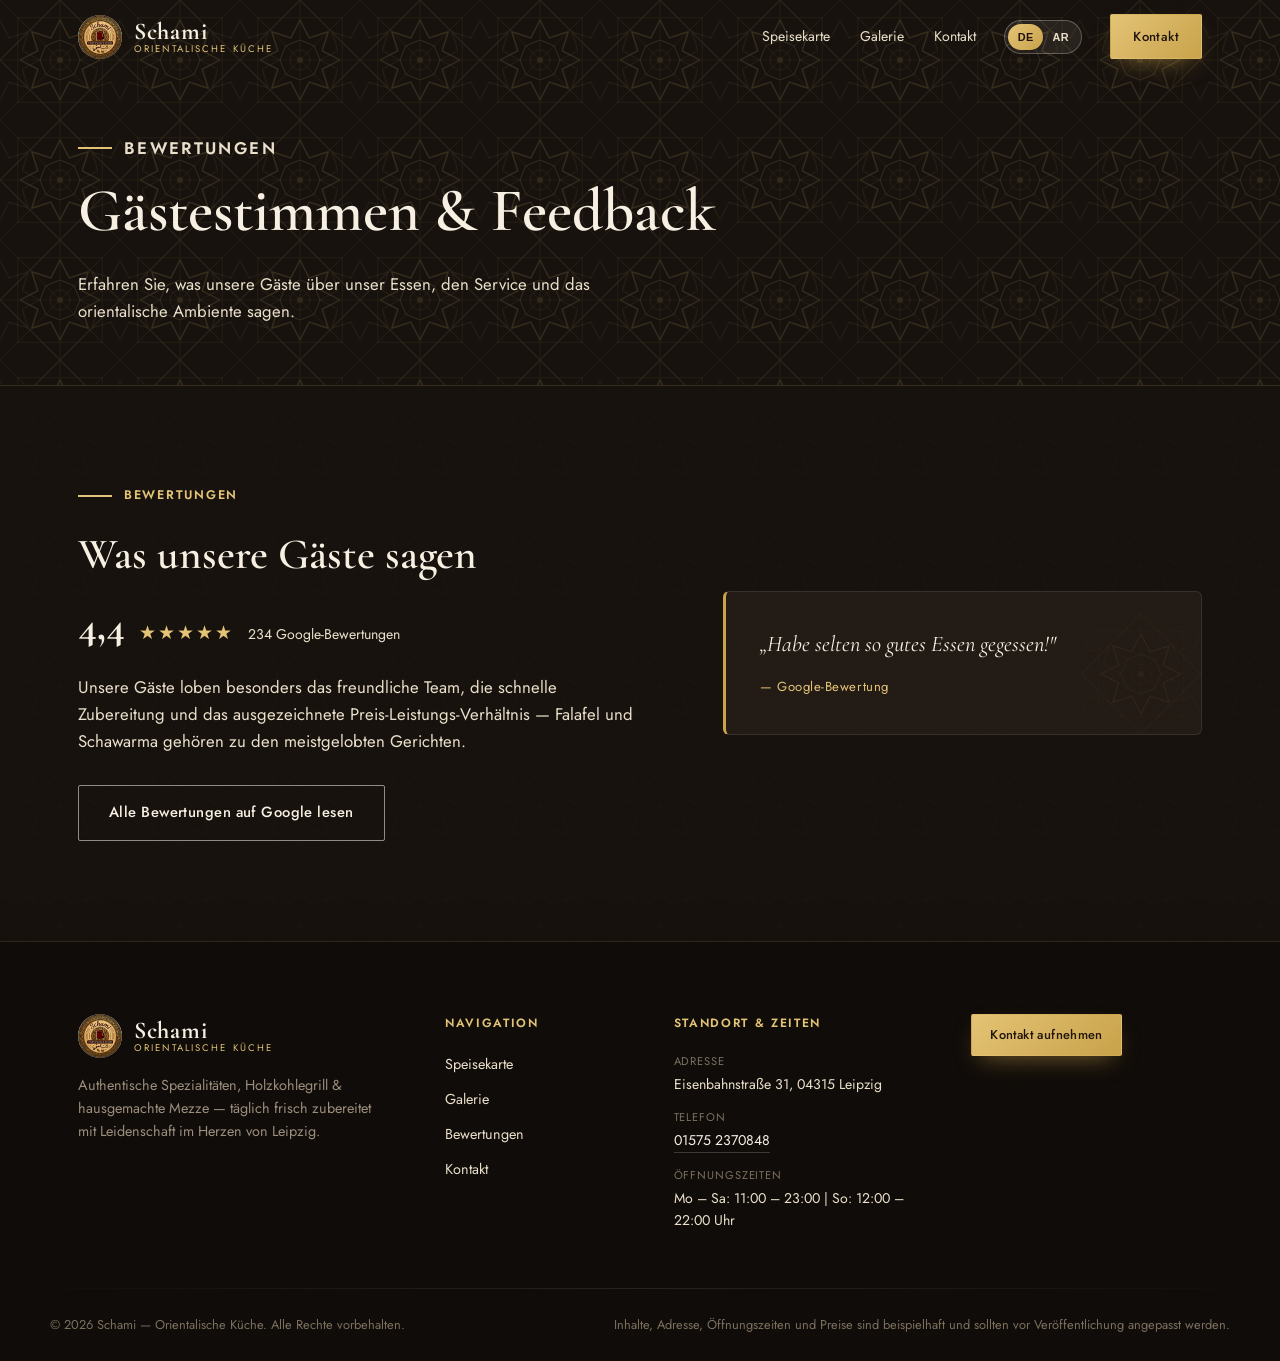
==== commit 67e34c90: "add Browser Tab Icon" ====
--- a/bewertungen.html
+++ b/bewertungen.html
@@ -13,6 +13,9 @@
     href="https://fonts.googleapis.com/css2?family=Cormorant+Garamond:wght@500;600;700&family=Jost:wght@300;400;500;600&family=Cairo:wght@400;600;700&display=swap"
     rel="stylesheet">
   <link rel="stylesheet" href="css/style.css">
+    <link rel="shortcut icon" href="assets/favicon.png" type="image/png">
+  <link rel="icon" type="image/png" href="assets/favicon.png">
+  <link rel="apple-touch-icon" href="assets/favicon.png">
 </head>
 
 <body>
--- a/css/style.css
+++ b/css/style.css
@@ -307,6 +307,10 @@
   object-fit: cover;
   border-radius: 50%;
   flex-shrink: 0;
+  image-rendering: -webkit-optimize-contrast;
+  image-rendering: high-quality;
+  transform: translateZ(0);
+  backface-visibility: hidden;
 }
 
 .brand-text {
@@ -590,6 +594,7 @@
   cursor: pointer;
   outline: none;
   transition: transform .3s ease;
+  will-change: transform;
 }
 .hero-brand-emblem.is-clickable:hover,
 .hero-brand-emblem.is-clickable:focus-visible {
@@ -667,6 +672,10 @@
   border-radius: 50%;
   border: 3px solid var(--gold-bright);
   box-shadow: 0 8px 26px rgba(0, 0, 0, .5), 0 0 24px rgba(227, 195, 117, .4);
+  image-rendering: -webkit-optimize-contrast;
+  image-rendering: high-quality;
+  transform: translateZ(0);
+  backface-visibility: hidden;
 }
 
 .emblem-badge {
@@ -1510,15 +1519,18 @@
   width: 100%;
   margin-bottom: 16px;
   border-radius: var(--radius);
+  border: 1px solid rgba(22, 17, 13, .06);
+  box-shadow: 0 10px 24px -14px rgba(22, 17, 13, .35);
   break-inside: avoid;
   cursor: pointer;
-  transition: transform .4s ease, filter .4s ease;
+  transition: transform .4s ease, filter .4s ease, box-shadow .4s ease;
   filter: saturate(1);
 }
 
 .gallery-grid img:hover {
-  transform: scale(1.015);
+  transform: translateY(-4px) scale(1.015);
   filter: saturate(1.12);
+  box-shadow: 0 20px 34px -16px rgba(22, 17, 13, .45);
 }
 
 /* =========================================================
@@ -2646,4 +2658,129 @@
   .damascus-culture {
     padding: 72px 0;
   }
-}+}
+
+/* ============ DIETARY BADGES (ICON ONLY WITH CUSTOM TOOLTIP) ============ */
+.diet-badge {
+  position: absolute;
+  top: 10px;
+  left: 10px;
+  width: 28px;
+  height: 28px;
+  border-radius: 50%;
+  background: rgba(22, 17, 13, 0.88);
+  backdrop-filter: blur(8px);
+  -webkit-backdrop-filter: blur(8px);
+  box-shadow: 0 4px 10px rgba(0, 0, 0, 0.4);
+  z-index: 5;
+  display: inline-flex;
+  align-items: center;
+  justify-content: center;
+  transition: transform 0.25s cubic-bezier(0.16, 1, 0.3, 1), border-color 0.25s ease;
+  cursor: pointer;
+}
+
+.diet-badge:hover {
+  transform: scale(1.12);
+}
+
+.diet-badge::after {
+  content: attr(data-tooltip);
+  position: absolute;
+  top: 50%;
+  left: calc(100% + 8px);
+  transform: translateY(-50%) translateX(-4px);
+  background: rgba(18, 14, 11, 0.96);
+  color: #e3c375;
+  border: 1px solid rgba(227, 195, 117, 0.45);
+  font-size: 0.72rem;
+  font-weight: 600;
+  padding: 4px 10px;
+  border-radius: 6px;
+  white-space: nowrap;
+  pointer-events: none;
+  opacity: 0;
+  visibility: hidden;
+  transition: opacity 0.2s ease, transform 0.2s ease, visibility 0.2s ease;
+  box-shadow: 0 6px 16px rgba(0, 0, 0, 0.7);
+  z-index: 100;
+  font-family: var(--font-body);
+}
+
+.diet-badge:hover::after {
+  opacity: 1;
+  visibility: visible;
+  transform: translateY(-50%) translateX(0);
+}
+
+.diet-badge--vegan {
+  color: #81c784;
+  border: 1.5px solid rgba(129, 199, 132, 0.6);
+}
+
+.diet-badge--veg {
+  color: #ffb74d;
+  border: 1.5px solid rgba(255, 183, 77, 0.6);
+}
+
+.diet-badge svg {
+  width: 14px;
+  height: 14px;
+}
+
+[dir="rtl"] .diet-badge {
+  left: auto;
+  right: 10px;
+}
+
+[dir="rtl"] .diet-badge::after {
+  left: auto;
+  right: calc(100% + 8px);
+  transform: translateY(-50%) translateX(4px);
+}
+
+[dir="rtl"] .diet-badge:hover::after {
+  transform: translateY(-50%) translateX(0);
+}
+
+/* ============ DIET LEGEND BAR (LEFT ALIGNED) ============ */
+.diet-legend {
+  display: flex;
+  align-items: center;
+  justify-content: flex-start;
+  gap: 16px;
+  margin-bottom: 20px;
+  font-size: 0.88rem;
+  color: var(--cream);
+}
+
+.diet-legend-item {
+  display: inline-flex;
+  align-items: center;
+  gap: 6px;
+  font-weight: 500;
+  letter-spacing: 0.02em;
+}
+
+.diet-legend-divider {
+  color: rgba(227, 195, 117, 0.35);
+  font-weight: 300;
+}
+
+.diet-badge--inline {
+  position: static;
+  width: 22px;
+  height: 22px;
+  display: inline-flex;
+  box-shadow: none;
+  cursor: default;
+}
+
+.diet-badge--inline::after {
+  display: none !important;
+}
+
+.diet-badge--inline svg {
+  width: 12px;
+  height: 12px;
+}
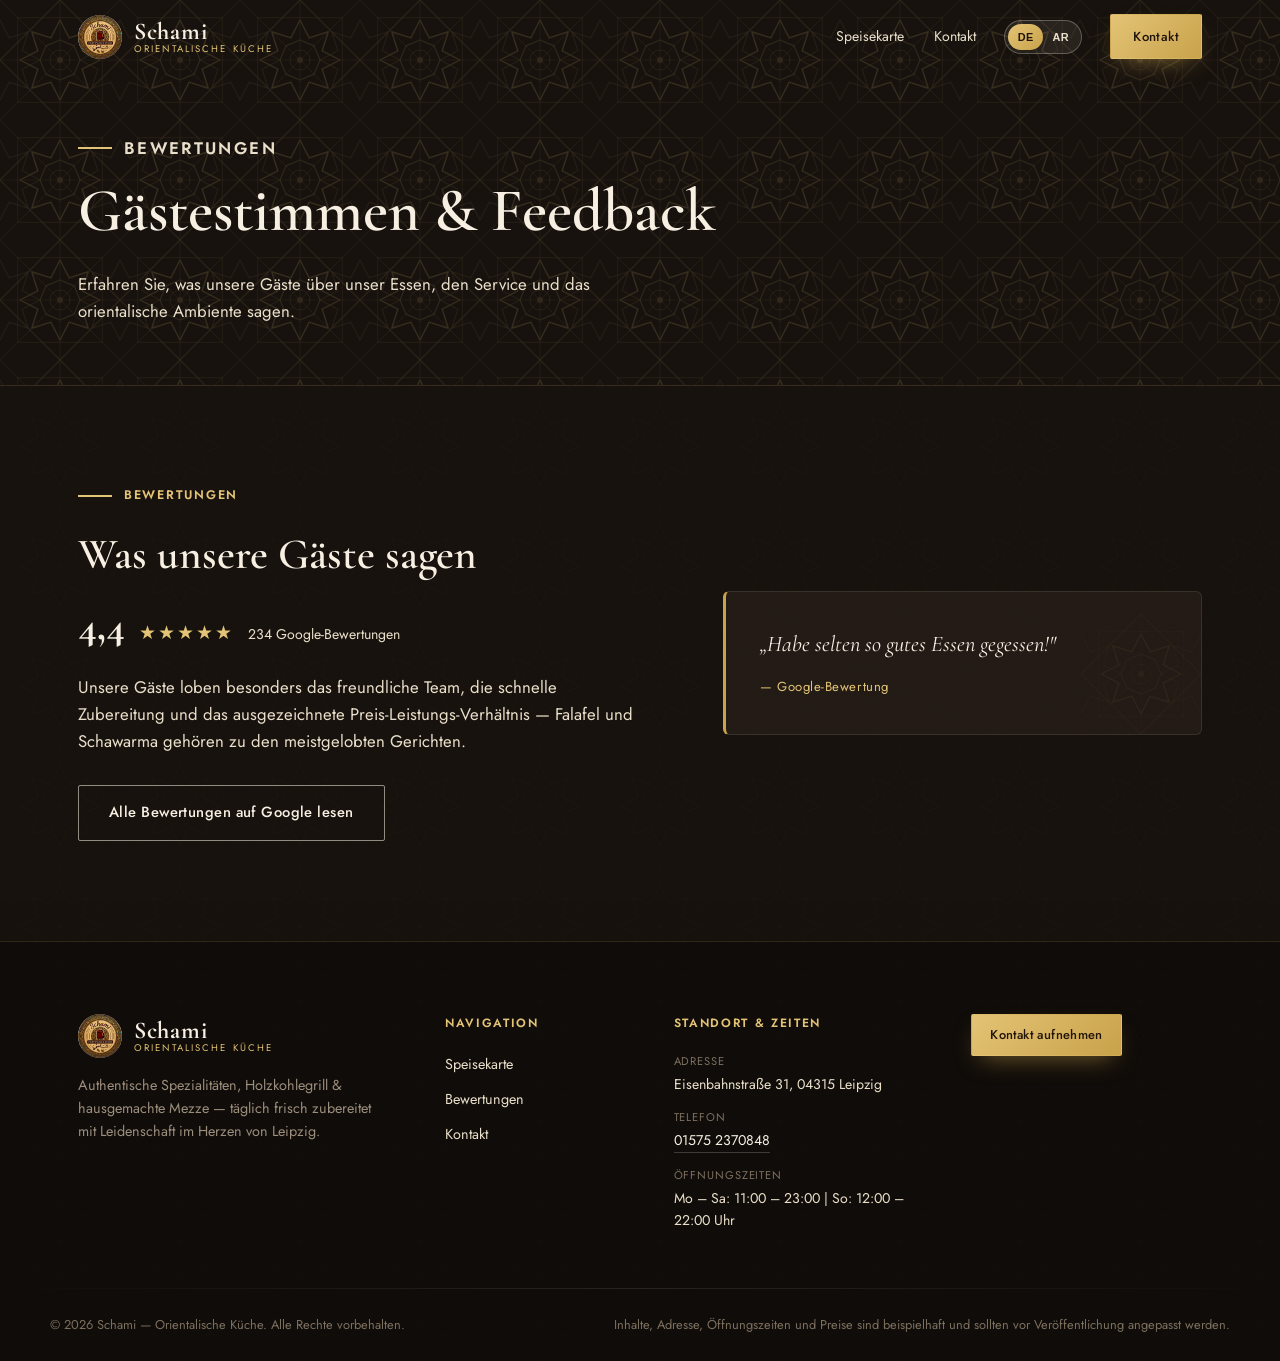
==== commit ef90ad2c: "Remove Galerie page, its nav links, and the homepage gallery teaser Co-Authored-By: Claude Sonnet 5 " ====
--- a/bewertungen.html
+++ b/bewertungen.html
@@ -35,7 +35,6 @@
 
   <nav class="main-nav" id="mainNav">
     <a href="speisekarte.html" data-ar="القائمة">Speisekarte</a>
-    <a href="galerie.html" data-ar="معرض الصور">Galerie</a>
     <a href="kontakt.html" data-ar="تواصل معنا">Kontakt</a>
     <button type="button" class="lang-switch lang-switch--mobile" id="langSwitchMobile"
       aria-label="Sprache wechseln / تبديل اللغة">
@@ -121,7 +120,6 @@
       <h4 class="footer-heading" data-ar="التنقل">Navigation</h4>
       <nav class="footer-nav-vertical">
         <a href="speisekarte.html" data-ar="القائمة">Speisekarte</a>
-        <a href="galerie.html" data-ar="معرض الصور">Galerie</a>
         <a href="bewertungen.html" data-ar="التقييمات">Bewertungen</a>
         <a href="kontakt.html" data-ar="تواصل معنا">Kontakt</a>
       </nav>
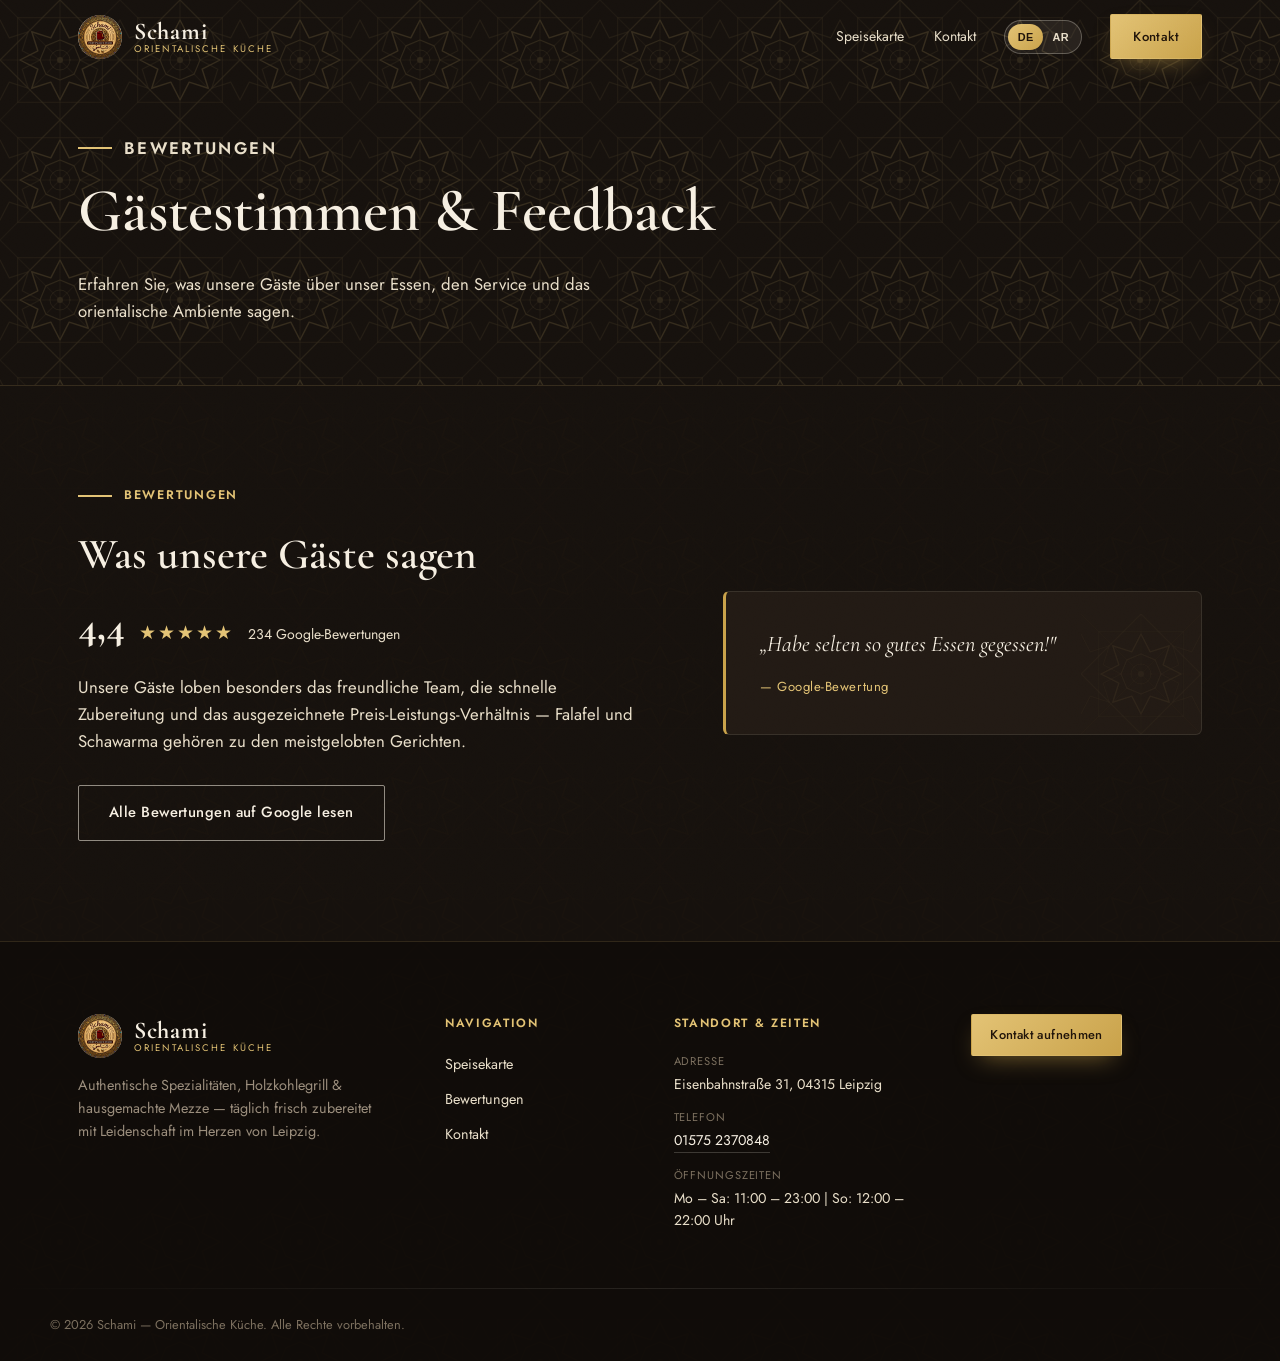
==== commit b2c32f0a: "Remove placeholder-content disclaimer from footer Co-Authored-By: Claude Sonnet 5 <noreply@anthropic" ====
--- a/bewertungen.html
+++ b/bewertungen.html
@@ -1,4 +1,4 @@
-﻿<!DOCTYPE html>
+<!DOCTYPE html>
 <html lang="de">
 
 <head>
@@ -25,7 +25,7 @@
   <!-- ============ GLOBAL NAV ============ -->
   <header class="site-header" id="siteHeader">
 <div class="wrap header-inner">
-  <a href="index.html" class="brand">
+  <a href="./" class="brand">
     <img src="assets/logo-mark.jpg" alt="Schami Logo" class="brand-logo">
     <span class="brand-text">
       <span class="brand-name">Schami</span>
@@ -152,9 +152,6 @@
 
   <div class="wrap footer-bottom">
     <p>© <span id="year"></span> <span data-ar="الشامي — مطبخ شرقي. جميع الحقوق محفوظة.">Schami — Orientalische Küche. Alle Rechte vorbehalten.</span></p>
-    <p class="footer-fineprint" data-ar="المحتوى والعنوان وساعات العمل والأسعار توضيحية ويجب تعديلها قبل النشر.">
-      Inhalte, Adresse, Öffnungszeiten und Preise sind beispielhaft und sollten vor Veröffentlichung angepasst werden.
-    </p>
   </div>
 </footer>
 
